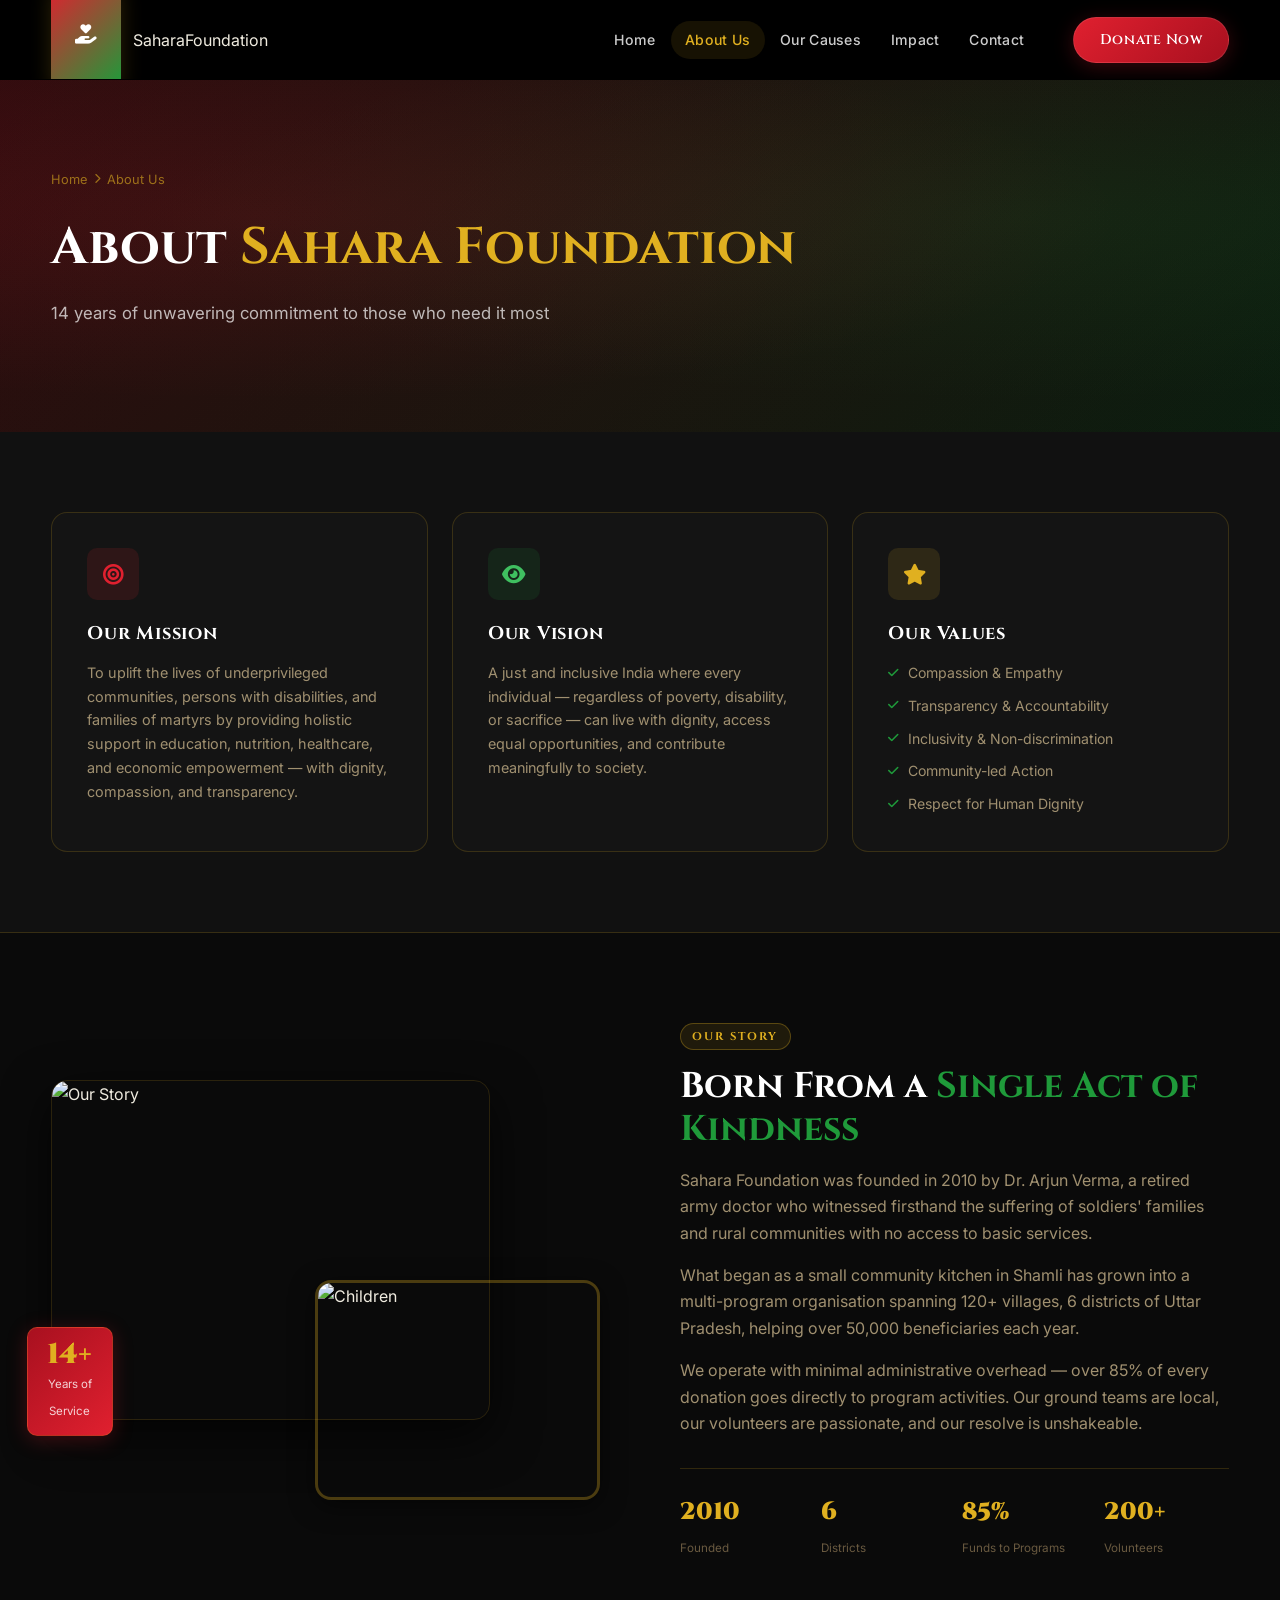
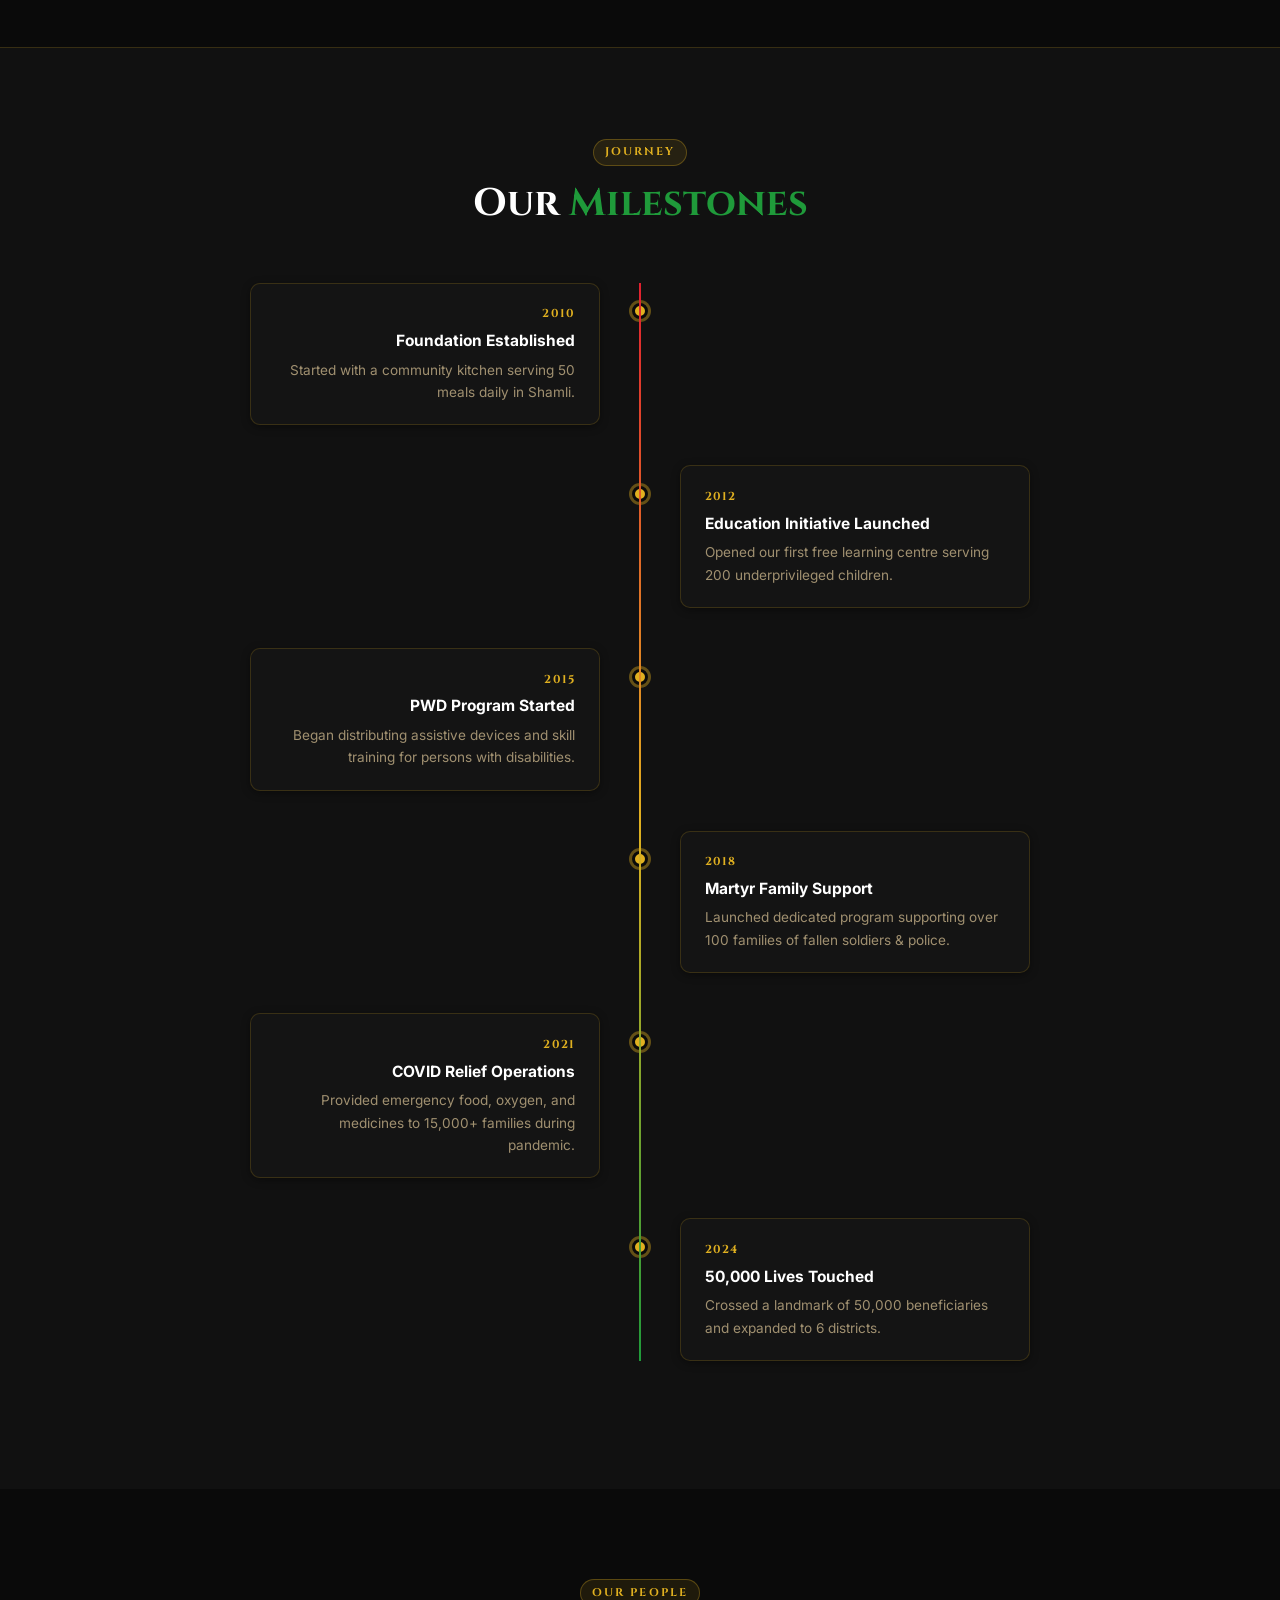
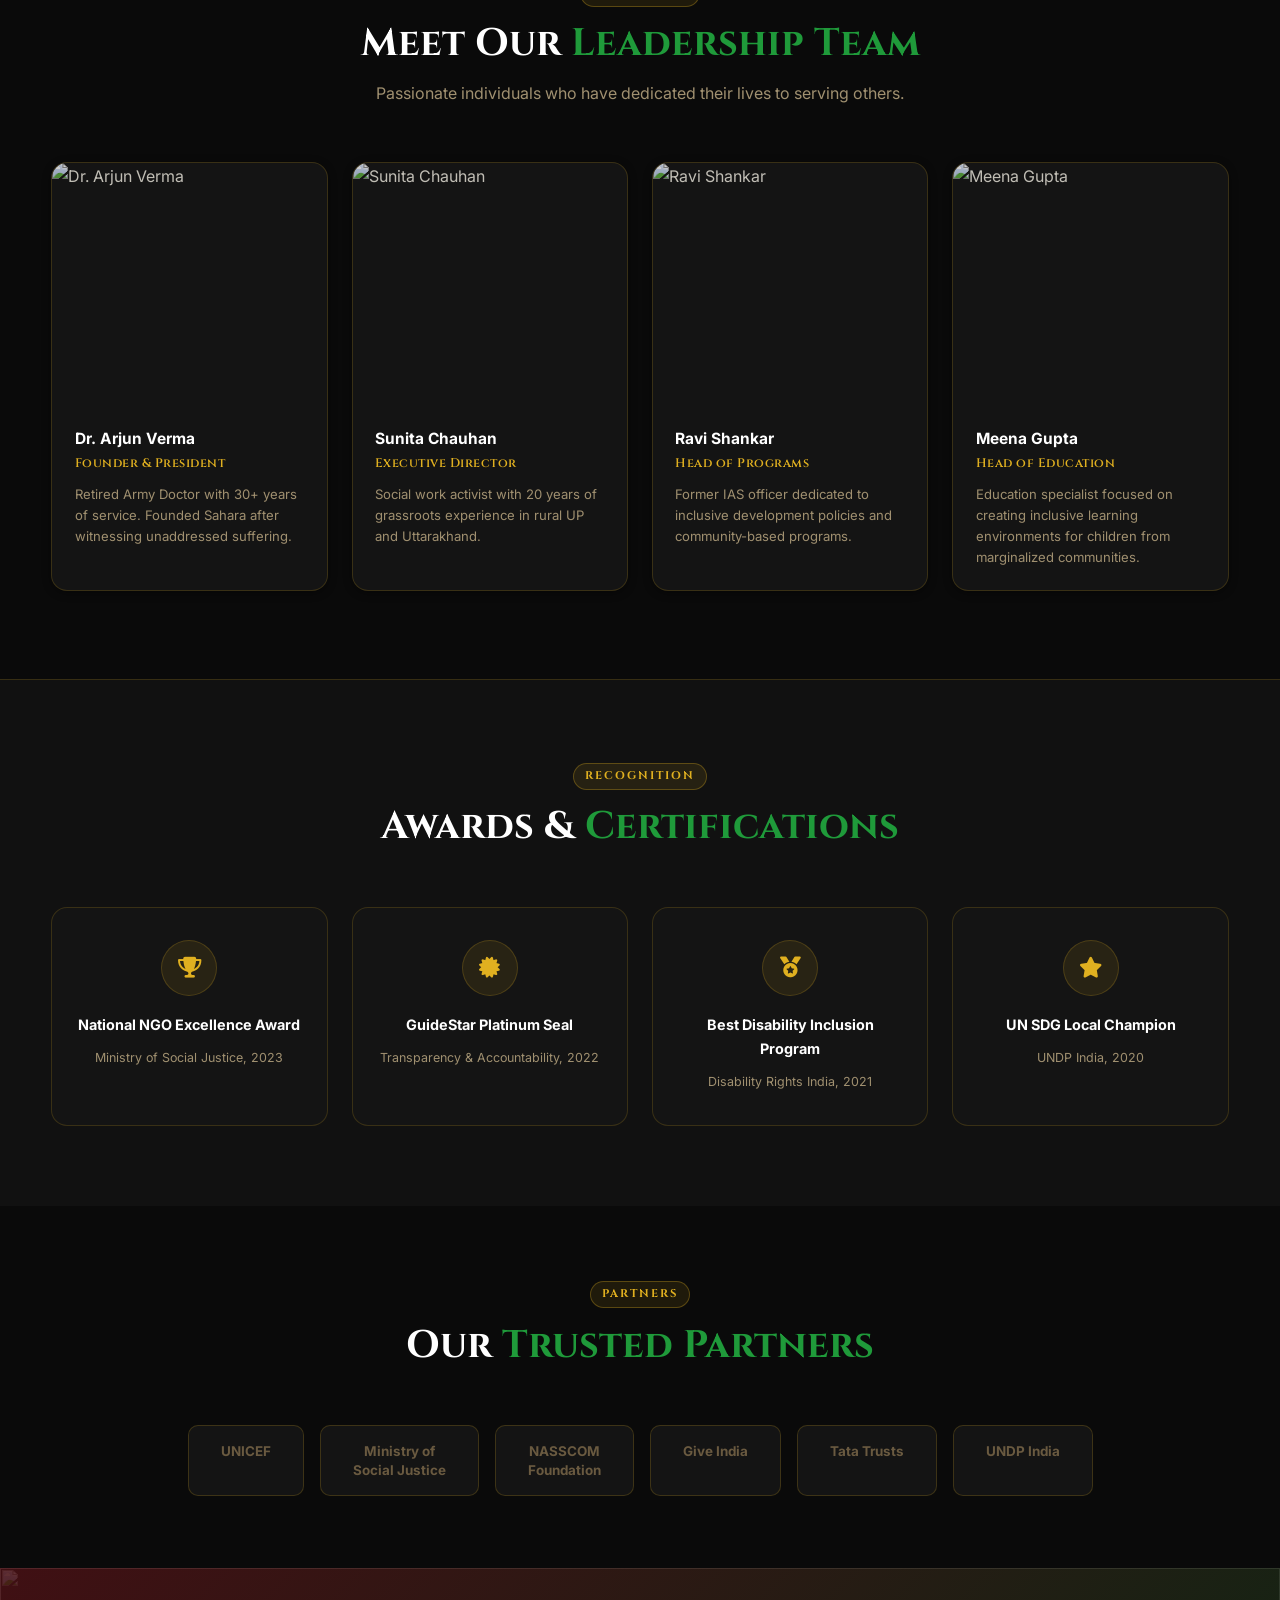
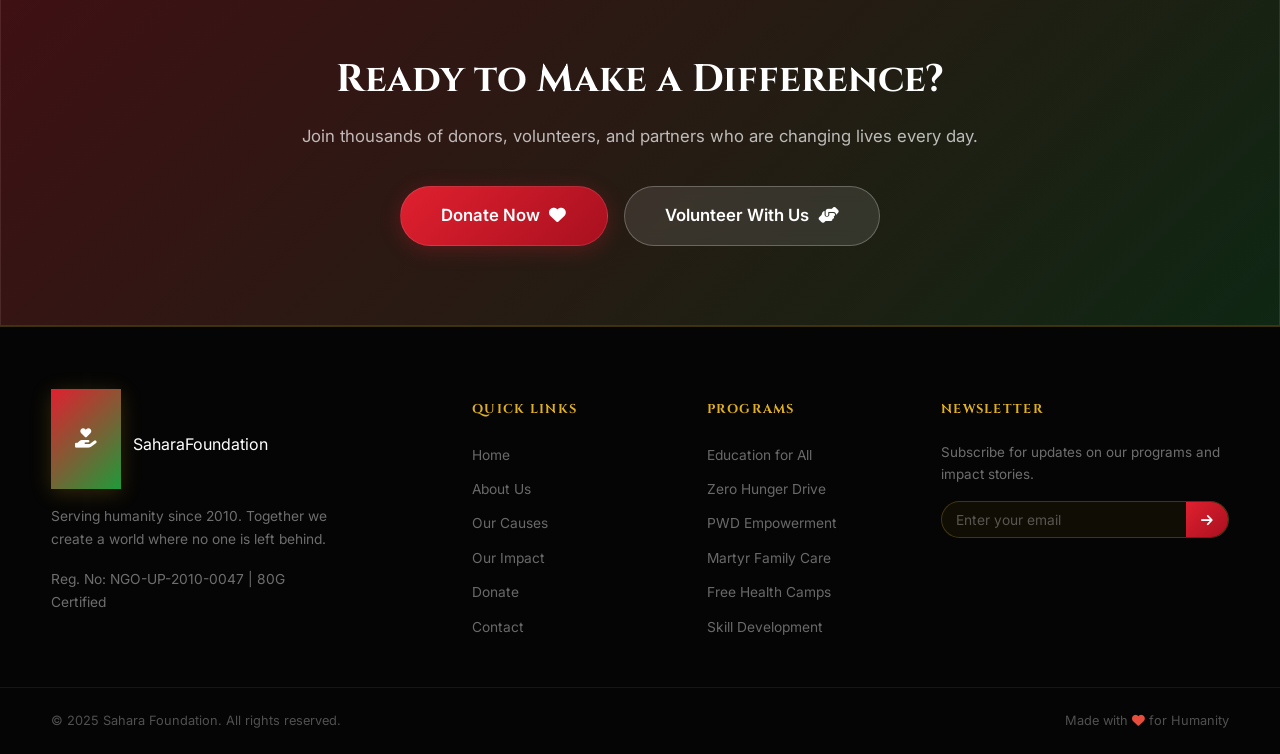
==== about.html @ 44a6f3e9 "first commit" ====
<!DOCTYPE html>
<html lang="en">
<head>
  <meta charset="UTF-8" />
  <meta name="viewport" content="width=device-width, initial-scale=1.0" />
  <title>About Us – Sahara Foundation</title>
  <link rel="stylesheet" href="style.css" />
  <link href="https://fonts.googleapis.com/css2?family=Inter:wght@300;400;500;600;700;800&family=Playfair+Display:wght@700;800&display=swap" rel="stylesheet" />
  <link rel="stylesheet" href="https://cdnjs.cloudflare.com/ajax/libs/font-awesome/6.5.0/css/all.min.css" />
</head>
<body>

<!-- ===== NAVBAR ===== -->
<header class="navbar" id="navbar">
  <div class="container nav-inner">
    <a href="index.html" class="logo">
      <div class="logo-icon"><i class="fa-solid fa-hand-holding-heart"></i></div>
      <span class="logo-text">Sahara<span class="logo-accent">Foundation</span></span>
    </a>
    <nav class="nav-links" id="navLinks">
      <a href="index.html">Home</a>
      <a href="about.html" class="active">About Us</a>
      <a href="index.html#causes">Our Causes</a>
      <a href="index.html#impact">Impact</a>
      <a href="index.html#contact">Contact</a>
    </nav>
    <a href="index.html#donate" class="btn btn-primary nav-donate">Donate Now</a>
    <button class="hamburger" id="hamburger" aria-label="Toggle menu">
      <span></span><span></span><span></span>
    </button>
  </div>
</header>

<!-- ===== MOBILE MENU ===== -->
<div class="mobile-menu" id="mobileMenu">
  <a href="index.html">Home</a>
  <a href="about.html">About Us</a>
  <a href="index.html#causes">Our Causes</a>
  <a href="index.html#impact">Impact</a>
  <a href="index.html#contact">Contact</a>
  <a href="index.html#donate" class="btn btn-primary" style="margin-top:1rem;">Donate Now</a>
</div>

<!-- ===== PAGE HERO ===== -->
<section class="page-hero">
  <div class="page-hero-bg">
    <img src="https://images.unsplash.com/photo-1542810634-71277d95dcbb?w=1600&auto=format&fit=crop&q=80" alt="About Us" />
    <div class="hero-overlay"></div>
  </div>
  <div class="container page-hero-content">
    <div class="breadcrumb">
      <a href="index.html">Home</a> <i class="fa-solid fa-chevron-right"></i> <span>About Us</span>
    </div>
    <h1>About <span class="text-accent">Sahara Foundation</span></h1>
    <p>14 years of unwavering commitment to those who need it most</p>
  </div>
</section>

<!-- ===== MISSION VISION ===== -->
<section class="mv-section">
  <div class="container mv-grid">
    <div class="mv-card mv-mission">
      <div class="mv-icon"><i class="fa-solid fa-bullseye"></i></div>
      <h3>Our Mission</h3>
      <p>To uplift the lives of underprivileged communities, persons with disabilities, and families of martyrs by providing holistic support in education, nutrition, healthcare, and economic empowerment — with dignity, compassion, and transparency.</p>
    </div>
    <div class="mv-card mv-vision">
      <div class="mv-icon"><i class="fa-solid fa-eye"></i></div>
      <h3>Our Vision</h3>
      <p>A just and inclusive India where every individual — regardless of poverty, disability, or sacrifice — can live with dignity, access equal opportunities, and contribute meaningfully to society.</p>
    </div>
    <div class="mv-card mv-values">
      <div class="mv-icon"><i class="fa-solid fa-star"></i></div>
      <h3>Our Values</h3>
      <ul class="values-list">
        <li><i class="fa-solid fa-check"></i> Compassion &amp; Empathy</li>
        <li><i class="fa-solid fa-check"></i> Transparency &amp; Accountability</li>
        <li><i class="fa-solid fa-check"></i> Inclusivity &amp; Non-discrimination</li>
        <li><i class="fa-solid fa-check"></i> Community-led Action</li>
        <li><i class="fa-solid fa-check"></i> Respect for Human Dignity</li>
      </ul>
    </div>
  </div>
</section>

<!-- ===== OUR STORY ===== -->
<section class="story-section">
  <div class="container story-inner">
    <div class="story-images">
      <img src="https://images.unsplash.com/photo-1509099836639-18ba1795216d?w=600&auto=format&fit=crop&q=80" alt="Our Story" class="story-img-main" />
      <img src="https://images.unsplash.com/photo-1529390079861-591de354faf5?w=350&auto=format&fit=crop&q=80" alt="Children" class="story-img-small" />
      <div class="story-badge">
        <span class="story-badge-num">14+</span>
        <span>Years of<br/>Service</span>
      </div>
    </div>
    <div class="story-text">
      <span class="section-label">Our Story</span>
      <h2>Born From a <span class="text-green">Single Act of Kindness</span></h2>
      <p>Sahara Foundation was founded in 2010 by Dr. Arjun Verma, a retired army doctor who witnessed firsthand the suffering of soldiers' families and rural communities with no access to basic services.</p>
      <p>What began as a small community kitchen in Shamli has grown into a multi-program organisation spanning 120+ villages, 6 districts of Uttar Pradesh, helping over 50,000 beneficiaries each year.</p>
      <p>We operate with minimal administrative overhead — over 85% of every donation goes directly to program activities. Our ground teams are local, our volunteers are passionate, and our resolve is unshakeable.</p>
      <div class="story-stats">
        <div class="story-stat">
          <span>2010</span>
          <small>Founded</small>
        </div>
        <div class="story-stat">
          <span>6</span>
          <small>Districts</small>
        </div>
        <div class="story-stat">
          <span>85%</span>
          <small>Funds to Programs</small>
        </div>
        <div class="story-stat">
          <span>200+</span>
          <small>Volunteers</small>
        </div>
      </div>
    </div>
  </div>
</section>

<!-- ===== TIMELINE ===== -->
<section class="timeline-section">
  <div class="container">
    <div class="section-header">
      <span class="section-label">Journey</span>
      <h2>Our <span class="text-green">Milestones</span></h2>
    </div>
    <div class="timeline">
      <div class="timeline-item tl-left">
        <div class="tl-content">
          <span class="tl-year">2010</span>
          <h4>Foundation Established</h4>
          <p>Started with a community kitchen serving 50 meals daily in Shamli.</p>
        </div>
        <div class="tl-dot"></div>
      </div>
      <div class="timeline-item tl-right">
        <div class="tl-dot"></div>
        <div class="tl-content">
          <span class="tl-year">2012</span>
          <h4>Education Initiative Launched</h4>
          <p>Opened our first free learning centre serving 200 underprivileged children.</p>
        </div>
      </div>
      <div class="timeline-item tl-left">
        <div class="tl-content">
          <span class="tl-year">2015</span>
          <h4>PWD Program Started</h4>
          <p>Began distributing assistive devices and skill training for persons with disabilities.</p>
        </div>
        <div class="tl-dot"></div>
      </div>
      <div class="timeline-item tl-right">
        <div class="tl-dot"></div>
        <div class="tl-content">
          <span class="tl-year">2018</span>
          <h4>Martyr Family Support</h4>
          <p>Launched dedicated program supporting over 100 families of fallen soldiers &amp; police.</p>
        </div>
      </div>
      <div class="timeline-item tl-left">
        <div class="tl-content">
          <span class="tl-year">2021</span>
          <h4>COVID Relief Operations</h4>
          <p>Provided emergency food, oxygen, and medicines to 15,000+ families during pandemic.</p>
        </div>
        <div class="tl-dot"></div>
      </div>
      <div class="timeline-item tl-right">
        <div class="tl-dot"></div>
        <div class="tl-content">
          <span class="tl-year">2024</span>
          <h4>50,000 Lives Touched</h4>
          <p>Crossed a landmark of 50,000 beneficiaries and expanded to 6 districts.</p>
        </div>
      </div>
    </div>
  </div>
</section>

<!-- ===== TEAM ===== -->
<section class="team-section">
  <div class="container">
    <div class="section-header">
      <span class="section-label">Our People</span>
      <h2>Meet Our <span class="text-green">Leadership Team</span></h2>
      <p>Passionate individuals who have dedicated their lives to serving others.</p>
    </div>
    <div class="team-grid">
      <div class="team-card">
        <div class="team-img-wrap">
          <img src="https://images.unsplash.com/photo-1472099645785-5658abf4ff4e?w=300&auto=format&fit=crop&q=80" alt="Dr. Arjun Verma" />
          <div class="team-social">
            <a href="#"><i class="fa-brands fa-linkedin-in"></i></a>
            <a href="#"><i class="fa-brands fa-x-twitter"></i></a>
          </div>
        </div>
        <div class="team-info">
          <h4>Dr. Arjun Verma</h4>
          <span>Founder &amp; President</span>
          <p>Retired Army Doctor with 30+ years of service. Founded Sahara after witnessing unaddressed suffering.</p>
        </div>
      </div>
      <div class="team-card">
        <div class="team-img-wrap">
          <img src="https://images.unsplash.com/photo-1580489944761-15a19d654956?w=300&auto=format&fit=crop&q=80" alt="Sunita Chauhan" />
          <div class="team-social">
            <a href="#"><i class="fa-brands fa-linkedin-in"></i></a>
            <a href="#"><i class="fa-brands fa-x-twitter"></i></a>
          </div>
        </div>
        <div class="team-info">
          <h4>Sunita Chauhan</h4>
          <span>Executive Director</span>
          <p>Social work activist with 20 years of grassroots experience in rural UP and Uttarakhand.</p>
        </div>
      </div>
      <div class="team-card">
        <div class="team-img-wrap">
          <img src="https://images.unsplash.com/photo-1519085360753-af0119f7cbe7?w=300&auto=format&fit=crop&q=80" alt="Ravi Shankar" />
          <div class="team-social">
            <a href="#"><i class="fa-brands fa-linkedin-in"></i></a>
            <a href="#"><i class="fa-brands fa-x-twitter"></i></a>
          </div>
        </div>
        <div class="team-info">
          <h4>Ravi Shankar</h4>
          <span>Head of Programs</span>
          <p>Former IAS officer dedicated to inclusive development policies and community-based programs.</p>
        </div>
      </div>
      <div class="team-card">
        <div class="team-img-wrap">
          <img src="https://images.unsplash.com/photo-1438761681033-6461ffad8d80?w=300&auto=format&fit=crop&q=80" alt="Meena Gupta" />
          <div class="team-social">
            <a href="#"><i class="fa-brands fa-linkedin-in"></i></a>
            <a href="#"><i class="fa-brands fa-x-twitter"></i></a>
          </div>
        </div>
        <div class="team-info">
          <h4>Meena Gupta</h4>
          <span>Head of Education</span>
          <p>Education specialist focused on creating inclusive learning environments for children from marginalized communities.</p>
        </div>
      </div>
    </div>
  </div>
</section>

<!-- ===== AWARDS ===== -->
<section class="awards-section">
  <div class="container">
    <div class="section-header">
      <span class="section-label">Recognition</span>
      <h2>Awards &amp; <span class="text-green">Certifications</span></h2>
    </div>
    <div class="awards-grid">
      <div class="award-card">
        <div class="award-icon"><i class="fa-solid fa-trophy"></i></div>
        <h4>National NGO Excellence Award</h4>
        <span>Ministry of Social Justice, 2023</span>
      </div>
      <div class="award-card">
        <div class="award-icon"><i class="fa-solid fa-certificate"></i></div>
        <h4>GuideStar Platinum Seal</h4>
        <span>Transparency &amp; Accountability, 2022</span>
      </div>
      <div class="award-card">
        <div class="award-icon"><i class="fa-solid fa-medal"></i></div>
        <h4>Best Disability Inclusion Program</h4>
        <span>Disability Rights India, 2021</span>
      </div>
      <div class="award-card">
        <div class="award-icon"><i class="fa-solid fa-star"></i></div>
        <h4>UN SDG Local Champion</h4>
        <span>UNDP India, 2020</span>
      </div>
    </div>
  </div>
</section>

<!-- ===== PARTNERS ===== -->
<section class="partners-section">
  <div class="container">
    <div class="section-header">
      <span class="section-label">Partners</span>
      <h2>Our <span class="text-green">Trusted Partners</span></h2>
    </div>
    <div class="partners-row">
      <div class="partner-logo"><span>UNICEF</span></div>
      <div class="partner-logo"><span>Ministry of<br/>Social Justice</span></div>
      <div class="partner-logo"><span>NASSCOM<br/>Foundation</span></div>
      <div class="partner-logo"><span>Give India</span></div>
      <div class="partner-logo"><span>Tata Trusts</span></div>
      <div class="partner-logo"><span>UNDP India</span></div>
    </div>
  </div>
</section>

<!-- ===== CTA BANNER ===== -->
<section class="cta-banner">
  <div class="cta-bg">
    <img src="https://images.unsplash.com/photo-1509099836639-18ba1795216d?w=1600&auto=format&fit=crop&q=80" alt="" />
    <div class="cta-overlay"></div>
  </div>
  <div class="container cta-content">
    <h2>Ready to Make a Difference?</h2>
    <p>Join thousands of donors, volunteers, and partners who are changing lives every day.</p>
    <div class="cta-actions">
      <a href="index.html#donate" class="btn btn-primary btn-lg">Donate Now <i class="fa-solid fa-heart"></i></a>
      <a href="index.html#contact" class="btn btn-white btn-lg">Volunteer With Us <i class="fa-solid fa-hands-helping"></i></a>
    </div>
  </div>
</section>

<!-- ===== FOOTER ===== -->
<footer class="footer">
  <div class="footer-top">
    <div class="container footer-grid">
      <div class="footer-brand">
        <a href="index.html" class="logo" style="color:#fff;">
          <div class="logo-icon"><i class="fa-solid fa-hand-holding-heart"></i></div>
          <span class="logo-text" style="color:#fff;">Sahara<span class="logo-accent">Foundation</span></span>
        </a>
        <p>Serving humanity since 2010. Together we create a world where no one is left behind.</p>
        <p class="reg-no">Reg. No: NGO-UP-2010-0047 | 80G Certified</p>
      </div>
      <div class="footer-col">
        <h4>Quick Links</h4>
        <ul>
          <li><a href="index.html">Home</a></li>
          <li><a href="about.html">About Us</a></li>
          <li><a href="index.html#causes">Our Causes</a></li>
          <li><a href="index.html#impact">Our Impact</a></li>
          <li><a href="index.html#donate">Donate</a></li>
          <li><a href="index.html#contact">Contact</a></li>
        </ul>
      </div>
      <div class="footer-col">
        <h4>Programs</h4>
        <ul>
          <li><a href="#">Education for All</a></li>
          <li><a href="#">Zero Hunger Drive</a></li>
          <li><a href="#">PWD Empowerment</a></li>
          <li><a href="#">Martyr Family Care</a></li>
          <li><a href="#">Free Health Camps</a></li>
          <li><a href="#">Skill Development</a></li>
        </ul>
      </div>
      <div class="footer-col">
        <h4>Newsletter</h4>
        <p>Subscribe for updates on our programs and impact stories.</p>
        <form class="newsletter-form" onsubmit="handleNewsletterForm(event)">
          <input type="email" placeholder="Enter your email" required />
          <button type="submit"><i class="fa-solid fa-arrow-right"></i></button>
        </form>
      </div>
    </div>
  </div>
  <div class="footer-bottom">
    <div class="container footer-bottom-inner">
      <span>© 2025 Sahara Foundation. All rights reserved.</span>
      <span>Made with <i class="fa-solid fa-heart" style="color:#e74c3c;"></i> for Humanity</span>
    </div>
  </div>
</footer>

<script src="script.js"></script>
</body>
</html>
---- style.css ----
/* ============================================================
   SAHARA FOUNDATION – style.css
   Warm humanity palette, slab-serif display, full responsive
   ============================================================ */

/* ---------- GOOGLE FONTS (loaded in HTML) ---------- */
@import url('https://fonts.googleapis.com/css2?family=Cinzel:wght@600;700;800;900&family=Inter:wght@300;400;500;600;700;800&display=swap');

:root {
  --red:         #e0202f;
  --red-dark:    #a8101f;
  --red-light:   #1a0407;
  --green:       #1f9a3a;
  --green-dark:  #137028;
  --green-light: #061409;
  --gold:        #e0b020;
  --gold-light:  #f5e6a0;
  --gold-bright: #ffd700;
  --black:       #0a0a0a;
  --black-rich:  #050505;
  --black-soft:  #111111;
  --black-card:  #141414;
  --black-hover: #1c1c1c;
  --white:       #ffffff;
  --text:        #f0ece0;
  --text-muted:  #a09070;
  --text-dim:    #6a5a40;
  --border:      rgba(224,176,32,0.18);
  --border-bright: rgba(224,176,32,0.4);

  --shadow-gold: 0 4px 20px rgba(224,176,32,0.2);
  --shadow-red:  0 4px 20px rgba(224,32,47,0.25);
  --shadow-lg:   0 16px 48px rgba(0,0,0,0.7);
  --shadow-md:   0 6px 24px rgba(0,0,0,0.5);
  --shadow-sm:   0 2px 8px rgba(0,0,0,0.4);

  --radius:      10px;
  --radius-lg:   16px;
  --radius-pill: 999px;

  --font-display: 'Cinzel', Georgia, serif;
  --font-body:    'Inter', system-ui, sans-serif;

  --nav-h:       80px;
  --transition:  .28s cubic-bezier(.4,0,.2,1);
}

*, *::before, *::after { box-sizing: border-box; margin: 0; padding: 0; }
html { scroll-behavior: smooth; font-size: 16px; }
body {
  font-family: var(--font-body);
  color: var(--text);
  background: var(--black);
  line-height: 1.65;
  -webkit-font-smoothing: antialiased;
}
img { display: block; max-width: 100%; }
a  { text-decoration: none; color: inherit; }
ul { list-style: none; }
button { cursor: pointer; font-family: inherit; border: none; background: none; }
input, select, textarea { font-family: inherit; }

.container {
  width: min(1200px, 92%);
  margin-inline: auto;
}

/* ---- SECTION LABELS ---- */
.section-label {
  display: inline-block;
  font-family: var(--font-display);
  font-size: .7rem;
  font-weight: 700;
  letter-spacing: .18em;
  text-transform: uppercase;
  color: var(--gold);
  background: rgba(224,176,32,0.1);
  border: 1px solid rgba(224,176,32,0.3);
  padding: .3em 1em;
  border-radius: var(--radius-pill);
  margin-bottom: .9rem;
}
.label-white { color: var(--gold-light); background: rgba(255,255,255,.06); border-color: rgba(255,255,255,.18); }

.section-header {
  text-align: center;
  max-width: 640px;
  margin: 0 auto 3.5rem;
}
.section-header h2 {
  font-family: var(--font-display);
  font-size: clamp(1.8rem, 3vw, 2.6rem);
  line-height: 1.2;
  color: var(--white);
}
.section-header p { color: var(--text-muted); margin-top: .8rem; }

.text-gold    { color: var(--gold); }
.text-red     { color: var(--red); }
.text-green   { color: var(--green); }
.text-accent  { color: var(--gold); }
.text-yellow  { color: var(--gold-bright); }

/* ---- GOLD DIVIDER ---- */
.gold-rule {
  display: block;
  width: 60px; height: 3px;
  background: linear-gradient(90deg, var(--red), var(--gold), var(--green));
  border-radius: 2px;
  margin: .8rem auto 0;
}

/* ---- BUTTONS ---- */
.btn {
  display: inline-flex;
  align-items: center;
  gap: .55em;
  padding: .72em 1.8em;
  border-radius: var(--radius-pill);
  font-weight: 600;
  font-size: .95rem;
  transition: all var(--transition);
  white-space: nowrap;
}
.btn-primary {
  background: linear-gradient(135deg, var(--red), var(--red-dark));
  color: var(--white);
  box-shadow: var(--shadow-red);
  border: 1px solid rgba(255,255,255,0.1);
}
.btn-primary:hover { background: linear-gradient(135deg, #f02d40, var(--red)); transform: translateY(-2px); box-shadow: 0 8px 28px rgba(224,32,47,0.4); }

.btn-gold {
  background: linear-gradient(135deg, var(--gold), #c89a18);
  color: var(--black);
  font-weight: 700;
  box-shadow: var(--shadow-gold);
}
.btn-gold:hover { background: linear-gradient(135deg, var(--gold-bright), var(--gold)); transform: translateY(-2px); box-shadow: 0 8px 28px rgba(224,176,32,0.4); }

.btn-outline {
  background: transparent;
  color: var(--white);
  border: 2px solid rgba(224,176,32,0.5);
}
.btn-outline:hover { border-color: var(--gold); color: var(--gold); background: rgba(224,176,32,0.08); }

.btn-white {
  background: rgba(255,255,255,0.1);
  color: var(--white);
  border: 1px solid rgba(255,255,255,0.25);
  backdrop-filter: blur(8px);
}
.btn-white:hover { background: rgba(255,255,255,0.18); border-color: rgba(255,255,255,0.5); }

.btn-lg   { padding: .9em 2.4em; font-size: 1.05rem; }
.btn-sm   { padding: .5em 1.2em; font-size: .85rem; }
.btn-full { width: 100%; justify-content: center; }

/* ---- NAVBAR ---- */
.navbar {
  position: fixed;
  top: 0; left: 0; right: 0;
  height: var(--nav-h);
  overflow: hidden;
  z-index: 1000;
  transition: background var(--transition), box-shadow var(--transition), border-color var(--transition);
  background: #000000;
  border-bottom: 1px solid transparent;
}
.navbar.scrolled {
  background: rgba(8,8,8,0.97);
  box-shadow: 0 2px 30px rgba(0,0,0,0.8);
  border-bottom-color: rgba(224,176,32,0.2);
  backdrop-filter: blur(20px);
}

.nav-inner {
  display: flex;
  align-items: center;
  height: var(--nav-h);
  gap: 1rem;
}

.logo {
  display: flex;
  align-items: center;
  gap: .75rem;
  flex-shrink: 0;
  text-decoration: none;
}

.logo-icon {
  width: 70px;
  height: 100px;
  /* border-radius: 50%; */
  background: linear-gradient(135deg, var(--red), var(--green));
  display: grid; place-items: center;
  color: var(--white);
  margin-top: -10px;
  font-size: 1.2rem;
  box-shadow: var(--shadow-gold);
}

.logo-img {
  width: 54px;
  height: 54px;
  object-fit: contain;
  border-radius: 50%;
  border: 2px solid rgba(224,176,32,0.4);
  box-shadow: 0 0 12px rgba(224,176,32,0.25);
  transition: box-shadow var(--transition);
}
.logo:hover .logo-img { box-shadow: 0 0 20px rgba(224,176,32,0.5); }
.logo-text-wrap {
  display: flex;
  flex-direction: column;
  line-height: 1.1;
}
.logo-name {
  font-family: var(--font-display);
  font-size: .85rem;
  font-weight: 700;
  color: var(--white);
  letter-spacing: .04em;
}
.logo-sub {
  font-size: .65rem;
  color: var(--gold);
  letter-spacing: .08em;
  text-transform: uppercase;
  font-weight: 600;
}

.nav-links {
  display: flex;
  gap: .1rem;
  margin-left: auto;
}
.nav-links a {
  color: rgba(255,255,255,.8);
  font-size: .88rem;
  font-weight: 500;
  padding: .5em 1em;
  border-radius: var(--radius-pill);
  transition: all var(--transition);
  letter-spacing: .02em;
}
.nav-links a:hover,
.nav-links a.active {
  color: var(--gold);
  background: rgba(224,176,32,0.1);
}

.nav-donate {
  margin-left: 1.2rem;
  font-size: .88rem;
  font-family: var(--font-display);
  letter-spacing: .04em;
}

.hamburger {
  display: none;
  flex-direction: column;
  gap: 5px;
  margin-left: auto;
  padding: 6px;
}
.hamburger span {
  display: block;
  width: 24px; height: 2px;
  background: var(--gold);
  border-radius: 2px;
  transition: all var(--transition);
}
.hamburger.open span:nth-child(1) { transform: translateY(7px) rotate(45deg); }
.hamburger.open span:nth-child(2) { opacity: 0; }
.hamburger.open span:nth-child(3) { transform: translateY(-7px) rotate(-45deg); }

/* ---- MOBILE MENU ---- */
.mobile-menu {
  display: none;
  position: fixed;
  top: var(--nav-h);
  left: 0; right: 0;
  background: rgba(8,8,8,0.98);
  border-bottom: 1px solid var(--border-bright);
  padding: 1.5rem 1.5rem 2rem;
  box-shadow: var(--shadow-lg);
  z-index: 999;
  flex-direction: column;
  gap: .4rem;
  transform: translateY(-110%);
  transition: transform var(--transition);
  backdrop-filter: blur(20px);
}
.mobile-menu.open { transform: translateY(0); }
.mobile-menu a {
  color: var(--text);
  font-weight: 500;
  padding: .75rem 1rem;
  border-radius: var(--radius);
  transition: background var(--transition), color var(--transition);
  border: 1px solid transparent;
}
.mobile-menu a:hover { color: var(--gold); border-color: var(--border); background: rgba(224,176,32,0.06); }

/* ---- HERO ---- */
.hero {
  position: relative;
  min-height: 100svh;
  display: flex;
  align-items: center;
  overflow: hidden;
}
.hero-bg {
  position: absolute;
  inset: 0;
}
.hero-img {
  width: 100%; height: 100%;
  object-fit: cover;
  object-position: center 25%;
  animation: heroZoom 14s ease-in-out infinite alternate;
}
@keyframes heroZoom {
  from { transform: scale(1); }
  to   { transform: scale(1.06); }
}
.hero-overlay {
  position: absolute;
  inset: 0;
  background: linear-gradient(135deg, rgba(5,5,5,.92) 0%, rgba(5,5,5,.72) 55%, rgba(5,5,5,.45) 100%);
}
.hero-overlay::after {
  content: '';
  position: absolute;
  inset: 0;
  background: radial-gradient(ellipse at 20% 50%, rgba(224,32,47,0.12), transparent 60%),
              radial-gradient(ellipse at 80% 50%, rgba(31,154,58,0.10), transparent 60%);
}

.hero-content {
  position: relative;
  z-index: 2;
  padding-top: calc(var(--nav-h) + 2.5rem);
  padding-bottom: 6rem;
  max-width: 780px;
  animation: fadeUp .9s ease both;
}
@keyframes fadeUp {
  from { opacity: 0; transform: translateY(36px); }
  to   { opacity: 1; transform: translateY(0); }
}

.hero-badge {
  display: inline-flex;
  align-items: center;
  gap: .6em;
  background: rgba(224,176,32,0.1);
  backdrop-filter: blur(8px);
  color: var(--gold);
  font-size: .78rem;
  font-weight: 700;
  font-family: var(--font-display);
  padding: .45em 1.2em;
  border-radius: var(--radius-pill);
  border: 1px solid rgba(224,176,32,0.35);
  margin-bottom: 1.5rem;
  letter-spacing: .1em;
  text-transform: uppercase;
}
.hero-badge i { color: var(--gold-bright); }

.hero-title {
  font-family: var(--font-display);
  font-size: clamp(2.2rem, 5vw, 4rem);
  line-height: 1.1;
  color: var(--white);
  margin-bottom: 1.3rem;
  font-weight: 800;
  text-shadow: 0 2px 20px rgba(0,0,0,0.5);
}

/* Tamil subtitle */
.hero-tamil {
  font-size: clamp(1rem, 2vw, 1.4rem);
  color: var(--gold);
  font-weight: 600;
  margin-bottom: .8rem;
  opacity: 0.9;
  letter-spacing: .04em;
}

.hero-desc {
  color: rgba(255,255,255,.78);
  font-size: clamp(.95rem, 1.5vw, 1.1rem);
  max-width: 600px;
  margin-bottom: 2.2rem;
  line-height: 1.75;
}

.hero-actions {
  display: flex;
  gap: 1rem;
  flex-wrap: wrap;
  margin-bottom: 3.5rem;
}

.hero-stats {
  display: flex;
  align-items: center;
  gap: 0;
  background: rgba(224,176,32,0.07);
  backdrop-filter: blur(16px);
  border: 1px solid rgba(224,176,32,0.25);
  border-radius: var(--radius-lg);
  padding: 1.3rem 2.2rem;
  width: fit-content;
}
.hero-stat { text-align: center; padding: 0 1.6rem; }
.stat-num {
  display: block;
  font-family: var(--font-display);
  font-size: 2rem;
  font-weight: 900;
  color: var(--gold);
}
.stat-label {
  font-size: .72rem;
  color: rgba(255,255,255,.6);
  letter-spacing: .05em;
  text-transform: uppercase;
}
.hero-stat-divider {
  width: 1px;
  height: 46px;
  background: rgba(224,176,32,0.3);
}

.hero-scroll {
  position: absolute;
  bottom: 2rem;
  left: 50%;
  transform: translateX(-50%);
  z-index: 2;
}
.hero-scroll a {
  display: grid; place-items: center;
  width: 44px; height: 44px;
  border: 1.5px solid rgba(224,176,32,0.5);
  border-radius: 50%;
  color: var(--gold);
  font-size: .85rem;
  animation: bounce 2s ease-in-out infinite;
}
@keyframes bounce {
  0%,100% { transform: translateY(0); }
  50%      { transform: translateY(7px); }
}

/* ---- ABOUT STRIP ---- */
.about-strip {
  padding: 5.5rem 0;
  background: var(--black-soft);
  border-top: 1px solid var(--border);
  border-bottom: 1px solid var(--border);
}
.about-strip-inner {
  display: grid;
  grid-template-columns: 1fr 1fr;
  gap: 5rem;
  align-items: center;
}
.about-strip-text h2 {
  font-family: var(--font-display);
  font-size: clamp(1.7rem, 2.8vw, 2.4rem);
  line-height: 1.2;
  margin-bottom: 1rem;
  color: var(--white);
}
.about-strip-text p { color: var(--text-muted); margin-bottom: 1.8rem; }

.about-strip-images {
  position: relative;
  height: 400px;
}
.strip-img {
  border-radius: var(--radius-lg);
  object-fit: cover;
  box-shadow: var(--shadow-lg);
}
.strip-img-1 {
  position: absolute;
  width: 70%; height: 320px;
  top: 0; left: 0;
  border: 1px solid rgba(224,176,32,0.2);
}
.strip-img-2 {
  position: absolute;
  width: 52%; height: 240px;
  bottom: 0; right: 0;
  border: 3px solid rgba(224,176,32,0.3);
}

/* ---- CAUSES ---- */
.causes { padding: 5.5rem 0; }

.causes-grid {
  display: grid;
  grid-template-columns: repeat(3, 1fr);
  gap: 1.5rem;
}

.cause-card {
  background: var(--black-card);
  border-radius: var(--radius-lg);
  overflow: hidden;
  border: 1px solid var(--border);
  transition: box-shadow var(--transition), transform var(--transition), border-color var(--transition);
}
.cause-card:hover {
  box-shadow: var(--shadow-gold);
  transform: translateY(-6px);
  border-color: rgba(224,176,32,0.4);
}

.cause-img-wrap { position: relative; height: 200px; overflow: hidden; }
.cause-img-wrap img { width: 100%; height: 100%; object-fit: cover; transition: transform .5s ease; filter: brightness(0.85); }
.cause-card:hover .cause-img-wrap img { transform: scale(1.07); filter: brightness(0.95); }

.cause-badge {
  position: absolute;
  top: .9rem; left: .9rem;
  font-size: .7rem;
  font-weight: 700;
  font-family: var(--font-display);
  letter-spacing: .08em;
  text-transform: uppercase;
  padding: .3em .9em;
  border-radius: var(--radius-pill);
  color: var(--white);
}
.cause-badge-red    { background: var(--red); }
.cause-badge-green  { background: var(--green); }
.cause-badge-gold   { background: #9c7a10; color: var(--gold-light); }
.cause-badge-blue   { background: #1a3a7a; }
.cause-badge-orange { background: #8a3500; }
.cause-badge-teal   { background: #0a5050; }

.cause-body { padding: 1.5rem; }

.cause-icon {
  width: 44px; height: 44px;
  border-radius: 8px;
  display: grid; place-items: center;
  font-size: 1.1rem;
  margin-bottom: 1rem;
}
.cause-icon-red    { background: rgba(224,32,47,0.15);  color: #f04060; }
.cause-icon-green  { background: rgba(31,154,58,0.15);  color: #3fc060; }
.cause-icon-gold   { background: rgba(224,176,32,0.15); color: var(--gold); }
.cause-icon-blue   { background: rgba(26,58,122,0.3);   color: #6090e0; }
.cause-icon-orange { background: rgba(138,53,0,0.3);    color: #e08040; }
.cause-icon-teal   { background: rgba(10,80,80,0.3);    color: #30c0c0; }

.cause-body h3 { font-size: 1.05rem; font-weight: 700; margin-bottom: .4rem; color: var(--white); }
.cause-body p  { color: var(--text-muted); font-size: .88rem; margin-bottom: 1rem; }

.cause-progress { margin-bottom: 1.2rem; }
.progress-info {
  display: flex;
  justify-content: space-between;
  font-size: .76rem;
  font-weight: 600;
  color: var(--text-dim);
  margin-bottom: .4rem;
}
.progress-bar {
  height: 6px;
  background: rgba(255,255,255,0.08);
  border-radius: var(--radius-pill);
  overflow: hidden;
}
.progress-fill {
  height: 100%;
  background: linear-gradient(90deg, var(--red), var(--gold));
  border-radius: var(--radius-pill);
  transition: width 1.4s cubic-bezier(.4,0,.2,1);
}
.progress-green  { background: linear-gradient(90deg, var(--green), #30d050); }
.progress-gold   { background: linear-gradient(90deg, #9c7a10, var(--gold)); }

/* ---- IMPACT ---- */
.impact {
  position: relative;
  padding: 5.5rem 0;
  overflow: hidden;
}
.impact-bg { position: absolute; inset: 0; }
.impact-bg img { width: 100%; height: 100%; object-fit: cover; filter: brightness(0.3); }
.impact-overlay {
  position: absolute;
  inset: 0;
  background: linear-gradient(135deg, rgba(5,5,5,.9), rgba(10,15,5,.85));
}
.impact-content {
  position: relative;
  z-index: 2;
  text-align: center;
}
.impact-title {
  font-family: var(--font-display);
  font-size: clamp(1.8rem, 3vw, 2.8rem);
  color: var(--white);
  margin-bottom: 3rem;
}
.impact-grid {
  display: grid;
  grid-template-columns: repeat(6, 1fr);
  gap: 1.2rem;
}
.impact-card {
  background: rgba(224,176,32,0.06);
  backdrop-filter: blur(10px);
  border: 1px solid rgba(224,176,32,0.18);
  border-radius: var(--radius-lg);
  padding: 1.8rem .8rem;
  text-align: center;
  transition: background var(--transition), transform var(--transition), border-color var(--transition);
}
.impact-card:hover {
  background: rgba(224,176,32,0.12);
  transform: translateY(-5px);
  border-color: rgba(224,176,32,0.4);
  box-shadow: var(--shadow-gold);
}
.impact-card i { font-size: 1.7rem; color: var(--gold); margin-bottom: .7rem; display: block; }
.impact-num {
  display: block;
  font-family: var(--font-display);
  font-size: clamp(1.5rem, 2.2vw, 2rem);
  font-weight: 900;
  color: var(--white);
}
.impact-label { display: block; font-size: .72rem; color: rgba(255,255,255,.55); margin-top: .3rem; letter-spacing: .04em; }

/* ---- GALLERY ---- */
.gallery { padding: 5.5rem 0; background: var(--black-soft); border-top: 1px solid var(--border); }

.gallery-grid {
  display: grid;
  grid-template-columns: repeat(4, 1fr);
  grid-template-rows: 220px 220px;
  gap: 1rem;
}
.gallery-item {
  position: relative;
  overflow: hidden;
  border-radius: var(--radius);
  border: 1px solid var(--border);
}
.gi-tall { grid-row: span 2; }
.gi-wide { grid-column: span 2; }

.gallery-item img {
  width: 100%; height: 100%;
  object-fit: cover;
  filter: brightness(0.75) saturate(0.9);
  transition: transform .6s ease, filter .4s ease;
}
.gallery-item:hover img { transform: scale(1.08); filter: brightness(0.9) saturate(1.1); }

.gallery-overlay {
  position: absolute;
  inset: 0;
  background: linear-gradient(to top, rgba(5,5,5,.85) 0%, transparent 55%);
  border: 1px solid transparent;
  display: flex;
  align-items: flex-end;
  padding: 1rem;
  opacity: 0;
  transition: opacity var(--transition), border-color var(--transition);
}
.gallery-item:hover .gallery-overlay { opacity: 1; border-color: rgba(224,176,32,0.3); }
.gallery-overlay span { color: var(--gold); font-weight: 600; font-size: .88rem; font-family: var(--font-display); letter-spacing: .06em; }

/* ---- TESTIMONIALS ---- */
.testimonials { padding: 5.5rem 0; }

.testi-grid {
  display: grid;
  grid-template-columns: repeat(3, 1fr);
  gap: 1.5rem;
  align-items: start;
}
.testi-card {
  background: var(--black-card);
  border-radius: var(--radius-lg);
  padding: 2rem;
  border: 1px solid var(--border);
  transition: box-shadow var(--transition), transform var(--transition), border-color var(--transition);
}
.testi-card:hover { box-shadow: var(--shadow-gold); transform: translateY(-4px); border-color: rgba(224,176,32,0.3); }

.testi-featured {
  background: linear-gradient(135deg, rgba(224,32,47,0.15), rgba(31,154,58,0.12));
  border-color: rgba(224,176,32,0.4);
  transform: scale(1.03);
  box-shadow: var(--shadow-gold);
}
.testi-featured:hover { transform: scale(1.03) translateY(-4px); }

.testi-quote { font-size: 2rem; color: var(--red); margin-bottom: .8rem; }
.testi-featured .testi-quote { color: var(--gold); }

.testi-card > p { font-size: .93rem; line-height: 1.75; margin-bottom: 1.5rem; color: var(--text-muted); }
.testi-featured p { color: rgba(255,255,255,.8); }

.testi-author { display: flex; align-items: center; gap: .9rem; }
.testi-author img {
  width: 48px; height: 48px;
  border-radius: 50%;
  object-fit: cover;
  border: 2px solid rgba(224,176,32,0.3);
}
.testi-author strong { display: block; font-size: .9rem; color: var(--white); }
.testi-author span   { font-size: .78rem; color: var(--gold); }

/* ---- DONATE SECTION ---- */
.donate-section {
  padding: 5.5rem 0;
  background: var(--black-soft);
  border-top: 1px solid var(--border);
  border-bottom: 1px solid var(--border);
}

.donate-inner {
  display: grid;
  grid-template-columns: 1fr 420px;
  gap: 4.5rem;
  align-items: center;
}

.donate-text h2 {
  font-family: var(--font-display);
  font-size: clamp(1.7rem, 2.8vw, 2.4rem);
  line-height: 1.2;
  margin-bottom: 1rem;
  color: var(--white);
}
.donate-text p { color: var(--text-muted); margin-bottom: 1.5rem; }

.donate-list { display: flex; flex-direction: column; gap: .65rem; margin-bottom: 1.5rem; }
.donate-list li {
  display: flex;
  align-items: center;
  gap: .7em;
  font-size: .93rem;
  font-weight: 500;
  color: var(--text);
}
.donate-list li i { color: var(--green); font-size: 1rem; }

.tax-note {
  display: flex;
  align-items: center;
  gap: .5em;
  font-size: .8rem;
  color: var(--text-dim);
  background: rgba(224,176,32,0.06);
  border: 1px solid rgba(224,176,32,0.15);
  padding: .65em 1em;
  border-radius: var(--radius);
  width: fit-content;
}
.tax-note i { color: var(--gold); }

.donate-form-card {
  background: var(--black-card);
  border-radius: var(--radius-lg);
  padding: 2.3rem;
  box-shadow: var(--shadow-lg);
  border: 1px solid var(--border-bright);
}
.donate-form-card h3 {
  font-family: var(--font-display);
  font-size: 1.3rem;
  margin-bottom: 1.5rem;
  color: var(--white);
  text-align: center;
  letter-spacing: .04em;
}

.amount-grid {
  display: grid;
  grid-template-columns: repeat(4, 1fr);
  gap: .55rem;
  margin-bottom: 1rem;
}
.amount-btn {
  padding: .65em;
  border: 1.5px solid rgba(224,176,32,0.25);
  border-radius: var(--radius);
  font-weight: 700;
  font-size: .88rem;
  background: rgba(224,176,32,0.05);
  color: var(--text-muted);
  transition: all var(--transition);
}
.amount-btn:hover, .amount-btn.active {
  border-color: var(--gold);
  background: rgba(224,176,32,0.15);
  color: var(--gold);
}

.custom-amt,
.cause-select,
.form-input {
  width: 100%;
  padding: .75em 1em;
  border: 1.5px solid rgba(224,176,32,0.2);
  border-radius: var(--radius);
  font-size: .9rem;
  margin-bottom: .85rem;
  outline: none;
  background: rgba(255,255,255,0.04);
  color: var(--text);
  transition: border-color var(--transition), box-shadow var(--transition);
}
.custom-amt:focus,
.cause-select:focus,
.form-input:focus {
  border-color: var(--gold);
  box-shadow: 0 0 0 3px rgba(224,176,32,0.1);
}
.custom-amt::placeholder,
.form-input::placeholder { color: var(--text-dim); }
.cause-select option { background: var(--black-card); color: var(--text); }
.form-textarea { resize: vertical; min-height: 110px; }

.secure-note {
  text-align: center;
  font-size: .76rem;
  color: var(--text-dim);
  margin-top: .8rem;
  display: flex;
  align-items: center;
  justify-content: center;
  gap: .4em;
}
.secure-note i { color: var(--green); }

/* ---- CONTACT ---- */
.contact { padding: 5.5rem 0; }

.contact-inner {
  display: grid;
  grid-template-columns: 1fr 1fr;
  gap: 5rem;
  align-items: start;
}

.contact-info h2 {
  font-family: var(--font-display);
  font-size: clamp(1.7rem, 2.8vw, 2.4rem);
  line-height: 1.2;
  margin-bottom: .9rem;
  color: var(--white);
}
.contact-info > p { color: var(--text-muted); margin-bottom: 2rem; }

.contact-cards { display: flex; flex-direction: column; gap: .9rem; margin-bottom: 2rem; }
.contact-card {
  display: flex;
  align-items: flex-start;
  gap: 1rem;
  background: var(--black-card);
  border: 1px solid var(--border);
  border-radius: var(--radius);
  padding: 1rem 1.3rem;
  transition: border-color var(--transition), box-shadow var(--transition);
}
.contact-card:hover { border-color: rgba(224,176,32,0.35); box-shadow: var(--shadow-gold); }
.contact-icon {
  width: 40px; height: 40px;
  background: rgba(224,32,47,0.12);
  border-radius: 50%;
  display: grid; place-items: center;
  color: var(--red);
  font-size: .9rem;
  flex-shrink: 0;
}
.contact-card strong { display: block; font-size: .85rem; font-weight: 700; margin-bottom: .2rem; color: var(--white); }
.contact-card span   { font-size: .83rem; color: var(--text-muted); }

.social-links { display: flex; gap: .65rem; }
.social-links a {
  width: 42px; height: 42px;
  border: 1.5px solid rgba(224,176,32,0.25);
  border-radius: 50%;
  display: grid; place-items: center;
  color: var(--text-muted);
  font-size: .9rem;
  transition: all var(--transition);
}
.social-links a:hover { border-color: var(--gold); background: rgba(224,176,32,0.12); color: var(--gold); }

.contact-form { display: flex; flex-direction: column; gap: .9rem; }

/* ---- FOOTER ---- */
.footer { background: var(--black-rich); border-top: 1px solid rgba(224,176,32,0.25); }

.footer-top { padding: 4.5rem 0 3rem; }

.footer-grid {
  display: grid;
  grid-template-columns: 2fr 1fr 1fr 1.5fr;
  gap: 3rem;
}

.footer-brand p {
  color: rgba(255,255,255,.42);
  font-size: .86rem;
  margin-top: 1rem;
  max-width: 280px;
  line-height: 1.7;
}
.reg-no { font-size: .73rem; color: rgba(224,176,32,0.4); margin-top: .5rem; }

.footer-col h4 {
  color: var(--gold);
  font-family: var(--font-display);
  font-size: .8rem;
  font-weight: 700;
  letter-spacing: .1em;
  text-transform: uppercase;
  margin-bottom: 1.3rem;
}
.footer-col ul { display: flex; flex-direction: column; gap: .5rem; }
.footer-col ul li a {
  color: rgba(255,255,255,.4);
  font-size: .86rem;
  transition: color var(--transition);
}
.footer-col ul li a:hover { color: var(--gold); }
.footer-col > p { color: rgba(255,255,255,.42); font-size: .84rem; margin-bottom: 1rem; }

.newsletter-form {
  display: flex;
  border: 1.5px solid rgba(224,176,32,0.25);
  border-radius: var(--radius-pill);
  overflow: hidden;
  background: rgba(224,176,32,0.05);
}
.newsletter-form input {
  flex: 1;
  background: transparent;
  border: none;
  padding: .7em 1em;
  color: var(--white);
  font-size: .86rem;
  outline: none;
}
.newsletter-form input::placeholder { color: rgba(255,255,255,.3); }
.newsletter-form button {
  padding: .7em 1.1em;
  background: linear-gradient(135deg, var(--red), var(--red-dark));
  color: var(--white);
  transition: background var(--transition);
}
.newsletter-form button:hover { background: linear-gradient(135deg, var(--green-dark), var(--green)); }

.footer-bottom { border-top: 1px solid rgba(224,176,32,0.1); padding: 1.4rem 0; }
.footer-bottom-inner {
  display: flex;
  justify-content: space-between;
  align-items: center;
  font-size: .8rem;
  color: rgba(255,255,255,.3);
}

/* ---- ABOUT PAGE ---- */
.page-hero {
  position: relative;
  min-height: 48vh;
  display: flex;
  align-items: center;
  overflow: hidden;
}
.page-hero-bg { position: absolute; inset: 0; }
.page-hero-bg img { width: 100%; height: 100%; object-fit: cover; filter: brightness(0.25); }
.page-hero-bg::after {
  content: '';
  position: absolute;
  inset: 0;
  background: linear-gradient(135deg, rgba(224,32,47,0.2), rgba(31,154,58,0.15));
}

.page-hero-content {
  position: relative;
  z-index: 2;
  padding-top: calc(var(--nav-h) + 3rem);
  padding-bottom: 4rem;
}
.breadcrumb {
  display: flex;
  align-items: center;
  gap: .5em;
  font-size: .8rem;
  color: rgba(224,176,32,.6);
  margin-bottom: 1rem;
}
.breadcrumb a { color: rgba(224,176,32,.6); }
.breadcrumb a:hover { color: var(--gold); }
.breadcrumb i { font-size: .65rem; }

.page-hero-content h1 {
  font-family: var(--font-display);
  font-size: clamp(2rem, 4vw, 3.2rem);
  color: var(--white);
  margin-bottom: .6rem;
}
.page-hero-content p { color: rgba(255,255,255,.7); font-size: 1.05rem; }

/* ---- MISSION/VISION ---- */
.mv-section { padding: 5rem 0; background: var(--black-soft); border-bottom: 1px solid var(--border); }
.mv-grid {
  display: grid;
  grid-template-columns: repeat(3, 1fr);
  gap: 1.5rem;
}
.mv-card {
  background: var(--black-card);
  border-radius: var(--radius-lg);
  padding: 2.2rem;
  border: 1px solid var(--border);
  transition: box-shadow var(--transition), transform var(--transition), border-color var(--transition);
}
.mv-card:hover { box-shadow: var(--shadow-gold); transform: translateY(-5px); border-color: rgba(224,176,32,0.35); }

.mv-icon {
  width: 52px; height: 52px;
  border-radius: var(--radius);
  display: grid; place-items: center;
  font-size: 1.3rem;
  margin-bottom: 1.2rem;
}
.mv-mission .mv-icon { background: rgba(224,32,47,0.12); color: var(--red); }
.mv-vision  .mv-icon { background: rgba(31,154,58,0.12);  color: #3fc060; }
.mv-values  .mv-icon { background: rgba(224,176,32,0.12); color: var(--gold); }

.mv-card h3 { font-family: var(--font-display); font-size: 1.15rem; font-weight: 700; margin-bottom: .7rem; color: var(--white); letter-spacing: .04em; }
.mv-card p  { color: var(--text-muted); font-size: .9rem; }

.values-list { display: flex; flex-direction: column; gap: .6rem; margin-top: .5rem; }
.values-list li { display: flex; align-items: center; gap: .6em; font-size: .88rem; color: var(--text-muted); }
.values-list li i { color: var(--green); font-size: .75rem; }

/* ---- STORY ---- */
.story-section { padding: 5.5rem 0; }
.story-inner {
  display: grid;
  grid-template-columns: 1fr 1fr;
  gap: 5rem;
  align-items: center;
}
.story-images { position: relative; height: 420px; }
.story-img-main {
  position: absolute;
  width: 80%; height: 340px;
  top: 0; left: 0;
  border-radius: var(--radius-lg);
  object-fit: cover;
  box-shadow: var(--shadow-lg);
  border: 1px solid rgba(224,176,32,0.15);
}
.story-img-small {
  position: absolute;
  width: 52%; height: 220px;
  bottom: 0; right: 0;
  border-radius: var(--radius-lg);
  object-fit: cover;
  border: 3px solid rgba(224,176,32,0.3);
  box-shadow: var(--shadow-md);
}
.story-badge {
  position: absolute;
  bottom: 4rem; left: -1.5rem;
  background: linear-gradient(135deg, var(--red-dark), var(--red));
  color: var(--white);
  border-radius: var(--radius);
  padding: .8rem 1.2rem;
  text-align: center;
  box-shadow: var(--shadow-red);
  z-index: 1;
  border: 1px solid rgba(224,176,32,0.2);
}
.story-badge-num { display: block; font-family: var(--font-display); font-size: 1.8rem; font-weight: 900; color: var(--gold); line-height: 1; }
.story-badge span:last-child { font-size: .72rem; opacity: .8; }

.story-text h2 { font-family: var(--font-display); font-size: clamp(1.7rem, 2.8vw, 2.4rem); line-height: 1.2; margin-bottom: 1rem; color: var(--white); }
.story-text p { color: var(--text-muted); margin-bottom: 1rem; }

.story-stats {
  display: grid;
  grid-template-columns: repeat(4, 1fr);
  gap: 1rem;
  margin-top: 2rem;
  padding-top: 1.5rem;
  border-top: 1px solid var(--border);
}
.story-stat span { display: block; font-family: var(--font-display); font-size: 1.5rem; font-weight: 900; color: var(--gold); }
.story-stat small { font-size: .73rem; color: var(--text-dim); }

/* ---- TIMELINE ---- */
.timeline-section { padding: 5.5rem 0; background: var(--black-soft); border-top: 1px solid var(--border); }

.timeline {
  position: relative;
  max-width: 780px;
  margin: 0 auto;
}
.timeline::before {
  content: '';
  position: absolute;
  left: 50%;
  transform: translateX(-50%);
  top: 0; bottom: 0;
  width: 2px;
  background: linear-gradient(to bottom, var(--red), var(--gold), var(--green));
}

.timeline-item {
  display: grid;
  grid-template-columns: 1fr auto 1fr;
  align-items: start;
  gap: 0;
  margin-bottom: 2.5rem;
}
.tl-left  { grid-template-areas: "content dot empty"; }
.tl-right { grid-template-areas: "empty dot content"; }

.tl-content {
  background: var(--black-card);
  border: 1px solid var(--border);
  border-radius: var(--radius);
  padding: 1.3rem 1.5rem;
  box-shadow: var(--shadow-sm);
  transition: box-shadow var(--transition), border-color var(--transition);
}
.tl-content:hover { box-shadow: var(--shadow-gold); border-color: rgba(224,176,32,0.35); }
.tl-left  .tl-content { grid-area: content; margin-right: 2rem; text-align: right; }
.tl-right .tl-content { grid-area: content; margin-left: 2rem; }

.tl-dot {
  width: 16px; height: 16px;
  background: var(--gold);
  border: 3px solid var(--black);
  border-radius: 50%;
  margin-top: 1.3rem;
  box-shadow: 0 0 0 3px rgba(224,176,32,0.4);
  grid-area: dot;
  flex-shrink: 0;
}

.tl-year { font-family: var(--font-display); font-size: .72rem; font-weight: 700; letter-spacing: .1em; color: var(--gold); text-transform: uppercase; display: block; margin-bottom: .3rem; }
.tl-content h4 { font-size: .97rem; font-weight: 700; margin-bottom: .3rem; color: var(--white); }
.tl-content p  { font-size: .85rem; color: var(--text-muted); }

/* ---- TEAM ---- */
.team-section { padding: 5.5rem 0; }
.team-grid { display: grid; grid-template-columns: repeat(4, 1fr); gap: 1.5rem; }
.team-card {
  border-radius: var(--radius-lg);
  overflow: hidden;
  border: 1px solid var(--border);
  background: var(--black-card);
  box-shadow: var(--shadow-sm);
  transition: box-shadow var(--transition), transform var(--transition), border-color var(--transition);
}
.team-card:hover { box-shadow: var(--shadow-gold); transform: translateY(-6px); border-color: rgba(224,176,32,0.35); }

.team-img-wrap { position: relative; height: 240px; overflow: hidden; }
.team-img-wrap img { width: 100%; height: 100%; object-fit: cover; filter: brightness(0.8) saturate(0.9); transition: transform .5s ease, filter .4s; }
.team-card:hover .team-img-wrap img { transform: scale(1.07); filter: brightness(0.9) saturate(1); }

.team-social {
  position: absolute;
  bottom: 0; left: 0; right: 0;
  background: linear-gradient(to top, rgba(5,5,5,.9), transparent);
  display: flex;
  justify-content: center;
  gap: .6rem;
  padding: 1.2rem;
  opacity: 0;
  transition: opacity var(--transition);
}
.team-card:hover .team-social { opacity: 1; }
.team-social a {
  width: 34px; height: 34px;
  background: rgba(224,176,32,0.15);
  border-radius: 50%;
  display: grid; place-items: center;
  color: var(--gold);
  font-size: .85rem;
  border: 1px solid rgba(224,176,32,0.3);
  transition: background var(--transition);
}
.team-social a:hover { background: var(--red); color: var(--white); border-color: var(--red); }

.team-info { padding: 1.4rem; }
.team-info h4 { font-size: .97rem; font-weight: 700; margin-bottom: .2rem; color: var(--white); }
.team-info span { display: block; font-size: .78rem; color: var(--gold); font-weight: 600; margin-bottom: .55rem; font-family: var(--font-display); letter-spacing: .04em; }
.team-info p { font-size: .82rem; color: var(--text-muted); line-height: 1.6; }

/* ---- AWARDS ---- */
.awards-section { padding: 5rem 0; background: var(--black-soft); border-top: 1px solid var(--border); }
.awards-grid { display: grid; grid-template-columns: repeat(4, 1fr); gap: 1.5rem; }
.award-card {
  background: var(--black-card);
  border-radius: var(--radius-lg);
  padding: 2rem 1.5rem;
  text-align: center;
  border: 1px solid var(--border);
  transition: box-shadow var(--transition), transform var(--transition), border-color var(--transition);
}
.award-card:hover { box-shadow: var(--shadow-gold); transform: translateY(-4px); border-color: rgba(224,176,32,0.35); }
.award-icon {
  width: 56px; height: 56px;
  background: rgba(224,176,32,0.1);
  border-radius: 50%;
  display: grid; place-items: center;
  font-size: 1.3rem;
  color: var(--gold);
  margin: 0 auto 1.1rem;
  border: 1px solid rgba(224,176,32,0.2);
}
.award-card h4 { font-size: .9rem; font-weight: 700; margin-bottom: .4rem; color: var(--white); }
.award-card span { font-size: .78rem; color: var(--text-muted); }

/* ---- PARTNERS ---- */
.partners-section { padding: 4.5rem 0; }
.partners-row { display: flex; flex-wrap: wrap; justify-content: center; gap: 1rem; }
.partner-logo {
  padding: 1rem 2rem;
  border: 1.5px solid rgba(224,176,32,0.2);
  border-radius: var(--radius);
  text-align: center;
  font-size: .84rem;
  font-weight: 700;
  color: var(--text-dim);
  background: var(--black-card);
  transition: all var(--transition);
  line-height: 1.4;
}
.partner-logo:hover { border-color: var(--gold); color: var(--gold); background: rgba(224,176,32,0.07); }

/* ---- CTA BANNER ---- */
.cta-banner { position: relative; padding: 5rem 0; overflow: hidden; }
.cta-bg { position: absolute; inset: 0; }
.cta-bg img { width: 100%; height: 100%; object-fit: cover; filter: brightness(0.2); }
.cta-overlay {
  position: absolute; inset: 0;
  background: linear-gradient(135deg, rgba(224,32,47,0.25), rgba(31,154,58,0.2));
}
.cta-content { position: relative; z-index: 2; text-align: center; }
.cta-content h2 {
  font-family: var(--font-display);
  font-size: clamp(1.8rem, 3vw, 2.8rem);
  color: var(--white);
  margin-bottom: .7rem;
}
.cta-content p { color: rgba(255,255,255,.7); margin-bottom: 2.2rem; font-size: 1.05rem; }
.cta-actions { display: flex; justify-content: center; gap: 1rem; flex-wrap: wrap; }

/* ---- SCROLL REVEAL ---- */
.reveal {
  opacity: 0;
  transform: translateY(28px);
  transition: opacity .7s ease, transform .7s ease;
}
.reveal.visible { opacity: 1; transform: translateY(0); }

/* ---- BACK TO TOP ---- */
#backToTop {
  position: fixed;
  bottom: 2rem; right: 1.8rem;
  width: 46px; height: 46px;
  background: linear-gradient(135deg, var(--red), var(--red-dark));
  color: var(--white);
  border-radius: 50%;
  display: grid; place-items: center;
  font-size: .95rem;
  box-shadow: var(--shadow-red);
  z-index: 800;
  opacity: 0;
  pointer-events: none;
  transition: opacity var(--transition), transform var(--transition);
  border: 1px solid rgba(224,176,32,0.2);
}
#backToTop.visible { opacity: 1; pointer-events: auto; }
#backToTop:hover { transform: translateY(-3px); background: linear-gradient(135deg, var(--green-dark), var(--green)); }

/* ============================================================
   RESPONSIVE
   ============================================================ */
@media (max-width: 1024px) {
  .impact-grid      { grid-template-columns: repeat(3, 1fr); }
  .gallery-grid     { grid-template-columns: repeat(3, 1fr); grid-template-rows: auto; }
  .gi-tall, .gi-wide { grid-column: auto; grid-row: auto; }
  .causes-grid      { grid-template-columns: repeat(2, 1fr); }
  .team-grid        { grid-template-columns: repeat(2, 1fr); }
  .awards-grid      { grid-template-columns: repeat(2, 1fr); }
  .footer-grid      { grid-template-columns: 1fr 1fr; gap: 2.5rem; }
}

@media (max-width: 900px) {
  .donate-inner { grid-template-columns: 1fr; }
  .contact-inner { grid-template-columns: 1fr; gap: 2.5rem; }
  .about-strip-inner { grid-template-columns: 1fr; }
  .about-strip-images { height: 300px; max-width: 500px; }
  .mv-grid { grid-template-columns: 1fr; max-width: 500px; margin: 0 auto; }
  .story-inner { grid-template-columns: 1fr; gap: 3rem; }
  .story-images { height: 300px; max-width: 460px; }
  .story-badge { left: .5rem; }
}

@media (max-width: 768px) {
  :root { --nav-h: 68px; }
  .nav-links, .nav-donate { display: none; }
  .hamburger { display: flex; }
  .mobile-menu { display: flex; }
  .hero-stats { flex-direction: column; gap: 1rem; padding: 1.2rem; align-items: flex-start; width: auto; max-width: 240px; }
  .hero-stat-divider { width: 100%; height: 1px; }
  .causes-grid { grid-template-columns: 1fr; max-width: 420px; margin-inline: auto; }
  .impact-grid { grid-template-columns: repeat(2, 1fr); }
  .gallery-grid { grid-template-columns: repeat(2, 1fr); gap: .7rem; }
  .testi-grid { grid-template-columns: 1fr; }
  .testi-featured { transform: none; }
  .testi-featured:hover { transform: translateY(-4px); }
  .timeline::before { left: 18px; transform: none; }
  .timeline-item { grid-template-columns: auto 1fr; }
  .tl-left  { grid-template-areas: "dot content"; }
  .tl-right { grid-template-areas: "dot content"; }
  .tl-left .tl-content  { margin-right: 0; margin-left: 1.2rem; text-align: left; grid-area: content; }
  .tl-right .tl-content { margin-left: 1.2rem; grid-area: content; }
  .tl-dot { grid-area: dot; margin-top: 1.3rem; }
  .footer-grid { grid-template-columns: 1fr; }
  .amount-grid { grid-template-columns: repeat(2, 1fr); }
  .story-stats { grid-template-columns: repeat(2, 1fr); }
  .team-grid { grid-template-columns: 1fr 1fr; }
  .awards-grid { grid-template-columns: 1fr 1fr; }
}

@media (max-width: 480px) {
  .hero-title { font-size: 2rem; }
  .hero-actions { flex-direction: column; }
  .impact-grid { grid-template-columns: 1fr 1fr; }
  .gallery-grid { grid-template-columns: 1fr 1fr; gap: .5rem; }
  .team-grid { grid-template-columns: 1fr; max-width: 340px; margin-inline: auto; }
  .awards-grid { grid-template-columns: 1fr; max-width: 340px; margin-inline: auto; }
  .footer-bottom-inner { flex-direction: column; gap: .4rem; text-align: center; }
  .story-stats { grid-template-columns: 1fr 1fr; }
  .story-images { height: 240px; }
  .about-strip-images { height: 240px; }
  .donate-inner { gap: 2.5rem; }
  .donate-form-card { padding: 1.5rem; }
  .cta-actions { flex-direction: column; align-items: center; }
  .hero-stats { display: none; }
  .logo-text-wrap { display: none; }
}

@media (max-width: 360px) {
  .amount-grid { grid-template-columns: 1fr 1fr; }
  .impact-grid { grid-template-columns: 1fr; }
}

@media (prefers-reduced-motion: reduce) {
  *, *::before, *::after { animation-duration: .01ms !important; transition-duration: .01ms !important; }
}
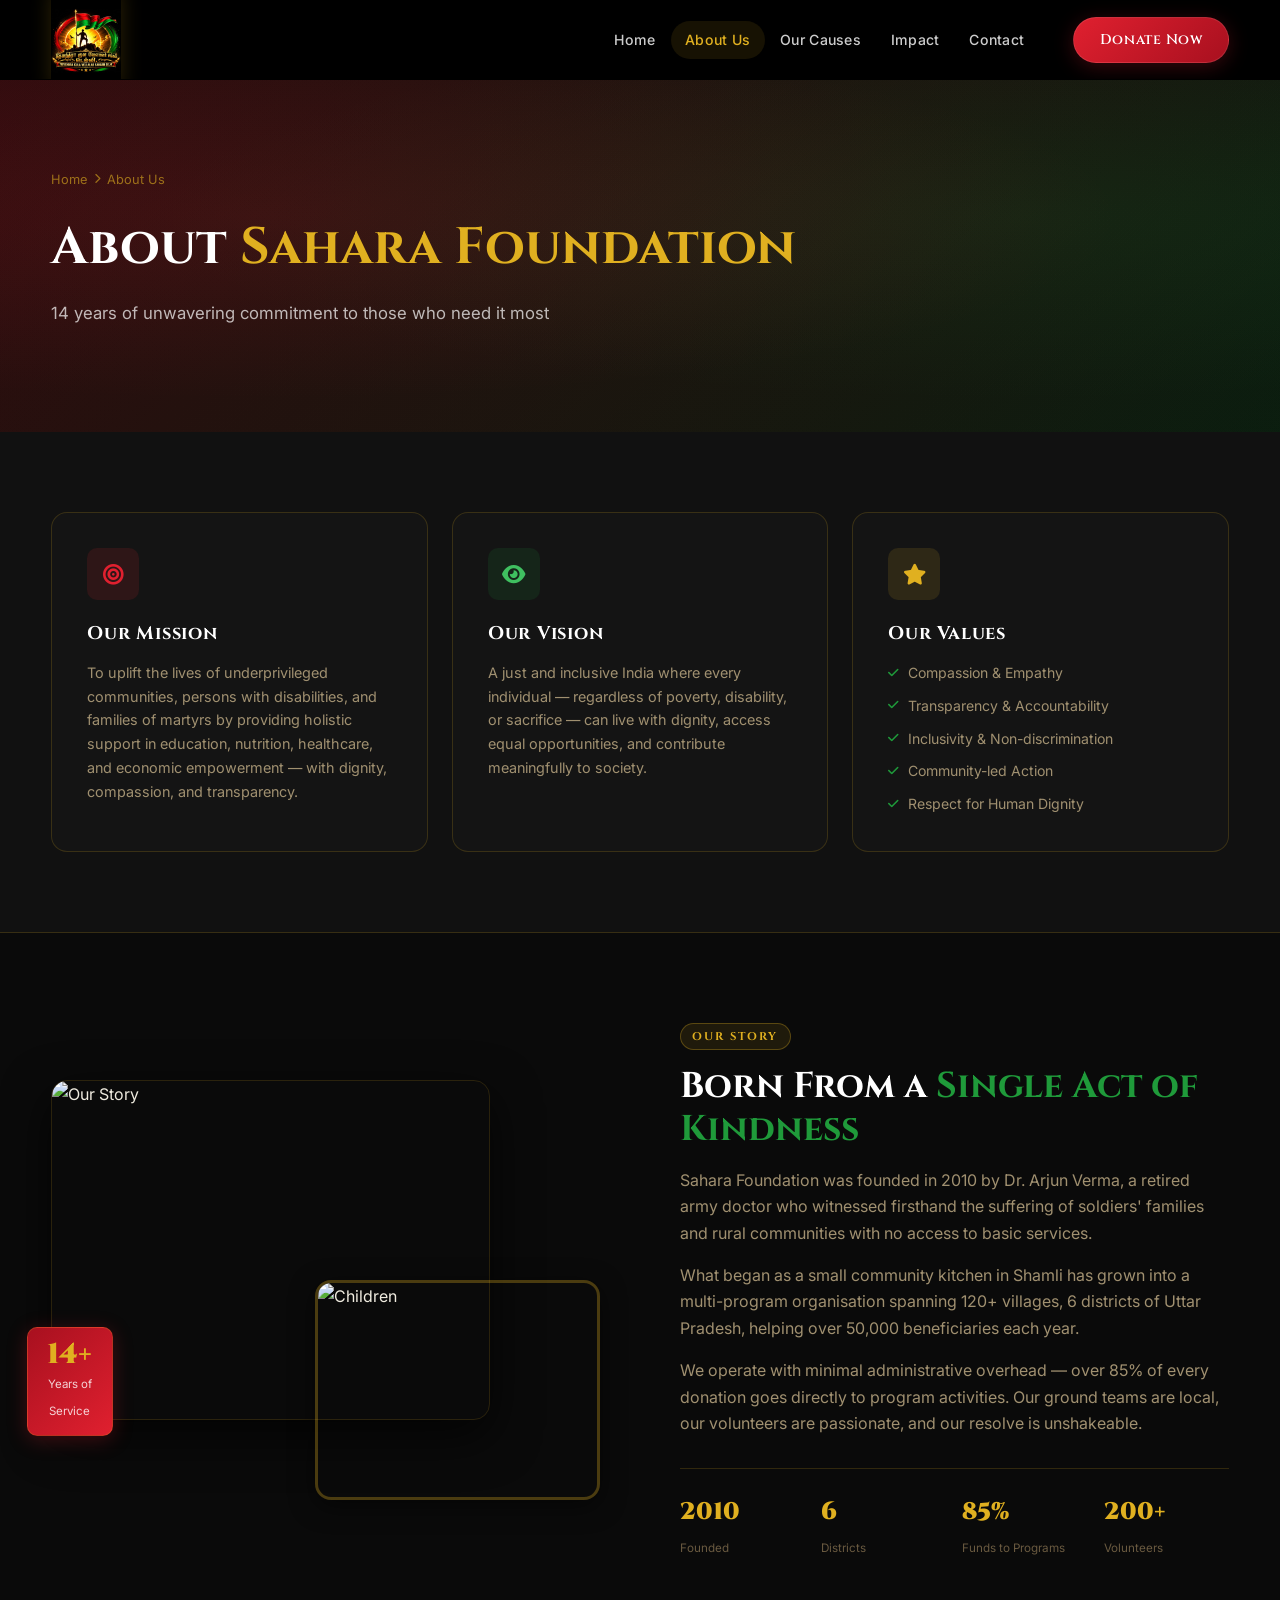
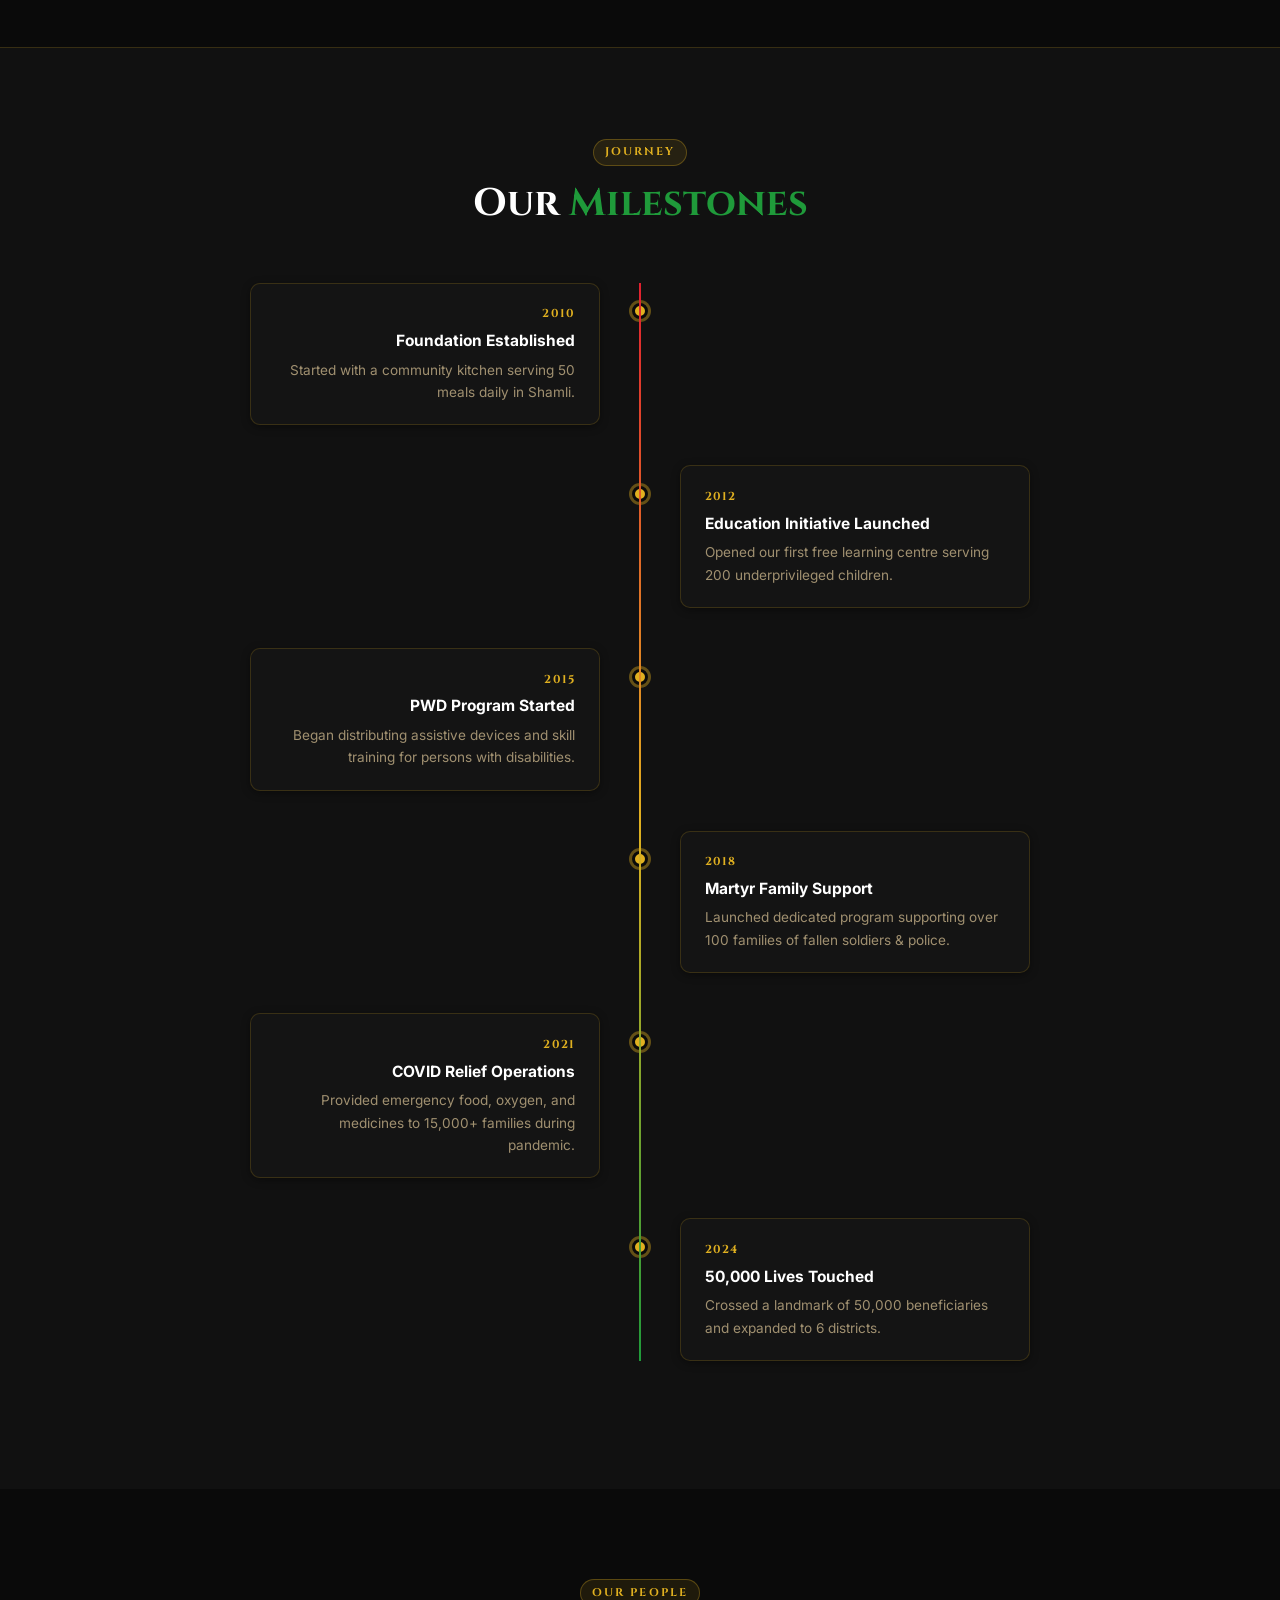
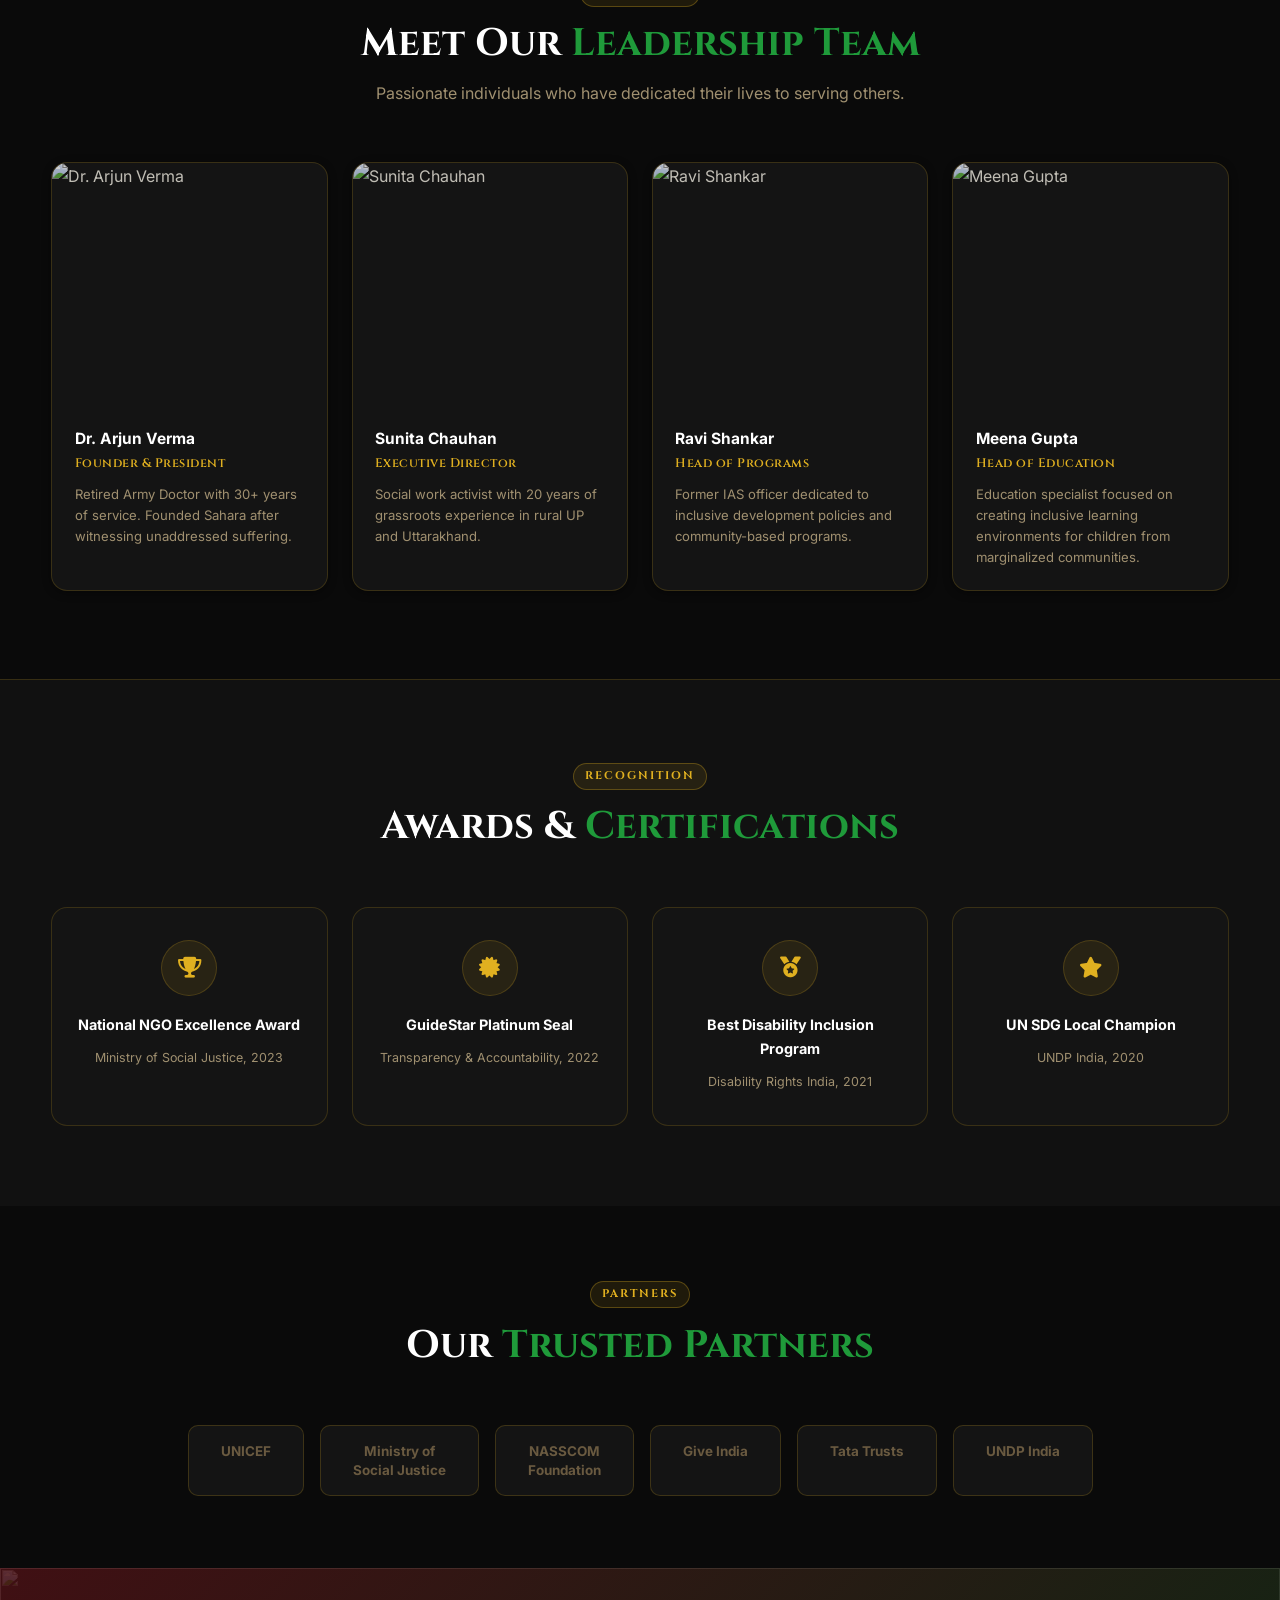
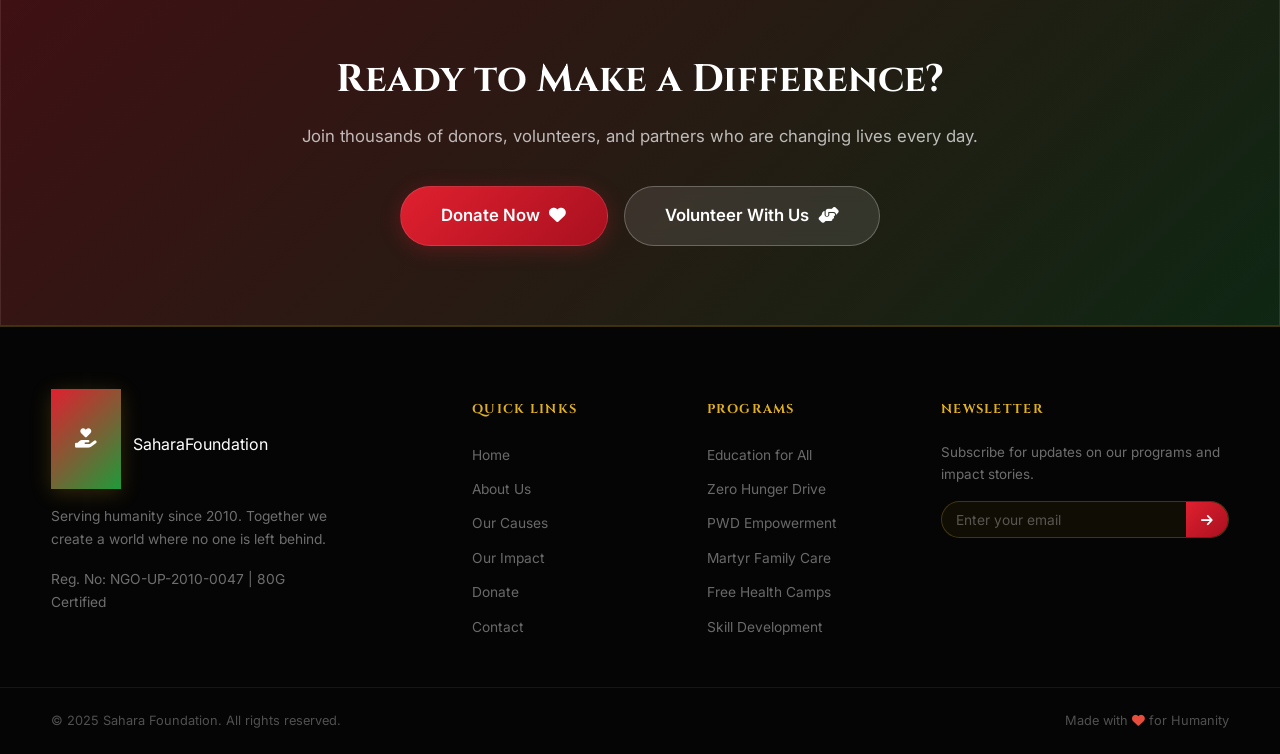
==== commit 0a18d6ee: "changed the logo for about page" ====
--- a/about.html
+++ b/about.html
@@ -14,8 +14,7 @@
 <header class="navbar" id="navbar">
   <div class="container nav-inner">
     <a href="index.html" class="logo">
-      <div class="logo-icon"><i class="fa-solid fa-hand-holding-heart"></i></div>
-      <span class="logo-text">Sahara<span class="logo-accent">Foundation</span></span>
+      <img src="logo.jpeg" alt="" class="logo-icon" />
     </a>
     <nav class="nav-links" id="navLinks">
       <a href="index.html">Home</a>
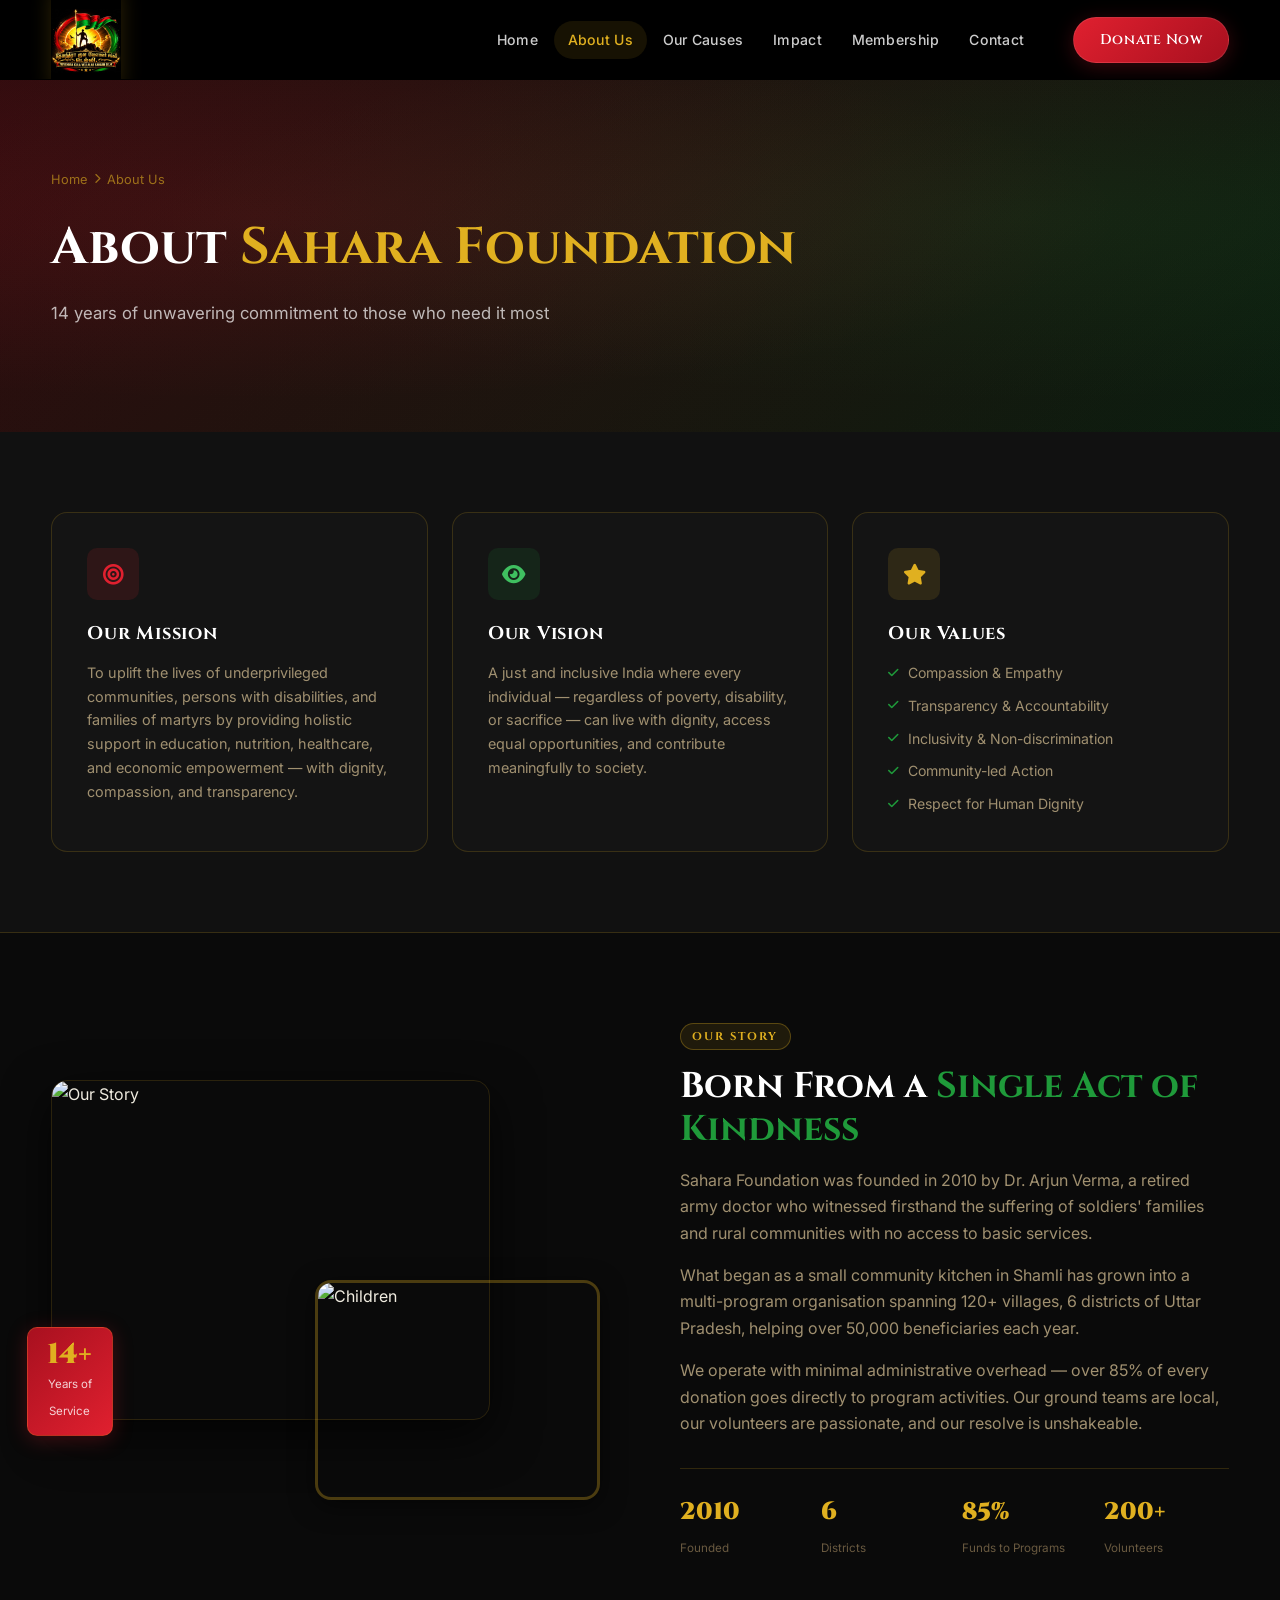
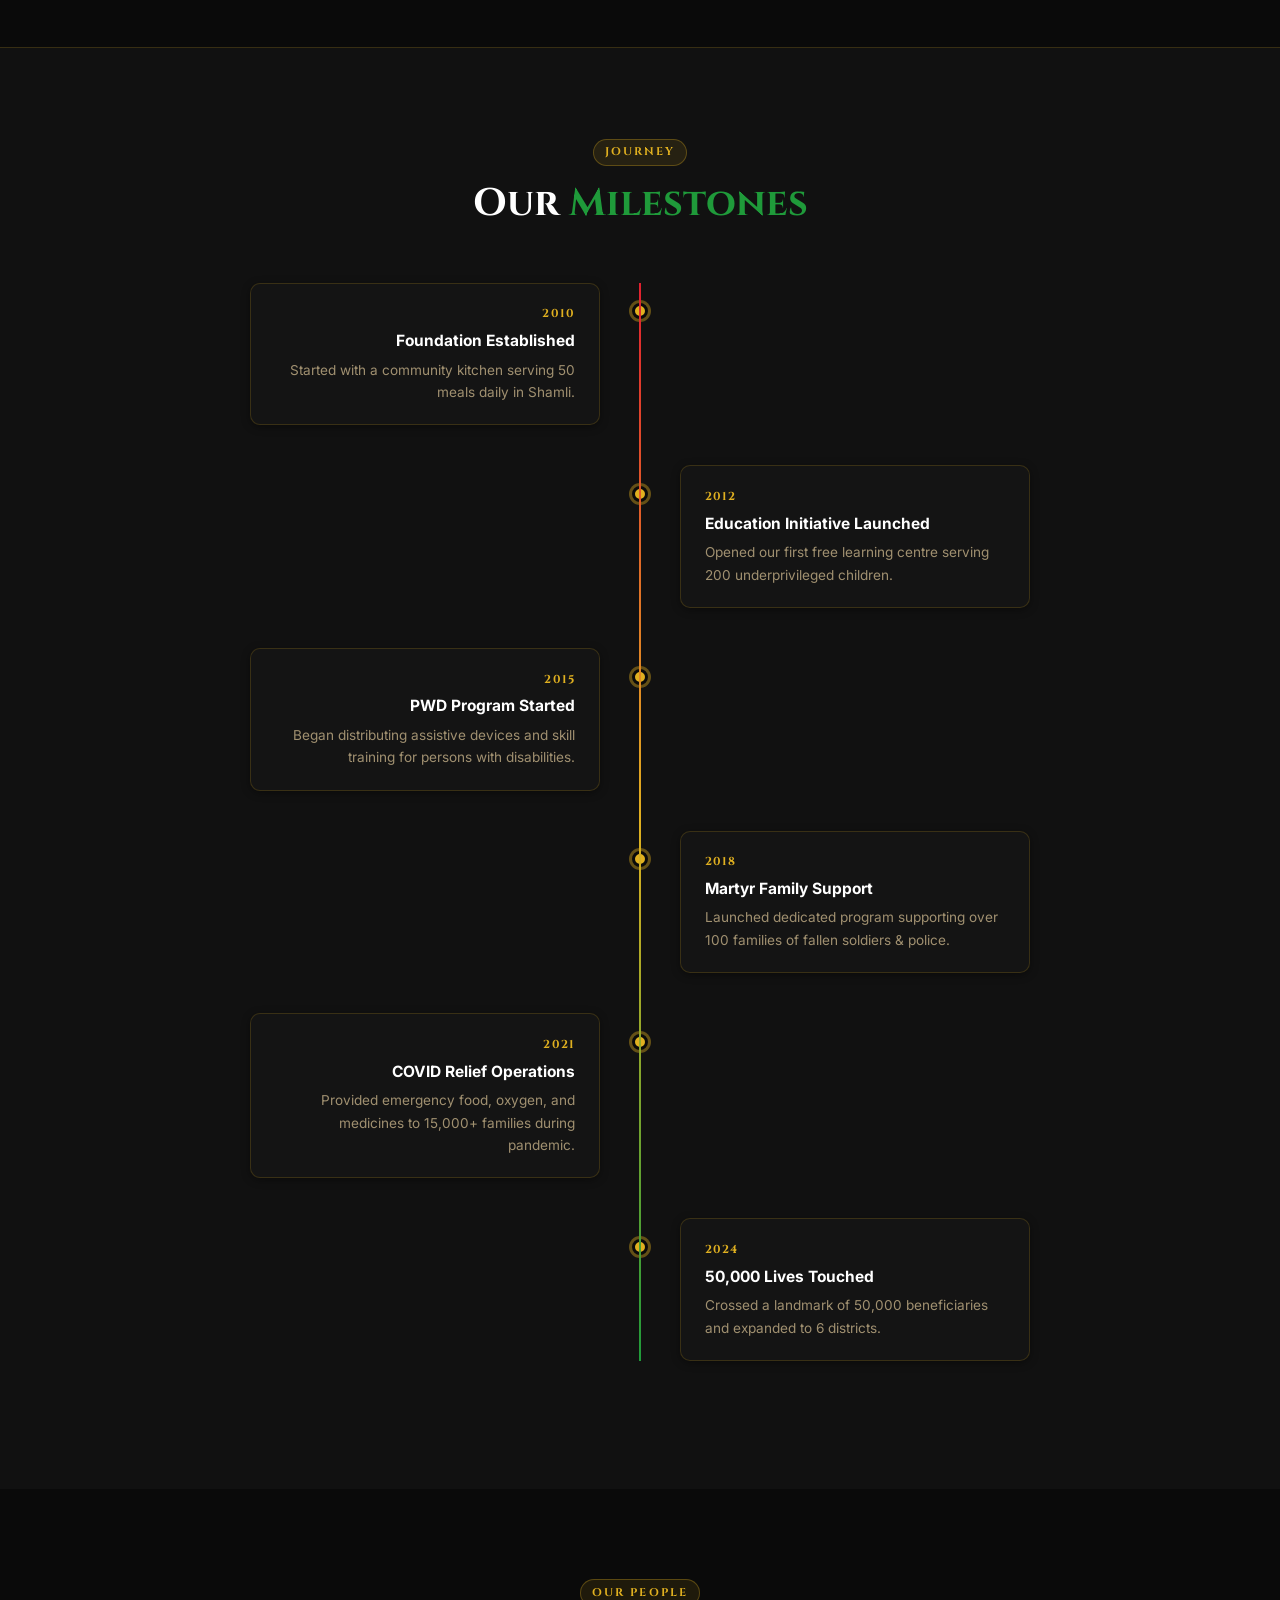
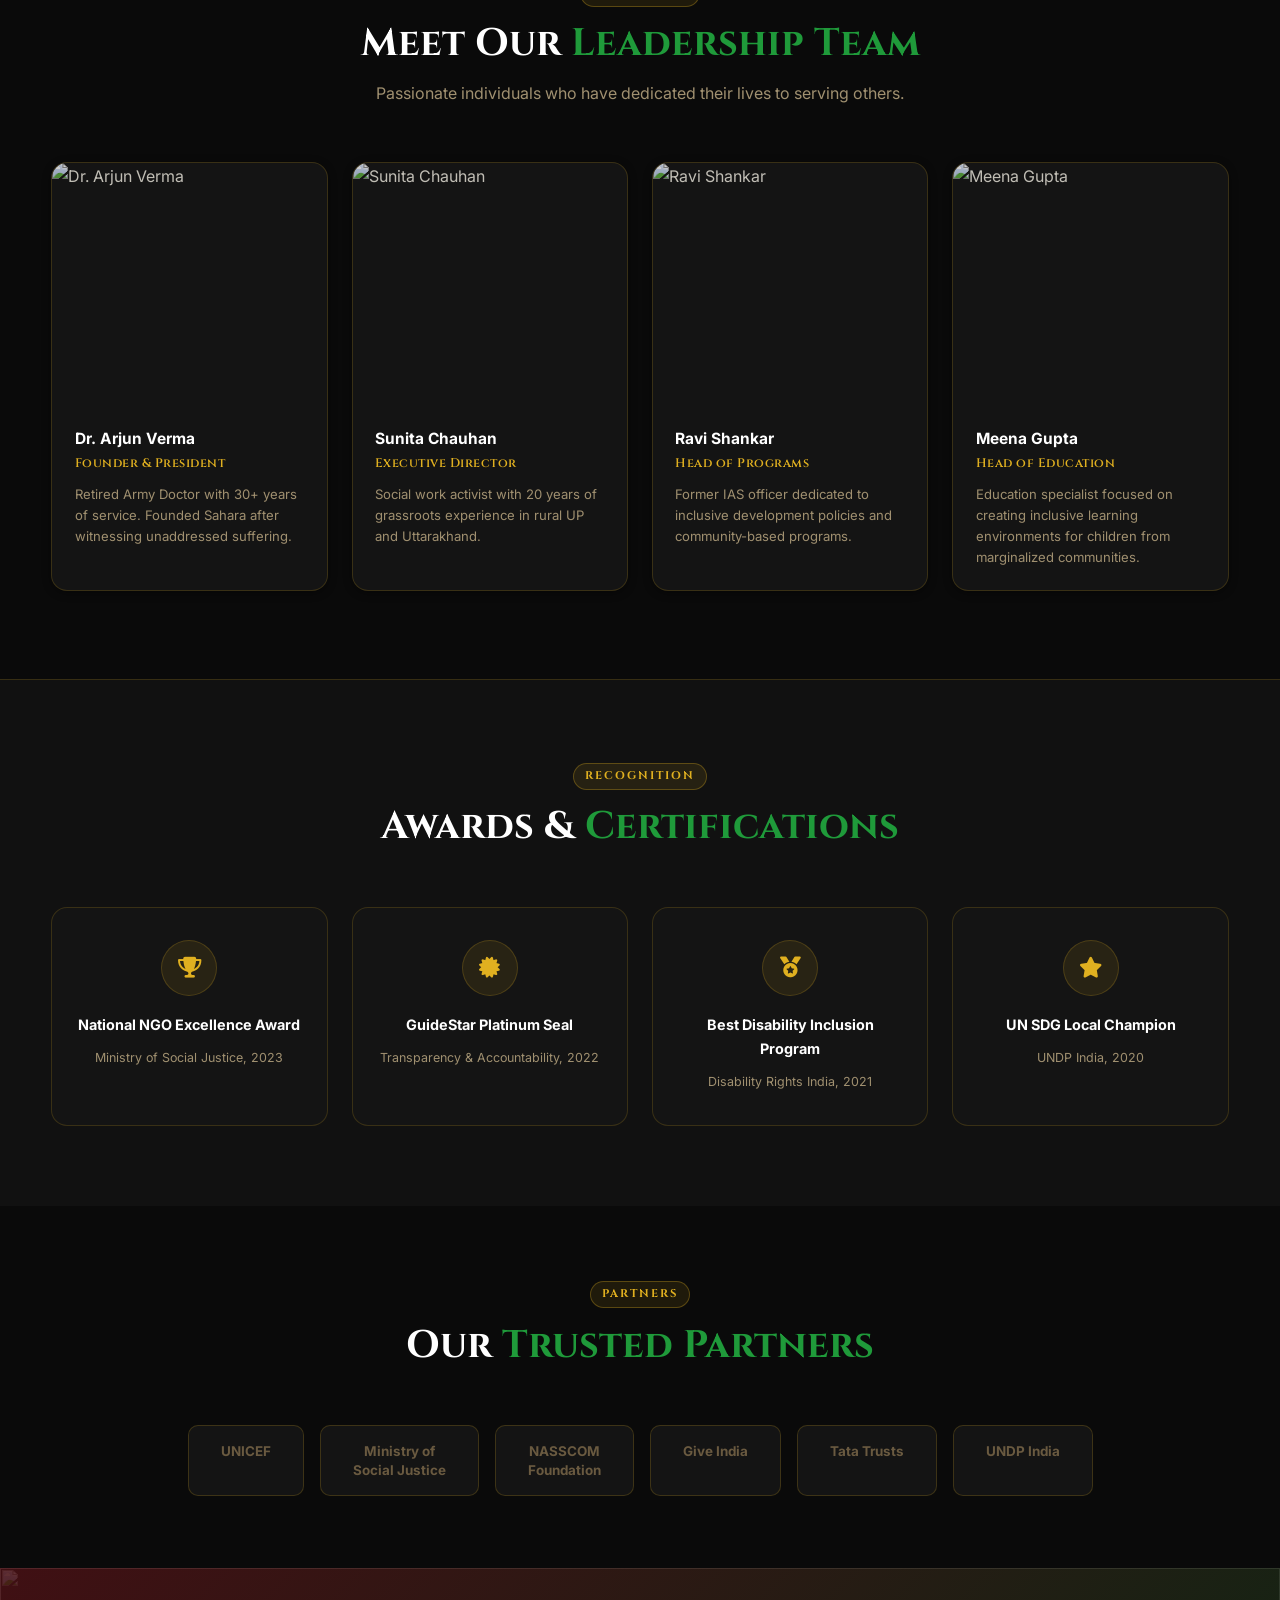
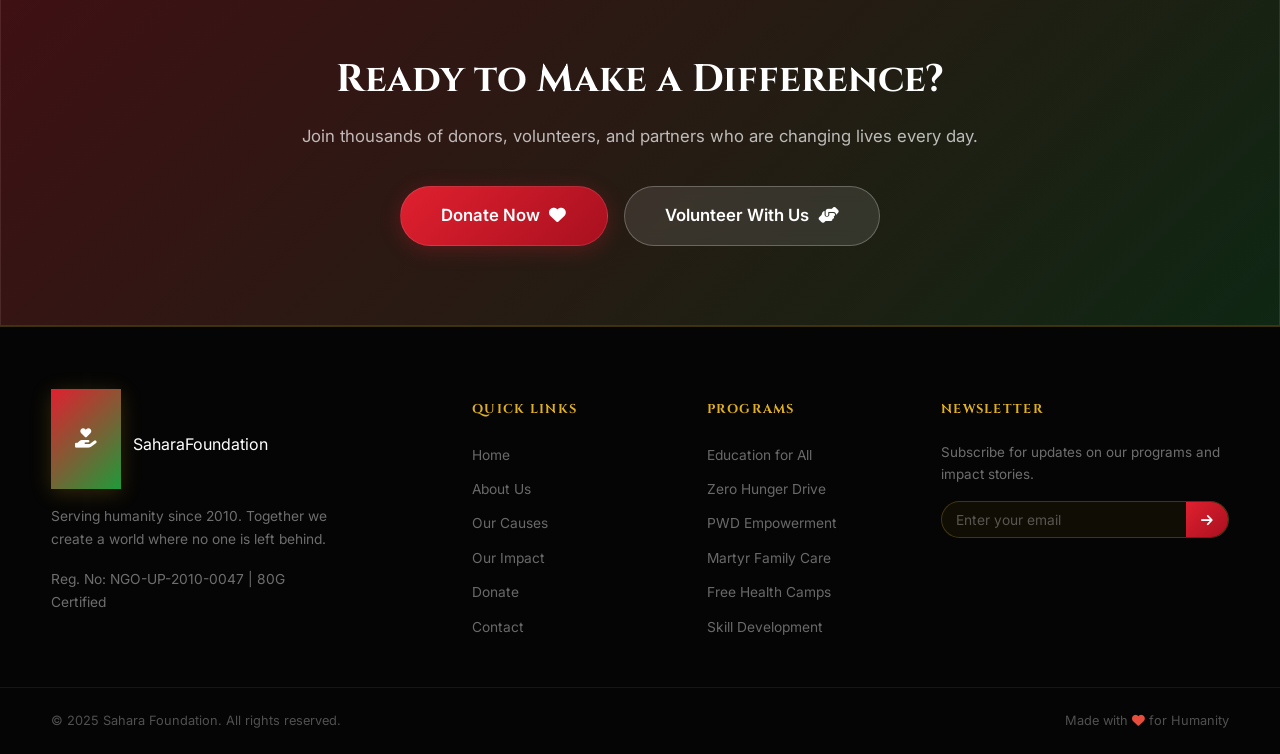
==== commit f11ed432: "created the regisration form" ====
--- a/about.html
+++ b/about.html
@@ -21,6 +21,7 @@
       <a href="about.html" class="active">About Us</a>
       <a href="index.html#causes">Our Causes</a>
       <a href="index.html#impact">Impact</a>
+      <a href="membership.php">Membership</a>
       <a href="index.html#contact">Contact</a>
     </nav>
     <a href="index.html#donate" class="btn btn-primary nav-donate">Donate Now</a>
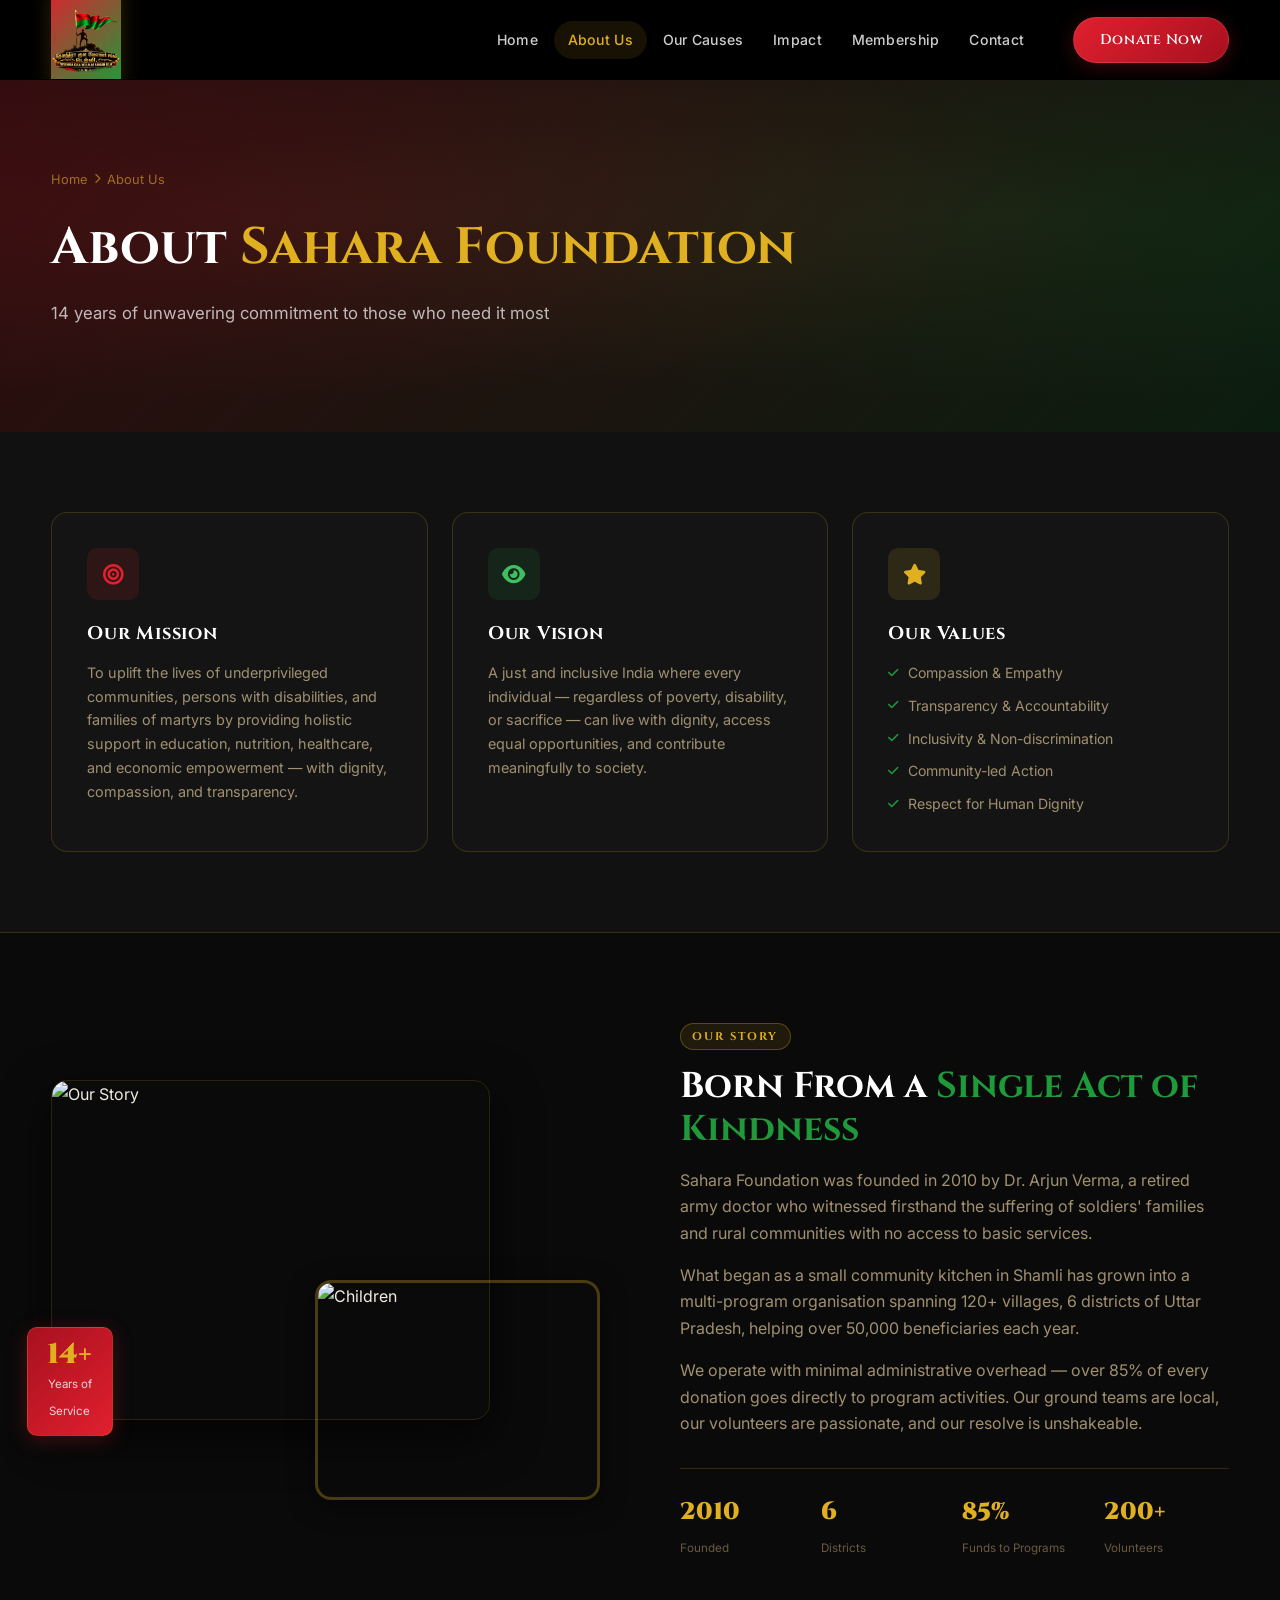
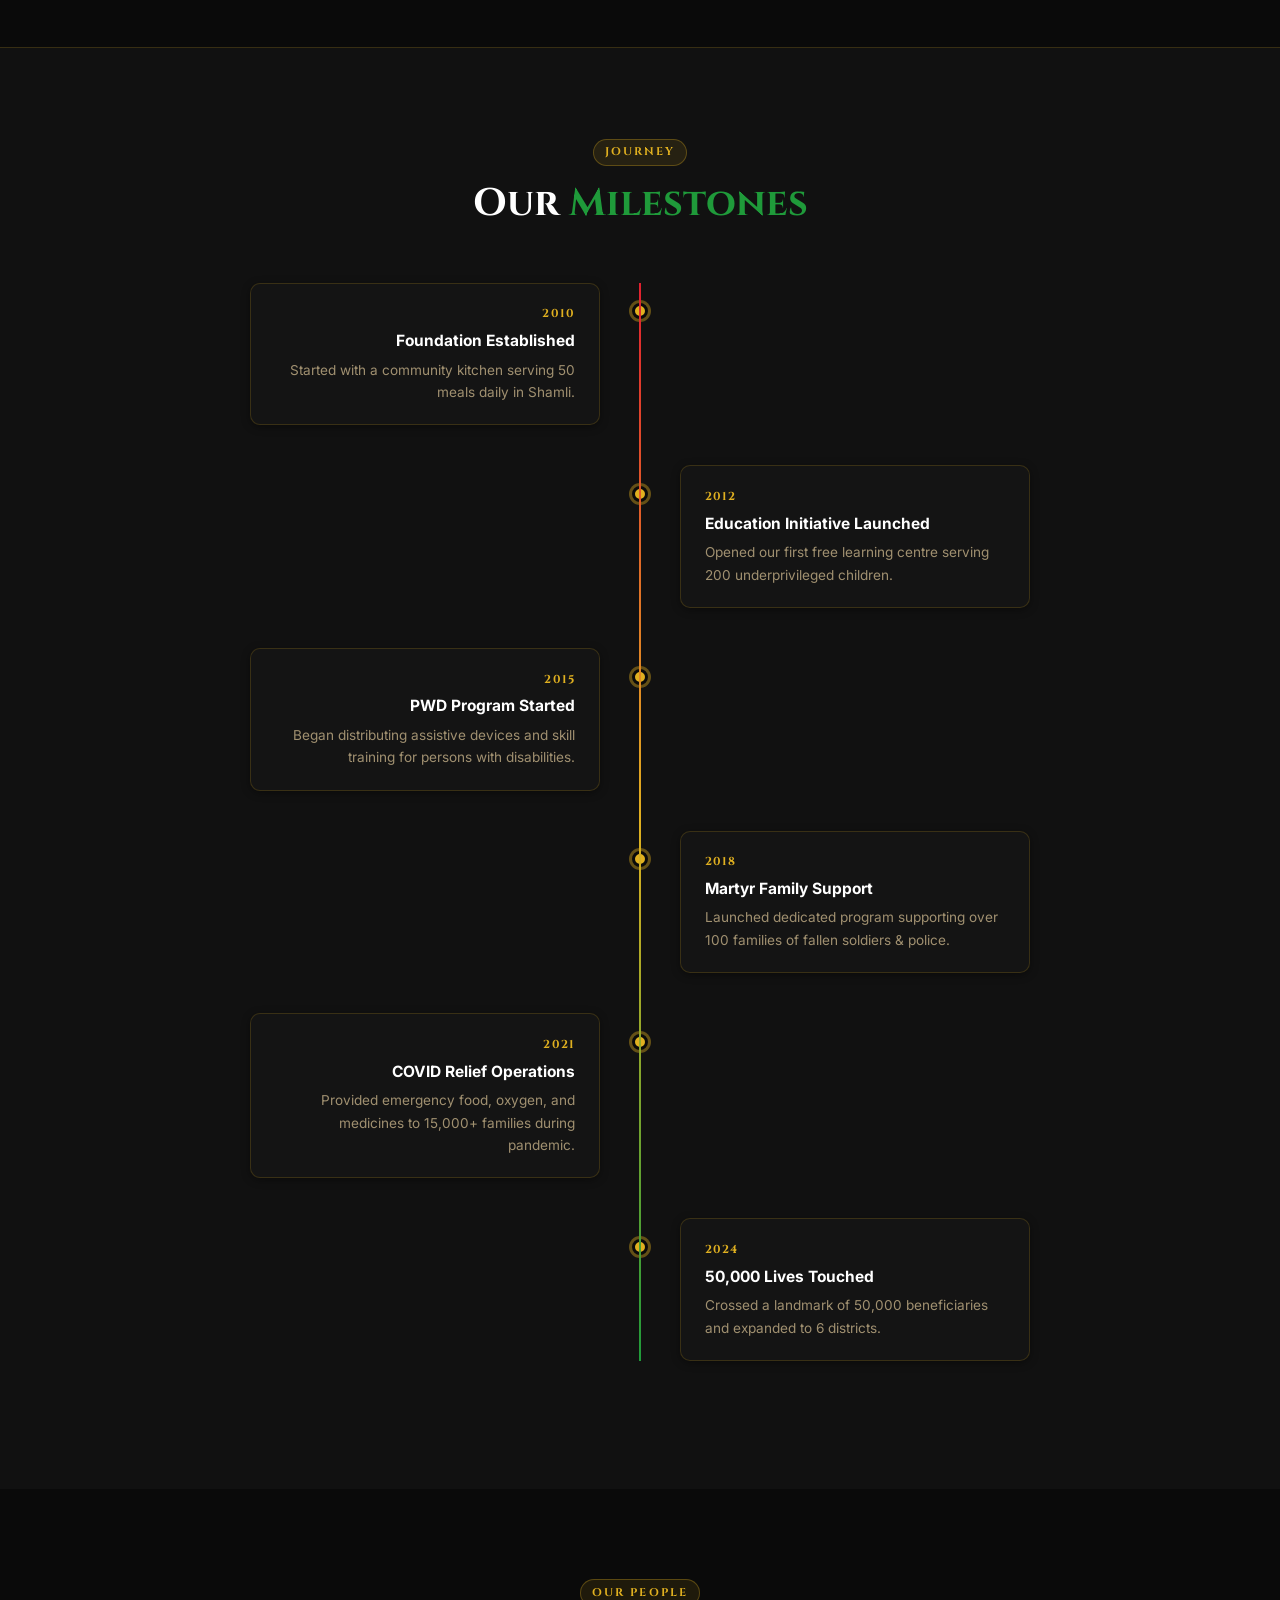
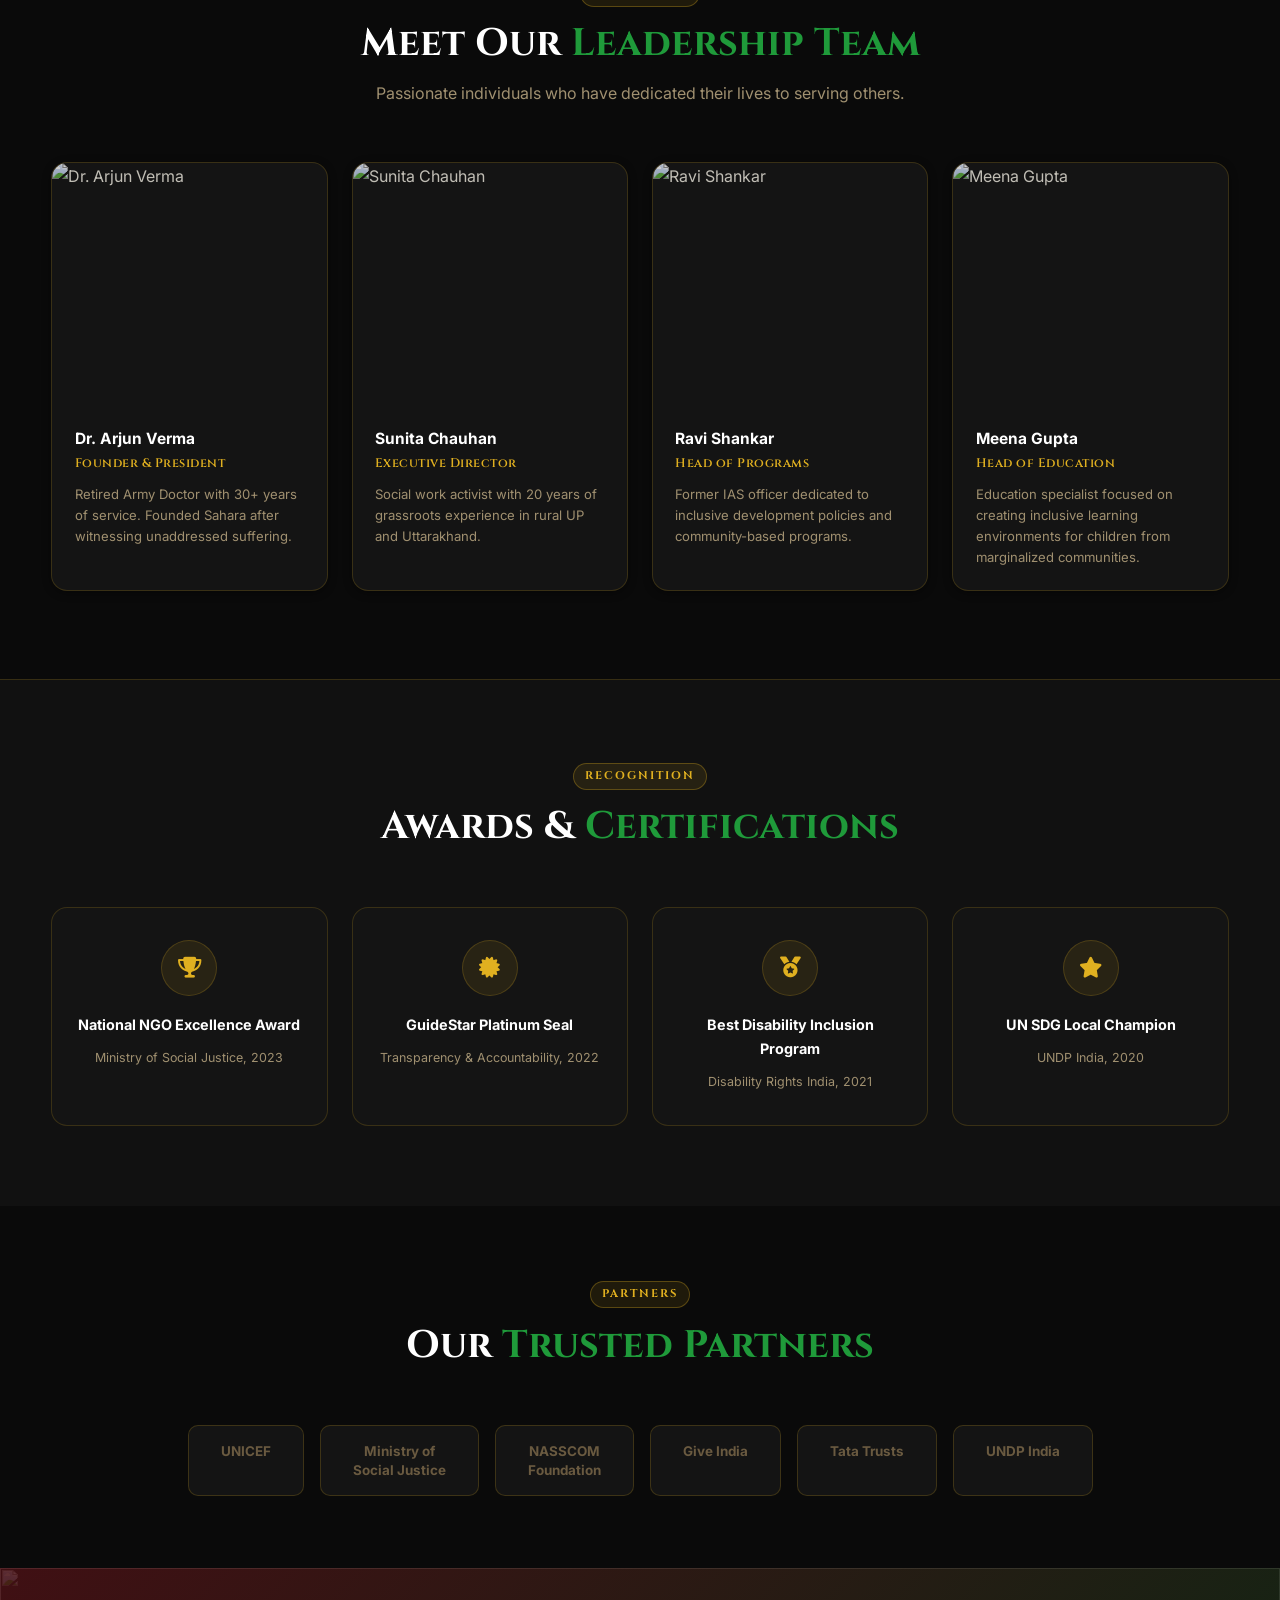
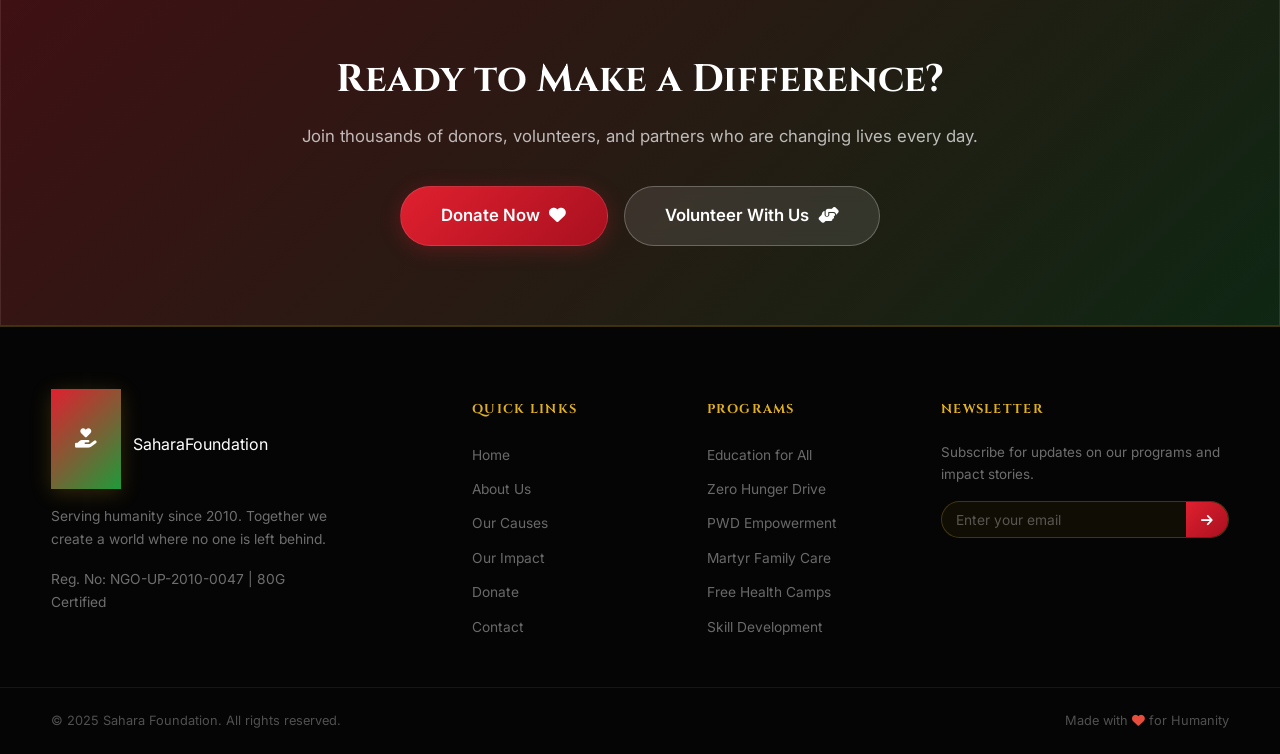
==== commit 6db764a9: "changed the logo" ====
--- a/about.html
+++ b/about.html
@@ -14,7 +14,7 @@
 <header class="navbar" id="navbar">
   <div class="container nav-inner">
     <a href="index.html" class="logo">
-      <img src="logo.jpeg" alt="" class="logo-icon" />
+      <img src="logo.png" alt="" class="logo-icon" />
     </a>
     <nav class="nav-links" id="navLinks">
       <a href="index.html">Home</a>
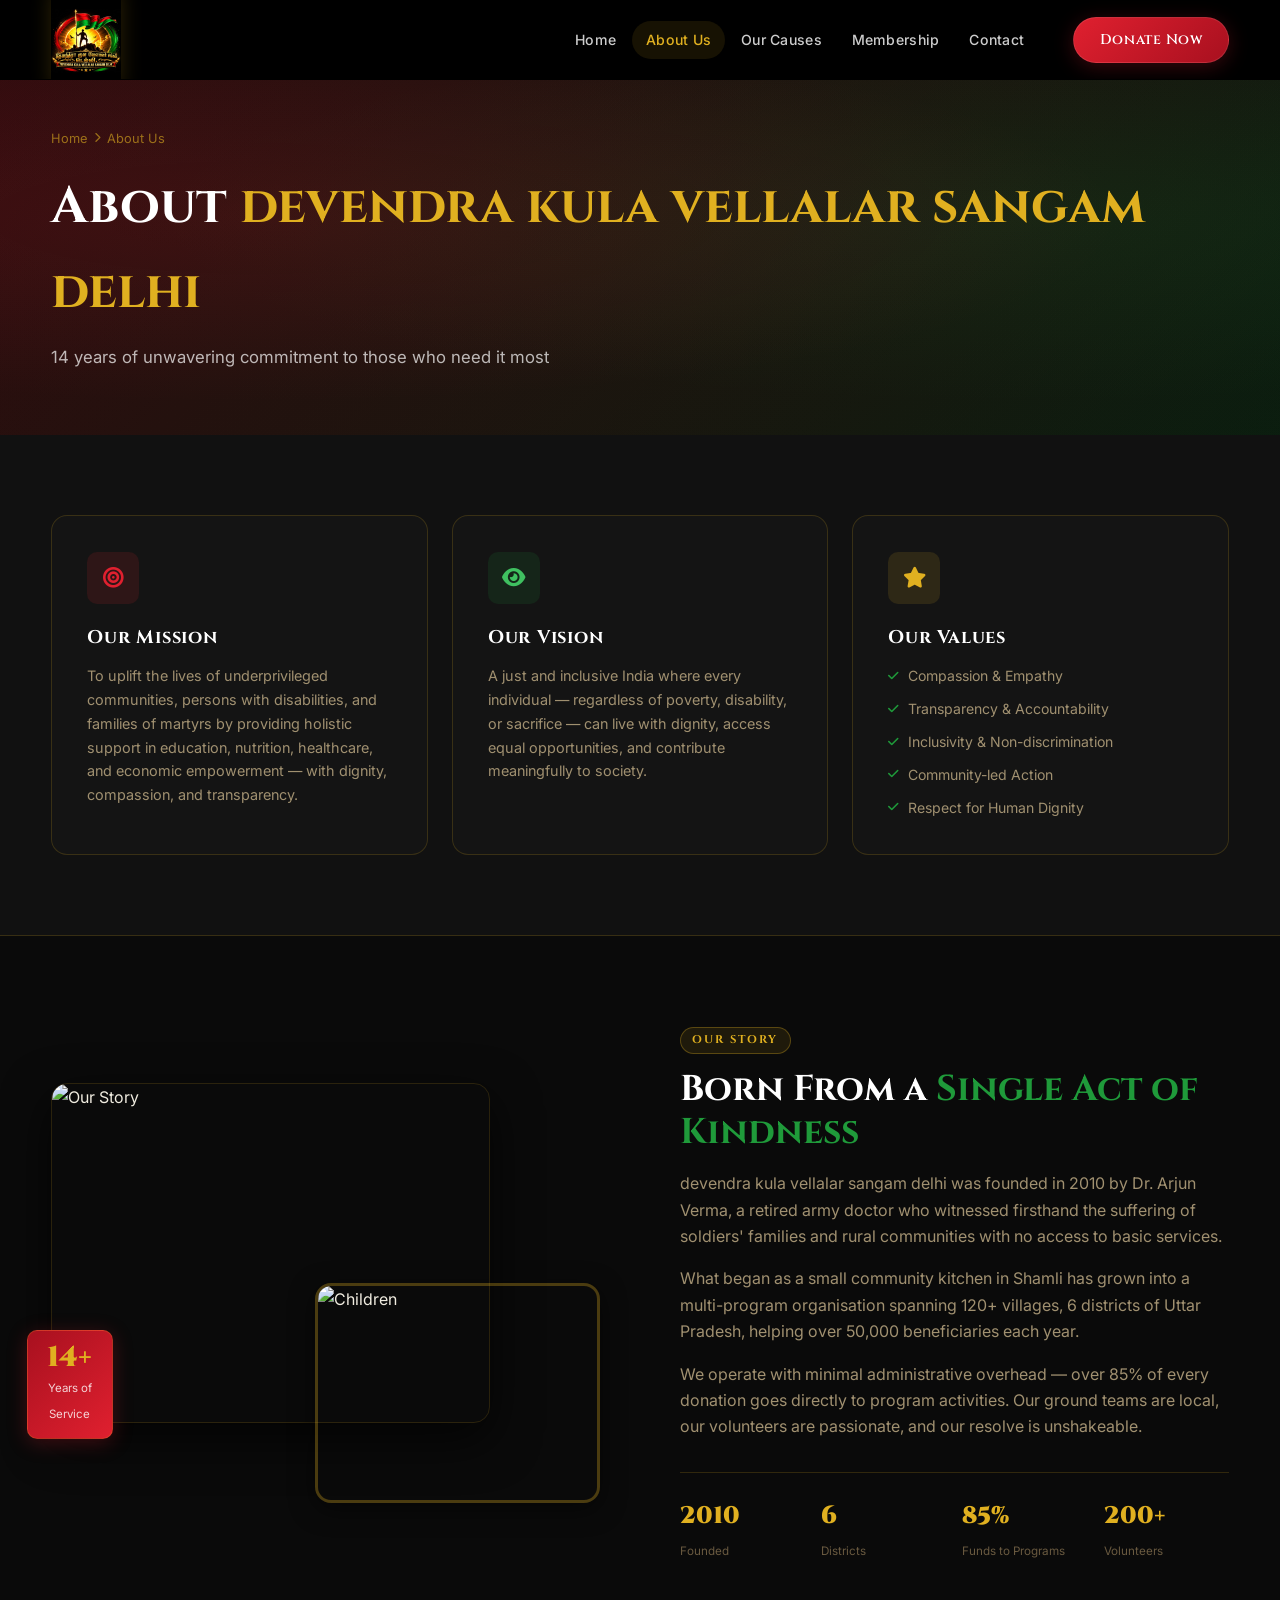
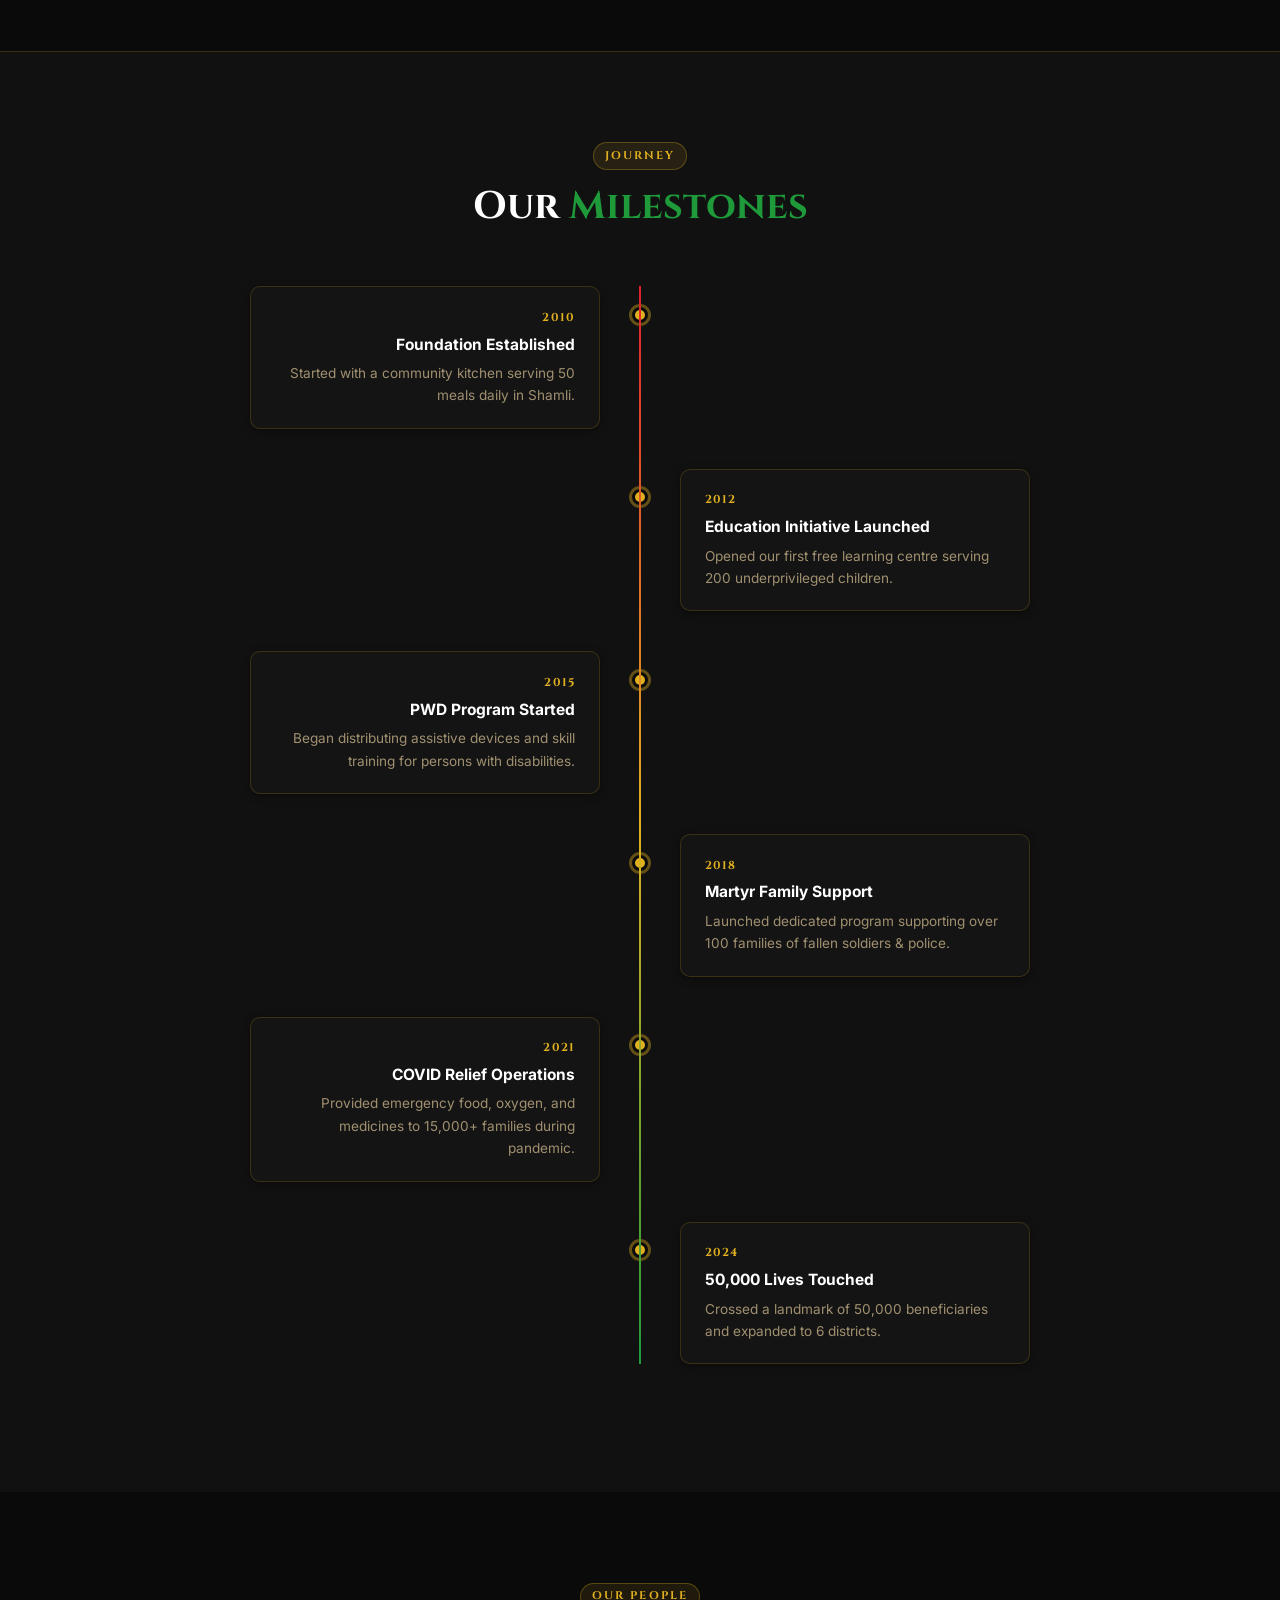
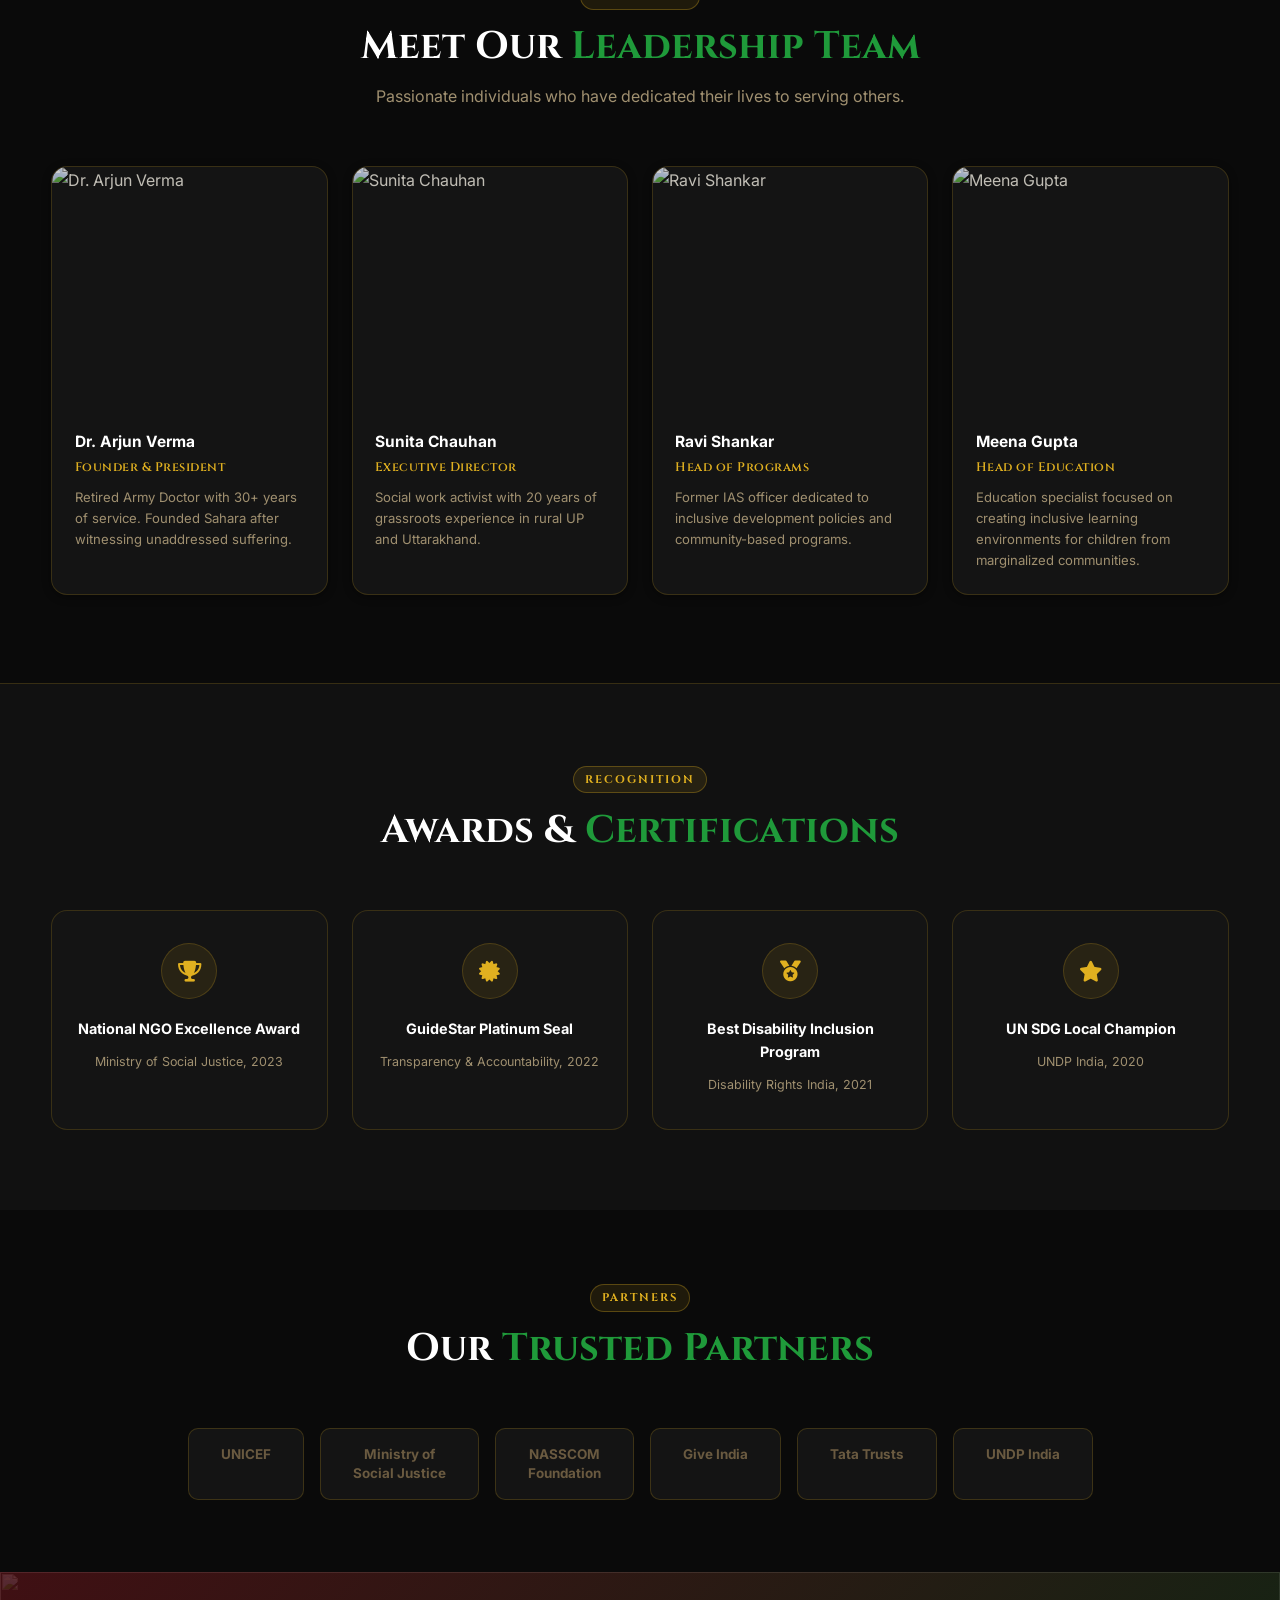
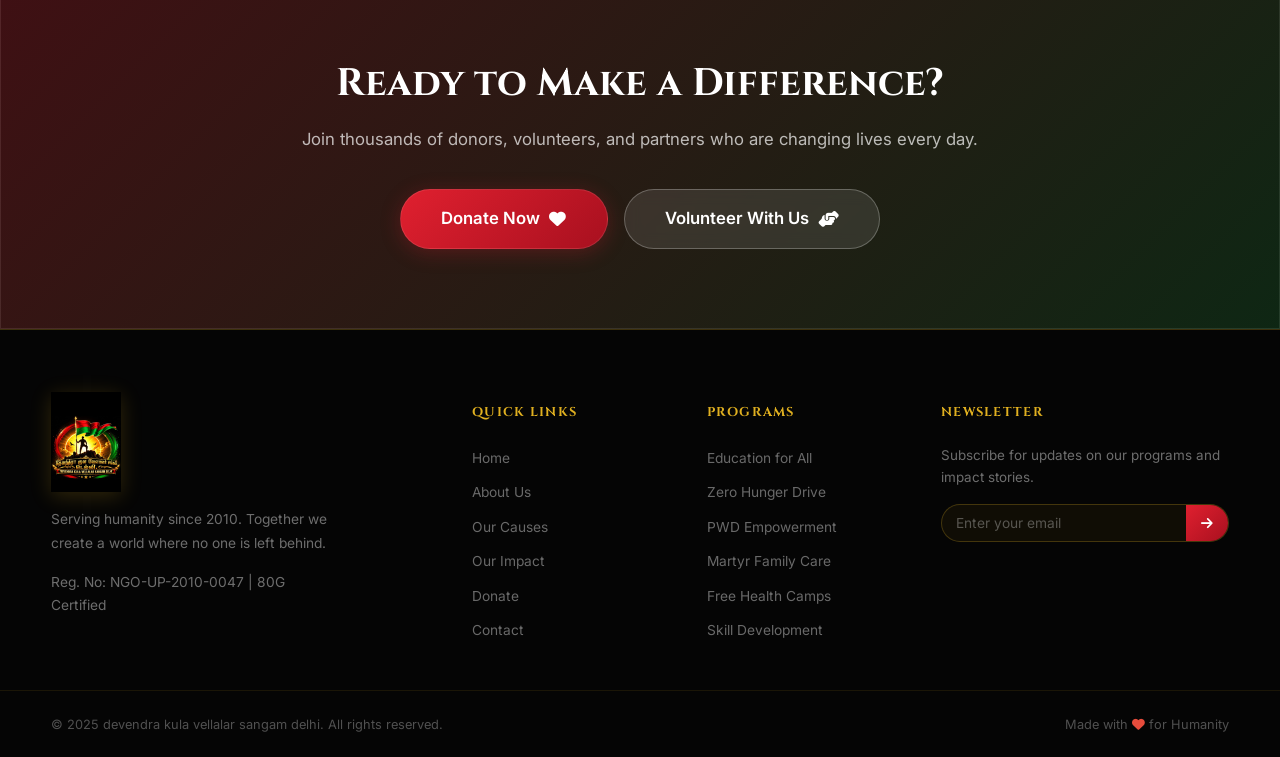
==== commit fb5a0375: "udpated the logo and details in the website" ====
--- a/about.html
+++ b/about.html
@@ -3,7 +3,7 @@
 <head>
   <meta charset="UTF-8" />
   <meta name="viewport" content="width=device-width, initial-scale=1.0" />
-  <title>About Us – Sahara Foundation</title>
+  <title>About Us – devendra kula vellalar sangam delhi</title>
   <link rel="stylesheet" href="style.css" />
   <link href="https://fonts.googleapis.com/css2?family=Inter:wght@300;400;500;600;700;800&family=Playfair+Display:wght@700;800&display=swap" rel="stylesheet" />
   <link rel="stylesheet" href="https://cdnjs.cloudflare.com/ajax/libs/font-awesome/6.5.0/css/all.min.css" />
@@ -14,13 +14,13 @@
 <header class="navbar" id="navbar">
   <div class="container nav-inner">
     <a href="index.html" class="logo">
-      <img src="logo.png" alt="" class="logo-icon" />
+      <img src="logo.jpeg" alt="" class="logo-icon" />
     </a>
     <nav class="nav-links" id="navLinks">
       <a href="index.html">Home</a>
       <a href="about.html" class="active">About Us</a>
       <a href="index.html#causes">Our Causes</a>
-      <a href="index.html#impact">Impact</a>
+      <!-- <a href="index.html#impact">Impact</a> -->
       <a href="membership.php">Membership</a>
       <a href="index.html#contact">Contact</a>
     </nav>
@@ -51,7 +51,7 @@
     <div class="breadcrumb">
       <a href="index.html">Home</a> <i class="fa-solid fa-chevron-right"></i> <span>About Us</span>
     </div>
-    <h1>About <span class="text-accent">Sahara Foundation</span></h1>
+    <h1>About <span class="text-accent">devendra kula vellalar sangam delhi</span></h1>
     <p>14 years of unwavering commitment to those who need it most</p>
   </div>
 </section>
@@ -97,7 +97,7 @@
     <div class="story-text">
       <span class="section-label">Our Story</span>
       <h2>Born From a <span class="text-green">Single Act of Kindness</span></h2>
-      <p>Sahara Foundation was founded in 2010 by Dr. Arjun Verma, a retired army doctor who witnessed firsthand the suffering of soldiers' families and rural communities with no access to basic services.</p>
+      <p>devendra kula vellalar sangam delhi was founded in 2010 by Dr. Arjun Verma, a retired army doctor who witnessed firsthand the suffering of soldiers' families and rural communities with no access to basic services.</p>
       <p>What began as a small community kitchen in Shamli has grown into a multi-program organisation spanning 120+ villages, 6 districts of Uttar Pradesh, helping over 50,000 beneficiaries each year.</p>
       <p>We operate with minimal administrative overhead — over 85% of every donation goes directly to program activities. Our ground teams are local, our volunteers are passionate, and our resolve is unshakeable.</p>
       <div class="story-stats">
@@ -322,9 +322,8 @@
   <div class="footer-top">
     <div class="container footer-grid">
       <div class="footer-brand">
-        <a href="index.html" class="logo" style="color:#fff;">
-          <div class="logo-icon"><i class="fa-solid fa-hand-holding-heart"></i></div>
-          <span class="logo-text" style="color:#fff;">Sahara<span class="logo-accent">Foundation</span></span>
+        <a href="index.html" class="logo">
+          <img src="logo.jpeg" alt="" class="logo-icon" />
         </a>
         <p>Serving humanity since 2010. Together we create a world where no one is left behind.</p>
         <p class="reg-no">Reg. No: NGO-UP-2010-0047 | 80G Certified</p>
@@ -363,7 +362,7 @@
   </div>
   <div class="footer-bottom">
     <div class="container footer-bottom-inner">
-      <span>© 2025 Sahara Foundation. All rights reserved.</span>
+      <span>© 2025 devendra kula vellalar sangam delhi. All rights reserved.</span>
       <span>Made with <i class="fa-solid fa-heart" style="color:#e74c3c;"></i> for Humanity</span>
     </div>
   </div>
--- a/style.css
+++ b/style.css
@@ -1,5 +1,5 @@
 /* ============================================================
-   SAHARA FOUNDATION – style.css
+   devendra kula vellalar sangam delhi – style.css
    Warm humanity palette, slab-serif display, full responsive
    ============================================================ */
 
@@ -194,7 +194,7 @@
   width: 70px;
   height: 100px;
   /* border-radius: 50%; */
-  background: linear-gradient(135deg, var(--red), var(--green));
+  background: transparent;
   display: grid; place-items: center;
   color: var(--white);
   margin-top: -10px;
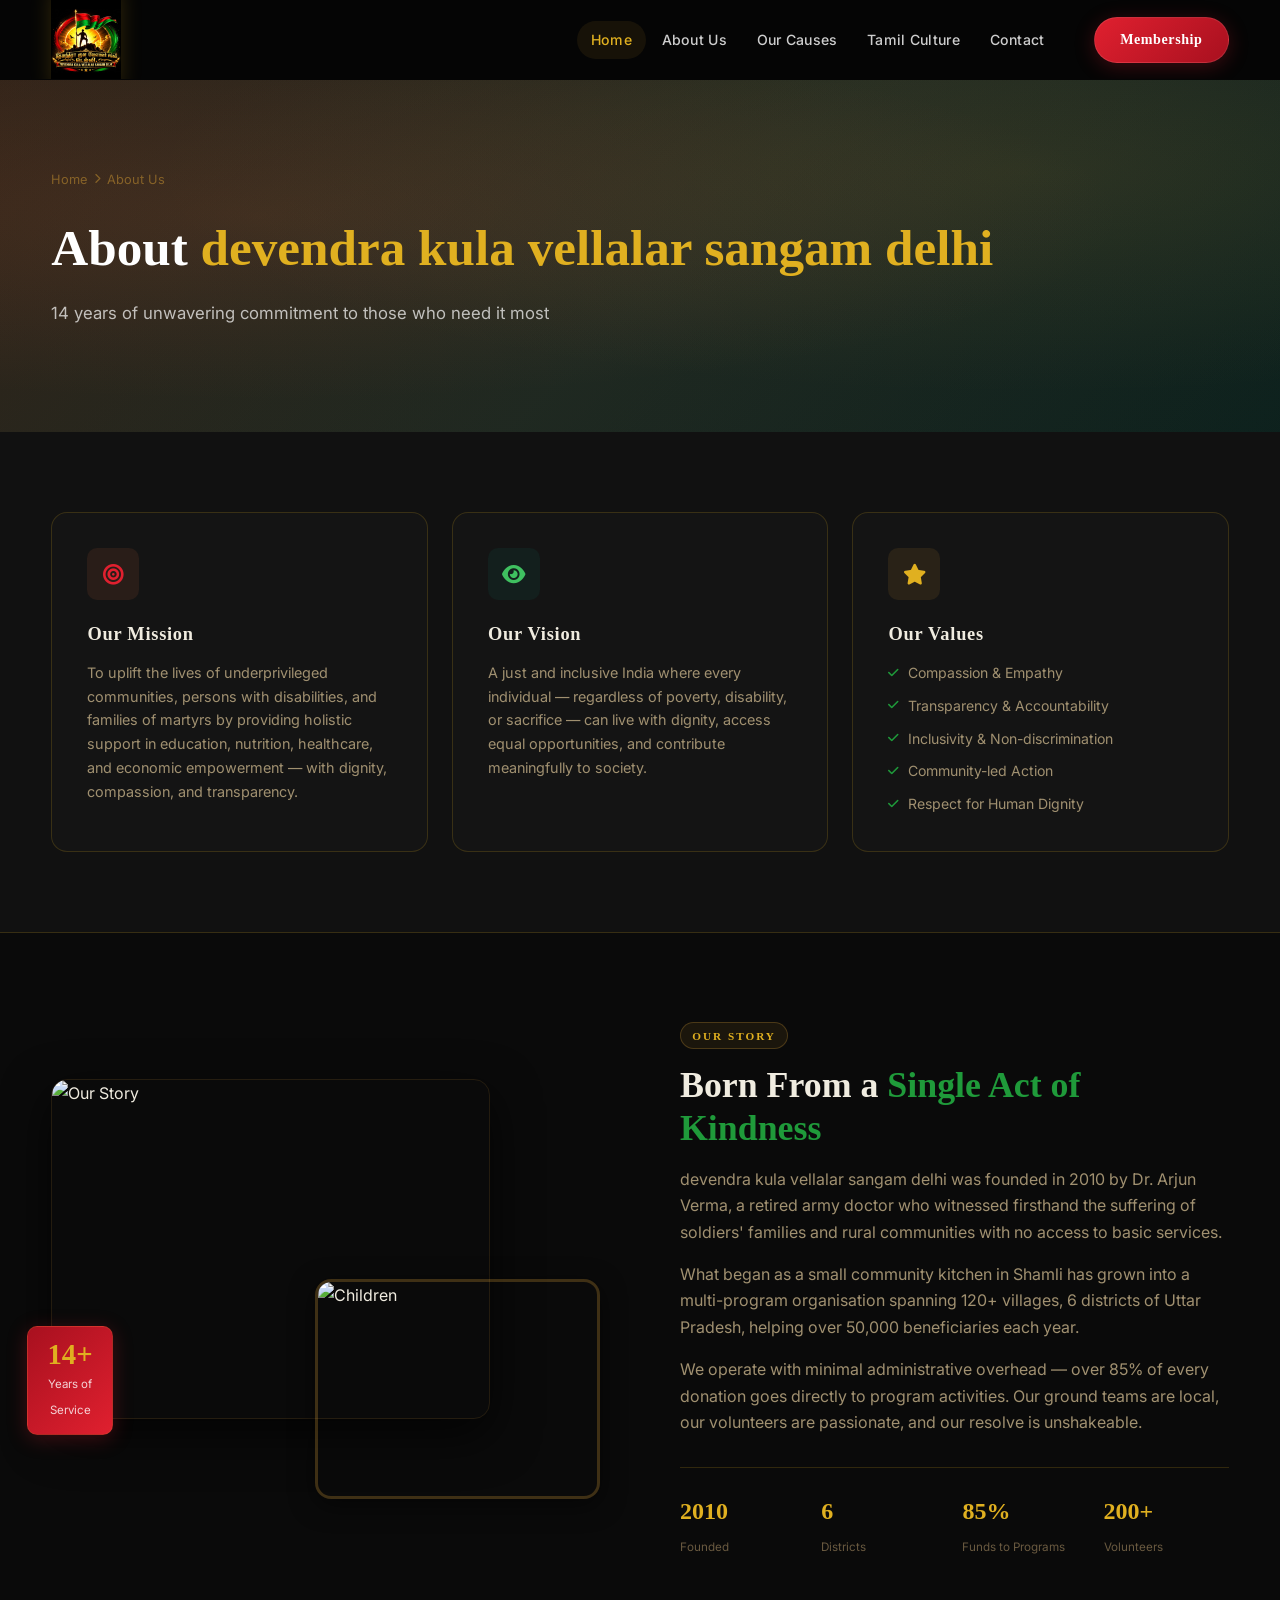
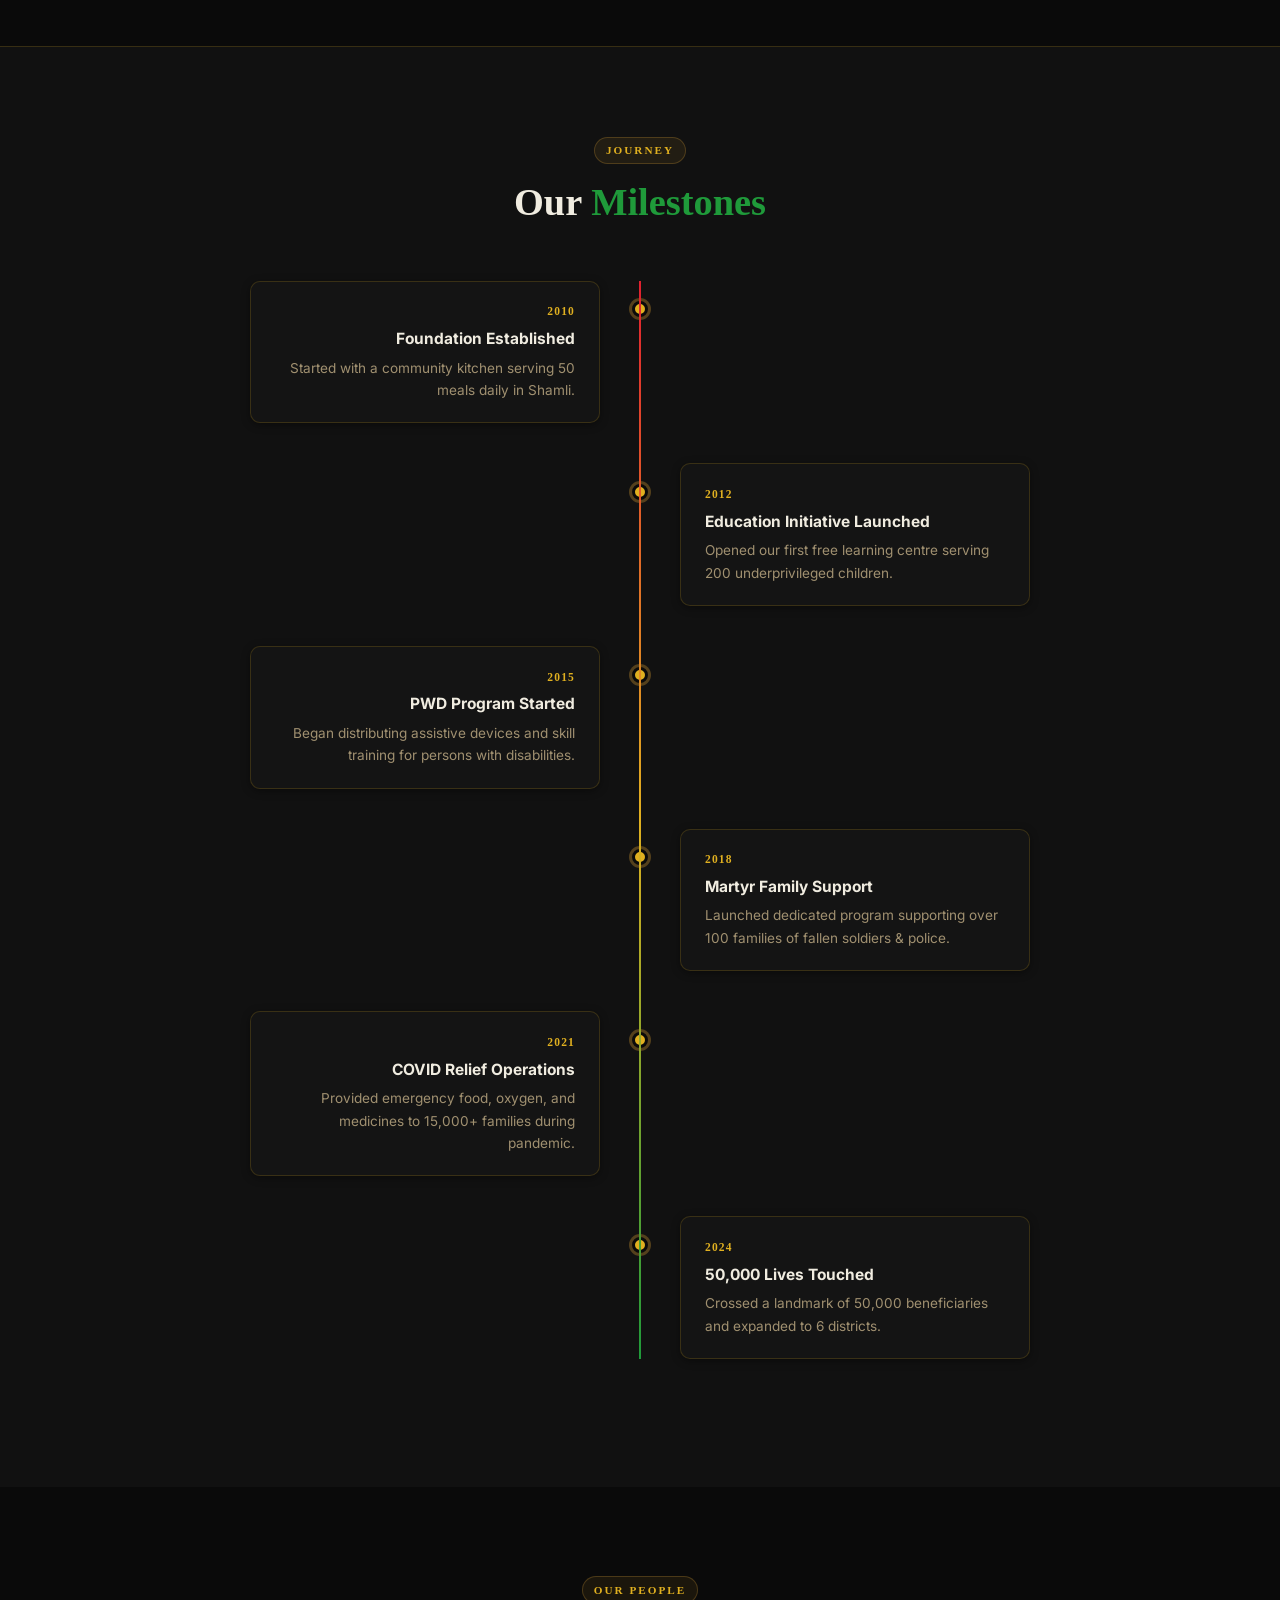
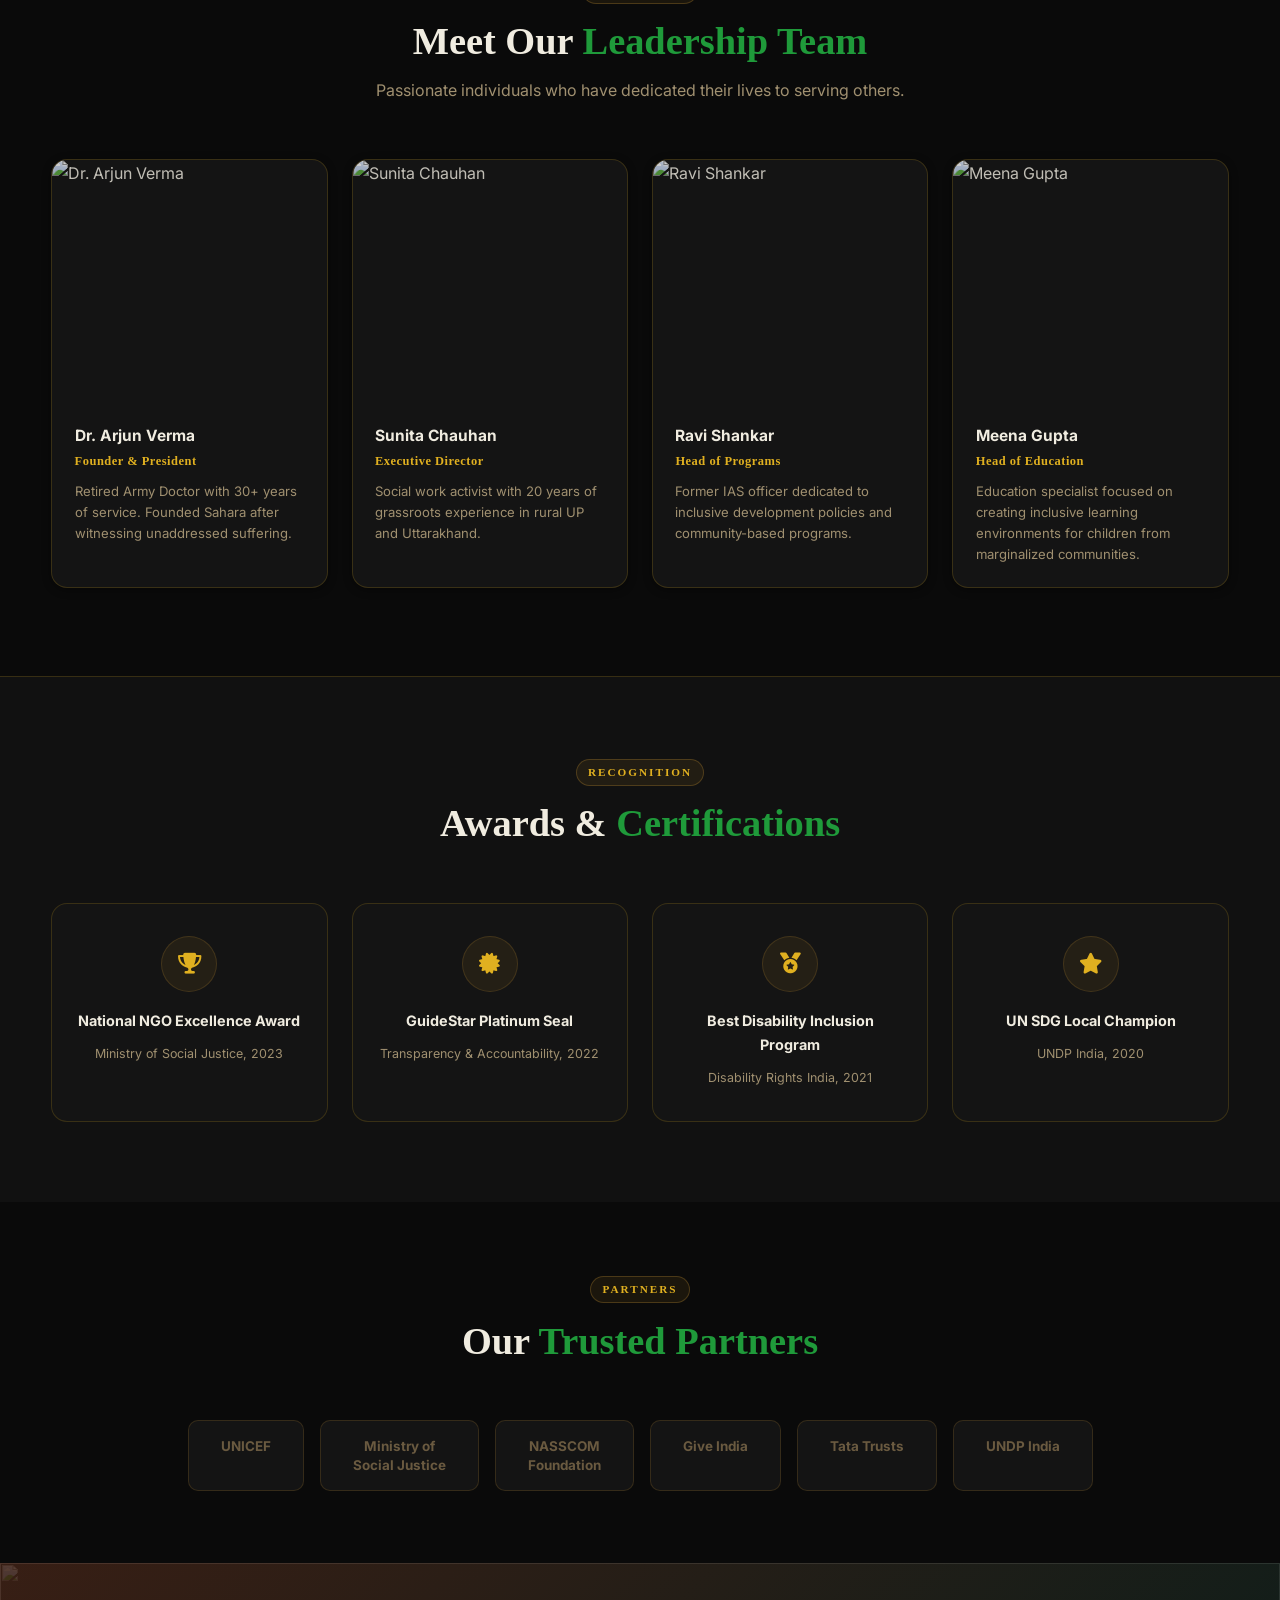
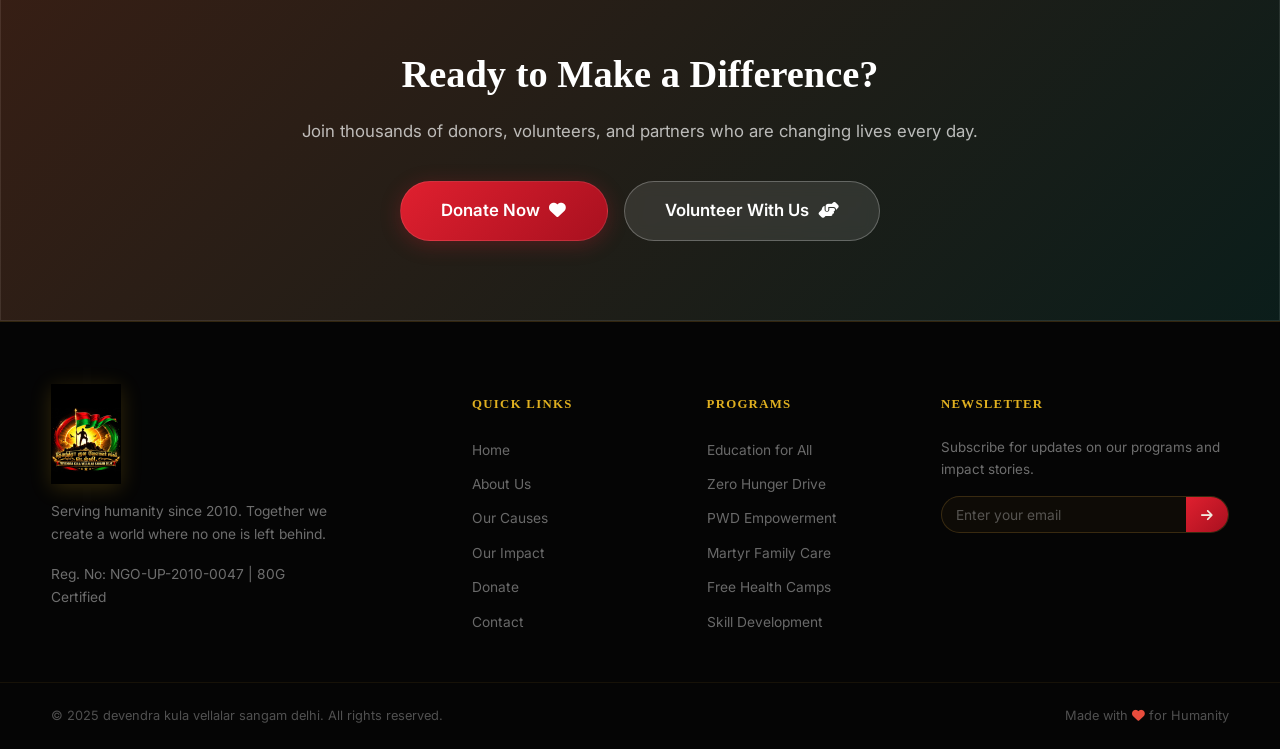
==== commit 3ce63312: "udpated in the website" ====
--- a/about.html
+++ b/about.html
@@ -17,14 +17,13 @@
       <img src="logo.jpeg" alt="" class="logo-icon" />
     </a>
     <nav class="nav-links" id="navLinks">
-      <a href="index.html">Home</a>
-      <a href="about.html" class="active">About Us</a>
-      <a href="index.html#causes">Our Causes</a>
-      <!-- <a href="index.html#impact">Impact</a> -->
-      <a href="membership.php">Membership</a>
-      <a href="index.html#contact">Contact</a>
+      <a href="index.html" class="active">Home</a>
+      <a href="about.html">About Us</a>
+      <a href="#causes">Our Causes</a>
+      <a href="#culture">Tamil Culture</a>
+      <a href="#contact">Contact</a>
     </nav>
-    <a href="index.html#donate" class="btn btn-primary nav-donate">Donate Now</a>
+    <a href="membership.php" class="btn btn-primary nav-donate">Membership</a>
     <button class="hamburger" id="hamburger" aria-label="Toggle menu">
       <span></span><span></span><span></span>
     </button>
--- a/style.css
+++ b/style.css
@@ -1,10 +1,12 @@
 /* ============================================================
-   devendra kula vellalar sangam delhi – style.css
-   Warm humanity palette, slab-serif display, full responsive
+   SAHARA FOUNDATION – style.css
+   Premium light palette drawn from Tamil temple architecture:
+   parchment ivory, gopuram terracotta, temple-tank teal, antique
+   bronze-gold. Fraunces + Inter, with Catamaran for Tamil script.
    ============================================================ */
 
 /* ---------- GOOGLE FONTS (loaded in HTML) ---------- */
-@import url('https://fonts.googleapis.com/css2?family=Cinzel:wght@600;700;800;900&family=Inter:wght@300;400;500;600;700;800&display=swap');
+@import url('https://fonts.googleapis.com/css2?family=Fraunces:opsz,wght@9..144,500;9..144,600;9..144,700;9..144,800;9..144,900&family=Inter:wght@300;400;500;600;700;800&family=Catamaran:wght@500;600;700;800&display=swap');
 
 :root {
   --red:         #e0202f;
@@ -40,10 +42,13 @@
 
   --font-display: 'Cinzel', Georgia, serif;
   --font-body:    'Inter', system-ui, sans-serif;
+  --font-tamil:   'Catamaran', 'Inter', sans-serif;
 
   --nav-h:       80px;
   --transition:  .28s cubic-bezier(.4,0,.2,1);
 }
+
+[lang="ta"] { font-family: var(--font-tamil); }
 
 *, *::before, *::after { box-sizing: border-box; margin: 0; padding: 0; }
 html { scroll-behavior: smooth; font-size: 16px; }
@@ -74,8 +79,8 @@
   letter-spacing: .18em;
   text-transform: uppercase;
   color: var(--gold);
-  background: rgba(224,176,32,0.1);
-  border: 1px solid rgba(224,176,32,0.3);
+  background: rgba(184,135,46,0.1);
+  border: 1px solid rgba(184,135,46,0.3);
   padding: .3em 1em;
   border-radius: var(--radius-pill);
   margin-bottom: .9rem;
@@ -91,7 +96,7 @@
   font-family: var(--font-display);
   font-size: clamp(1.8rem, 3vw, 2.6rem);
   line-height: 1.2;
-  color: var(--white);
+  color: var(--ink);
 }
 .section-header p { color: var(--text-muted); margin-top: .8rem; }
 
@@ -128,7 +133,7 @@
   box-shadow: var(--shadow-red);
   border: 1px solid rgba(255,255,255,0.1);
 }
-.btn-primary:hover { background: linear-gradient(135deg, #f02d40, var(--red)); transform: translateY(-2px); box-shadow: 0 8px 28px rgba(224,32,47,0.4); }
+.btn-primary:hover { background: linear-gradient(135deg, #f02d40, var(--red)); transform: translateY(-2px); box-shadow: 0 8px 28px rgba(191,91,51,0.4); }
 
 .btn-gold {
   background: linear-gradient(135deg, var(--gold), #c89a18);
@@ -136,14 +141,19 @@
   font-weight: 700;
   box-shadow: var(--shadow-gold);
 }
-.btn-gold:hover { background: linear-gradient(135deg, var(--gold-bright), var(--gold)); transform: translateY(-2px); box-shadow: 0 8px 28px rgba(224,176,32,0.4); }
+.btn-gold:hover { background: linear-gradient(135deg, var(--gold-bright), var(--gold)); transform: translateY(-2px); box-shadow: 0 8px 28px rgba(184,135,46,0.4); }
 
 .btn-outline {
   background: transparent;
+  color: var(--ink);
+  border: 2px solid var(--border-bright);
+}
+.btn-outline:hover { border-color: var(--gold); color: var(--gold); background: rgba(184,135,46,0.08); }
+.hero-actions .btn-outline {
   color: var(--white);
-  border: 2px solid rgba(224,176,32,0.5);
-}
-.btn-outline:hover { border-color: var(--gold); color: var(--gold); background: rgba(224,176,32,0.08); }
+  border-color: rgba(255,255,255,0.45);
+}
+.hero-actions .btn-outline:hover { border-color: var(--gold-bright); color: var(--gold-bright); background: rgba(255,255,255,0.08); }
 
 .btn-white {
   background: rgba(255,255,255,0.1);
@@ -165,13 +175,13 @@
   overflow: hidden;
   z-index: 1000;
   transition: background var(--transition), box-shadow var(--transition), border-color var(--transition);
-  background: #000000;
+  background: var(--black-rich);
   border-bottom: 1px solid transparent;
 }
 .navbar.scrolled {
-  background: rgba(8,8,8,0.97);
+  background: rgba(18,36,31,0.97);
   box-shadow: 0 2px 30px rgba(0,0,0,0.8);
-  border-bottom-color: rgba(224,176,32,0.2);
+  border-bottom-color: rgba(184,135,46,0.2);
   backdrop-filter: blur(20px);
 }
 
@@ -194,7 +204,7 @@
   width: 70px;
   height: 100px;
   /* border-radius: 50%; */
-  background: transparent;
+  background: linear-gradient(135deg, var(--red), var(--green));
   display: grid; place-items: center;
   color: var(--white);
   margin-top: -10px;
@@ -207,11 +217,11 @@
   height: 54px;
   object-fit: contain;
   border-radius: 50%;
-  border: 2px solid rgba(224,176,32,0.4);
-  box-shadow: 0 0 12px rgba(224,176,32,0.25);
+  border: 2px solid rgba(184,135,46,0.4);
+  box-shadow: 0 0 12px rgba(184,135,46,0.25);
   transition: box-shadow var(--transition);
 }
-.logo:hover .logo-img { box-shadow: 0 0 20px rgba(224,176,32,0.5); }
+.logo:hover .logo-img { box-shadow: 0 0 20px rgba(184,135,46,0.5); }
 .logo-text-wrap {
   display: flex;
   flex-direction: column;
@@ -249,7 +259,7 @@
 .nav-links a:hover,
 .nav-links a.active {
   color: var(--gold);
-  background: rgba(224,176,32,0.1);
+  background: rgba(184,135,46,0.1);
 }
 
 .nav-donate {
@@ -283,7 +293,7 @@
   position: fixed;
   top: var(--nav-h);
   left: 0; right: 0;
-  background: rgba(8,8,8,0.98);
+  background: rgba(18,36,31,0.98);
   border-bottom: 1px solid var(--border-bright);
   padding: 1.5rem 1.5rem 2rem;
   box-shadow: var(--shadow-lg);
@@ -303,7 +313,7 @@
   transition: background var(--transition), color var(--transition);
   border: 1px solid transparent;
 }
-.mobile-menu a:hover { color: var(--gold); border-color: var(--border); background: rgba(224,176,32,0.06); }
+.mobile-menu a:hover { color: var(--gold); border-color: var(--border); background: rgba(184,135,46,0.06); }
 
 /* ---- HERO ---- */
 .hero {
@@ -330,14 +340,14 @@
 .hero-overlay {
   position: absolute;
   inset: 0;
-  background: linear-gradient(135deg, rgba(5,5,5,.92) 0%, rgba(5,5,5,.72) 55%, rgba(5,5,5,.45) 100%);
+  background: linear-gradient(135deg, rgba(15,22,18,.90) 0%, rgba(18,36,31,.72) 55%, rgba(18,36,31,.40) 100%);
 }
 .hero-overlay::after {
   content: '';
   position: absolute;
   inset: 0;
-  background: radial-gradient(ellipse at 20% 50%, rgba(224,32,47,0.12), transparent 60%),
-              radial-gradient(ellipse at 80% 50%, rgba(31,154,58,0.10), transparent 60%);
+  background: radial-gradient(ellipse at 20% 50%, rgba(191,91,51,0.16), transparent 60%),
+              radial-gradient(ellipse at 80% 40%, rgba(184,135,46,0.14), transparent 60%);
 }
 
 .hero-content {
@@ -357,7 +367,7 @@
   display: inline-flex;
   align-items: center;
   gap: .6em;
-  background: rgba(224,176,32,0.1);
+  background: rgba(184,135,46,0.1);
   backdrop-filter: blur(8px);
   color: var(--gold);
   font-size: .78rem;
@@ -365,7 +375,7 @@
   font-family: var(--font-display);
   padding: .45em 1.2em;
   border-radius: var(--radius-pill);
-  border: 1px solid rgba(224,176,32,0.35);
+  border: 1px solid rgba(184,135,46,0.35);
   margin-bottom: 1.5rem;
   letter-spacing: .1em;
   text-transform: uppercase;
@@ -411,9 +421,9 @@
   display: flex;
   align-items: center;
   gap: 0;
-  background: rgba(224,176,32,0.07);
+  background: rgba(184,135,46,0.07);
   backdrop-filter: blur(16px);
-  border: 1px solid rgba(224,176,32,0.25);
+  border: 1px solid rgba(184,135,46,0.25);
   border-radius: var(--radius-lg);
   padding: 1.3rem 2.2rem;
   width: fit-content;
@@ -435,7 +445,7 @@
 .hero-stat-divider {
   width: 1px;
   height: 46px;
-  background: rgba(224,176,32,0.3);
+  background: rgba(184,135,46,0.3);
 }
 
 .hero-scroll {
@@ -448,15 +458,57 @@
 .hero-scroll a {
   display: grid; place-items: center;
   width: 44px; height: 44px;
-  border: 1.5px solid rgba(224,176,32,0.5);
+  border: 1.5px solid rgba(184,135,46,0.5);
   border-radius: 50%;
-  color: var(--gold);
+  color: var(--gold-bright);
   font-size: .85rem;
   animation: bounce 2s ease-in-out infinite;
 }
 @keyframes bounce {
   0%,100% { transform: translateY(0); }
   50%      { transform: translateY(7px); }
+}
+
+/* ---- HERO KOLAM SIGNATURE ---- */
+.hero-kolam-wrap {
+  position: absolute;
+  top: 50%;
+  right: -6%;
+  transform: translateY(-50%);
+  width: min(52vw, 720px);
+  aspect-ratio: 1;
+  z-index: 1;
+  pointer-events: none;
+  opacity: 0.9;
+}
+.hero-kolam { width: 100%; height: 100%; }
+.kolam-ring-outer, .kolam-ring-inner {
+  fill: none;
+  stroke: rgba(212,163,64,0.22);
+  stroke-width: 1;
+}
+.kolam-petal {
+  fill: none;
+  stroke: rgba(236,220,174,0.55);
+  stroke-width: 1.4;
+  stroke-linecap: round;
+  stroke-dasharray: 260;
+  stroke-dashoffset: 260;
+  animation: kolamDraw 1.6s cubic-bezier(.4,0,.2,1) forwards;
+}
+.kolam-petal-outer { stroke: rgba(212,163,64,0.65); }
+.kolam-petal-inner { stroke: rgba(236,220,174,0.42); stroke-width: 1.1; }
+@keyframes kolamDraw {
+  to { stroke-dashoffset: 0; }
+}
+.kolam-dot { fill: rgba(212,163,64,0.55); }
+.kolam-center-dot { fill: rgba(212,163,64,0.8); }
+
+@media (max-width: 900px) {
+  .hero-kolam-wrap { width: min(80vw, 520px); opacity: 0.55; right: -20%; }
+}
+@media (max-width: 600px) {
+  .hero-kolam-wrap { display: none; }
 }
 
 /* ---- ABOUT STRIP ---- */
@@ -477,7 +529,7 @@
   font-size: clamp(1.7rem, 2.8vw, 2.4rem);
   line-height: 1.2;
   margin-bottom: 1rem;
-  color: var(--white);
+  color: var(--ink);
 }
 .about-strip-text p { color: var(--text-muted); margin-bottom: 1.8rem; }
 
@@ -494,13 +546,13 @@
   position: absolute;
   width: 70%; height: 320px;
   top: 0; left: 0;
-  border: 1px solid rgba(224,176,32,0.2);
+  border: 1px solid rgba(184,135,46,0.2);
 }
 .strip-img-2 {
   position: absolute;
   width: 52%; height: 240px;
   bottom: 0; right: 0;
-  border: 3px solid rgba(224,176,32,0.3);
+  border: 3px solid rgba(184,135,46,0.3);
 }
 
 /* ---- CAUSES ---- */
@@ -522,7 +574,7 @@
 .cause-card:hover {
   box-shadow: var(--shadow-gold);
   transform: translateY(-6px);
-  border-color: rgba(224,176,32,0.4);
+  border-color: rgba(184,135,46,0.4);
 }
 
 .cause-img-wrap { position: relative; height: 200px; overflow: hidden; }
@@ -539,7 +591,7 @@
   text-transform: uppercase;
   padding: .3em .9em;
   border-radius: var(--radius-pill);
-  color: var(--white);
+  color: var(--ink);
 }
 .cause-badge-red    { background: var(--red); }
 .cause-badge-green  { background: var(--green); }
@@ -557,14 +609,14 @@
   font-size: 1.1rem;
   margin-bottom: 1rem;
 }
-.cause-icon-red    { background: rgba(224,32,47,0.15);  color: #f04060; }
-.cause-icon-green  { background: rgba(31,154,58,0.15);  color: #3fc060; }
-.cause-icon-gold   { background: rgba(224,176,32,0.15); color: var(--gold); }
+.cause-icon-red    { background: rgba(191,91,51,0.15);  color: #f04060; }
+.cause-icon-green  { background: rgba(15,107,92,0.15);  color: #3fc060; }
+.cause-icon-gold   { background: rgba(184,135,46,0.15); color: var(--gold); }
 .cause-icon-blue   { background: rgba(26,58,122,0.3);   color: #6090e0; }
 .cause-icon-orange { background: rgba(138,53,0,0.3);    color: #e08040; }
 .cause-icon-teal   { background: rgba(10,80,80,0.3);    color: #30c0c0; }
 
-.cause-body h3 { font-size: 1.05rem; font-weight: 700; margin-bottom: .4rem; color: var(--white); }
+.cause-body h3 { font-size: 1.05rem; font-weight: 700; margin-bottom: .4rem; color: var(--ink); }
 .cause-body p  { color: var(--text-muted); font-size: .88rem; margin-bottom: 1rem; }
 
 .cause-progress { margin-bottom: 1.2rem; }
@@ -578,7 +630,7 @@
 }
 .progress-bar {
   height: 6px;
-  background: rgba(255,255,255,0.08);
+  background: rgba(36,26,16,0.08);
   border-radius: var(--radius-pill);
   overflow: hidden;
 }
@@ -621,18 +673,18 @@
   gap: 1.2rem;
 }
 .impact-card {
-  background: rgba(224,176,32,0.06);
+  background: rgba(184,135,46,0.06);
   backdrop-filter: blur(10px);
-  border: 1px solid rgba(224,176,32,0.18);
+  border: 1px solid rgba(184,135,46,0.18);
   border-radius: var(--radius-lg);
   padding: 1.8rem .8rem;
   text-align: center;
   transition: background var(--transition), transform var(--transition), border-color var(--transition);
 }
 .impact-card:hover {
-  background: rgba(224,176,32,0.12);
+  background: rgba(184,135,46,0.12);
   transform: translateY(-5px);
-  border-color: rgba(224,176,32,0.4);
+  border-color: rgba(184,135,46,0.4);
   box-shadow: var(--shadow-gold);
 }
 .impact-card i { font-size: 1.7rem; color: var(--gold); margin-bottom: .7rem; display: block; }
@@ -682,7 +734,7 @@
   opacity: 0;
   transition: opacity var(--transition), border-color var(--transition);
 }
-.gallery-item:hover .gallery-overlay { opacity: 1; border-color: rgba(224,176,32,0.3); }
+.gallery-item:hover .gallery-overlay { opacity: 1; border-color: rgba(184,135,46,0.3); }
 .gallery-overlay span { color: var(--gold); font-weight: 600; font-size: .88rem; font-family: var(--font-display); letter-spacing: .06em; }
 
 /* ---- TESTIMONIALS ---- */
@@ -701,31 +753,33 @@
   border: 1px solid var(--border);
   transition: box-shadow var(--transition), transform var(--transition), border-color var(--transition);
 }
-.testi-card:hover { box-shadow: var(--shadow-gold); transform: translateY(-4px); border-color: rgba(224,176,32,0.3); }
+.testi-card:hover { box-shadow: var(--shadow-gold); transform: translateY(-4px); border-color: rgba(184,135,46,0.3); }
 
 .testi-featured {
-  background: linear-gradient(135deg, rgba(224,32,47,0.15), rgba(31,154,58,0.12));
-  border-color: rgba(224,176,32,0.4);
+  background: var(--black-rich);
+  border-color: rgba(212,163,64,0.4);
   transform: scale(1.03);
-  box-shadow: var(--shadow-gold);
+  box-shadow: var(--shadow-lg);
 }
 .testi-featured:hover { transform: scale(1.03) translateY(-4px); }
 
 .testi-quote { font-size: 2rem; color: var(--red); margin-bottom: .8rem; }
-.testi-featured .testi-quote { color: var(--gold); }
+.testi-featured .testi-quote { color: var(--gold-bright); }
 
 .testi-card > p { font-size: .93rem; line-height: 1.75; margin-bottom: 1.5rem; color: var(--text-muted); }
-.testi-featured p { color: rgba(255,255,255,.8); }
+.testi-featured p { color: rgba(255,253,248,0.82); }
 
 .testi-author { display: flex; align-items: center; gap: .9rem; }
 .testi-author img {
   width: 48px; height: 48px;
   border-radius: 50%;
   object-fit: cover;
-  border: 2px solid rgba(224,176,32,0.3);
-}
-.testi-author strong { display: block; font-size: .9rem; color: var(--white); }
+  border: 2px solid rgba(184,135,46,0.3);
+}
+.testi-author strong { display: block; font-size: .9rem; color: var(--ink); }
 .testi-author span   { font-size: .78rem; color: var(--gold); }
+.testi-featured .testi-author strong { color: var(--white); }
+.testi-featured .testi-author span   { color: var(--gold-bright); }
 
 /* ---- DONATE SECTION ---- */
 .donate-section {
@@ -747,7 +801,7 @@
   font-size: clamp(1.7rem, 2.8vw, 2.4rem);
   line-height: 1.2;
   margin-bottom: 1rem;
-  color: var(--white);
+  color: var(--ink);
 }
 .donate-text p { color: var(--text-muted); margin-bottom: 1.5rem; }
 
@@ -768,8 +822,8 @@
   gap: .5em;
   font-size: .8rem;
   color: var(--text-dim);
-  background: rgba(224,176,32,0.06);
-  border: 1px solid rgba(224,176,32,0.15);
+  background: rgba(184,135,46,0.06);
+  border: 1px solid rgba(184,135,46,0.15);
   padding: .65em 1em;
   border-radius: var(--radius);
   width: fit-content;
@@ -777,7 +831,7 @@
 .tax-note i { color: var(--gold); }
 
 .donate-form-card {
-  background: var(--black-card);
+  background: var(--black-rich);
   border-radius: var(--radius-lg);
   padding: 2.3rem;
   box-shadow: var(--shadow-lg);
@@ -800,17 +854,17 @@
 }
 .amount-btn {
   padding: .65em;
-  border: 1.5px solid rgba(224,176,32,0.25);
+  border: 1.5px solid rgba(184,135,46,0.25);
   border-radius: var(--radius);
   font-weight: 700;
   font-size: .88rem;
-  background: rgba(224,176,32,0.05);
+  background: rgba(184,135,46,0.05);
   color: var(--text-muted);
   transition: all var(--transition);
 }
 .amount-btn:hover, .amount-btn.active {
   border-color: var(--gold);
-  background: rgba(224,176,32,0.15);
+  background: rgba(184,135,46,0.15);
   color: var(--gold);
 }
 
@@ -819,7 +873,7 @@
 .form-input {
   width: 100%;
   padding: .75em 1em;
-  border: 1.5px solid rgba(224,176,32,0.2);
+  border: 1.5px solid rgba(184,135,46,0.2);
   border-radius: var(--radius);
   font-size: .9rem;
   margin-bottom: .85rem;
@@ -832,12 +886,25 @@
 .cause-select:focus,
 .form-input:focus {
   border-color: var(--gold);
-  box-shadow: 0 0 0 3px rgba(224,176,32,0.1);
+  box-shadow: 0 0 0 3px rgba(184,135,46,0.1);
 }
 .custom-amt::placeholder,
 .form-input::placeholder { color: var(--text-dim); }
 .cause-select option { background: var(--black-card); color: var(--text); }
 .form-textarea { resize: vertical; min-height: 110px; }
+
+/* Donate card is a deliberate dark accent — restyle its light-theme-default inputs */
+.donate-form-card .amount-btn { color: rgba(255,253,248,0.75); }
+.donate-form-card .custom-amt,
+.donate-form-card .cause-select,
+.donate-form-card .form-input {
+  background: rgba(255,255,255,0.06);
+  border-color: rgba(212,163,64,0.28);
+  color: var(--white);
+}
+.donate-form-card .custom-amt::placeholder,
+.donate-form-card .form-input::placeholder { color: rgba(255,253,248,0.4); }
+.donate-form-card .cause-select option { background: var(--black-rich); color: var(--white); }
 
 .secure-note {
   text-align: center;
@@ -866,7 +933,7 @@
   font-size: clamp(1.7rem, 2.8vw, 2.4rem);
   line-height: 1.2;
   margin-bottom: .9rem;
-  color: var(--white);
+  color: var(--ink);
 }
 .contact-info > p { color: var(--text-muted); margin-bottom: 2rem; }
 
@@ -881,35 +948,35 @@
   padding: 1rem 1.3rem;
   transition: border-color var(--transition), box-shadow var(--transition);
 }
-.contact-card:hover { border-color: rgba(224,176,32,0.35); box-shadow: var(--shadow-gold); }
+.contact-card:hover { border-color: rgba(184,135,46,0.35); box-shadow: var(--shadow-gold); }
 .contact-icon {
   width: 40px; height: 40px;
-  background: rgba(224,32,47,0.12);
+  background: rgba(191,91,51,0.12);
   border-radius: 50%;
   display: grid; place-items: center;
   color: var(--red);
   font-size: .9rem;
   flex-shrink: 0;
 }
-.contact-card strong { display: block; font-size: .85rem; font-weight: 700; margin-bottom: .2rem; color: var(--white); }
+.contact-card strong { display: block; font-size: .85rem; font-weight: 700; margin-bottom: .2rem; color: var(--ink); }
 .contact-card span   { font-size: .83rem; color: var(--text-muted); }
 
 .social-links { display: flex; gap: .65rem; }
 .social-links a {
   width: 42px; height: 42px;
-  border: 1.5px solid rgba(224,176,32,0.25);
+  border: 1.5px solid rgba(184,135,46,0.25);
   border-radius: 50%;
   display: grid; place-items: center;
   color: var(--text-muted);
   font-size: .9rem;
   transition: all var(--transition);
 }
-.social-links a:hover { border-color: var(--gold); background: rgba(224,176,32,0.12); color: var(--gold); }
+.social-links a:hover { border-color: var(--gold); background: rgba(184,135,46,0.12); color: var(--gold); }
 
 .contact-form { display: flex; flex-direction: column; gap: .9rem; }
 
 /* ---- FOOTER ---- */
-.footer { background: var(--black-rich); border-top: 1px solid rgba(224,176,32,0.25); }
+.footer { background: var(--black-rich); border-top: 1px solid rgba(184,135,46,0.25); }
 
 .footer-top { padding: 4.5rem 0 3rem; }
 
@@ -926,7 +993,7 @@
   max-width: 280px;
   line-height: 1.7;
 }
-.reg-no { font-size: .73rem; color: rgba(224,176,32,0.4); margin-top: .5rem; }
+.reg-no { font-size: .73rem; color: rgba(184,135,46,0.4); margin-top: .5rem; }
 
 .footer-col h4 {
   color: var(--gold);
@@ -948,17 +1015,17 @@
 
 .newsletter-form {
   display: flex;
-  border: 1.5px solid rgba(224,176,32,0.25);
+  border: 1.5px solid rgba(184,135,46,0.25);
   border-radius: var(--radius-pill);
   overflow: hidden;
-  background: rgba(224,176,32,0.05);
+  background: rgba(184,135,46,0.05);
 }
 .newsletter-form input {
   flex: 1;
   background: transparent;
   border: none;
   padding: .7em 1em;
-  color: var(--white);
+  color: var(--ink);
   font-size: .86rem;
   outline: none;
 }
@@ -966,12 +1033,12 @@
 .newsletter-form button {
   padding: .7em 1.1em;
   background: linear-gradient(135deg, var(--red), var(--red-dark));
-  color: var(--white);
+  color: var(--ink);
   transition: background var(--transition);
 }
 .newsletter-form button:hover { background: linear-gradient(135deg, var(--green-dark), var(--green)); }
 
-.footer-bottom { border-top: 1px solid rgba(224,176,32,0.1); padding: 1.4rem 0; }
+.footer-bottom { border-top: 1px solid rgba(184,135,46,0.1); padding: 1.4rem 0; }
 .footer-bottom-inner {
   display: flex;
   justify-content: space-between;
@@ -994,7 +1061,7 @@
   content: '';
   position: absolute;
   inset: 0;
-  background: linear-gradient(135deg, rgba(224,32,47,0.2), rgba(31,154,58,0.15));
+  background: linear-gradient(135deg, rgba(191,91,51,0.2), rgba(15,107,92,0.15));
 }
 
 .page-hero-content {
@@ -1008,10 +1075,10 @@
   align-items: center;
   gap: .5em;
   font-size: .8rem;
-  color: rgba(224,176,32,.6);
+  color: rgba(184,135,46,.6);
   margin-bottom: 1rem;
 }
-.breadcrumb a { color: rgba(224,176,32,.6); }
+.breadcrumb a { color: rgba(184,135,46,.6); }
 .breadcrumb a:hover { color: var(--gold); }
 .breadcrumb i { font-size: .65rem; }
 
@@ -1037,7 +1104,7 @@
   border: 1px solid var(--border);
   transition: box-shadow var(--transition), transform var(--transition), border-color var(--transition);
 }
-.mv-card:hover { box-shadow: var(--shadow-gold); transform: translateY(-5px); border-color: rgba(224,176,32,0.35); }
+.mv-card:hover { box-shadow: var(--shadow-gold); transform: translateY(-5px); border-color: rgba(184,135,46,0.35); }
 
 .mv-icon {
   width: 52px; height: 52px;
@@ -1046,11 +1113,11 @@
   font-size: 1.3rem;
   margin-bottom: 1.2rem;
 }
-.mv-mission .mv-icon { background: rgba(224,32,47,0.12); color: var(--red); }
-.mv-vision  .mv-icon { background: rgba(31,154,58,0.12);  color: #3fc060; }
-.mv-values  .mv-icon { background: rgba(224,176,32,0.12); color: var(--gold); }
-
-.mv-card h3 { font-family: var(--font-display); font-size: 1.15rem; font-weight: 700; margin-bottom: .7rem; color: var(--white); letter-spacing: .04em; }
+.mv-mission .mv-icon { background: rgba(191,91,51,0.12); color: var(--red); }
+.mv-vision  .mv-icon { background: rgba(15,107,92,0.12);  color: #3fc060; }
+.mv-values  .mv-icon { background: rgba(184,135,46,0.12); color: var(--gold); }
+
+.mv-card h3 { font-family: var(--font-display); font-size: 1.15rem; font-weight: 700; margin-bottom: .7rem; color: var(--ink); letter-spacing: .04em; }
 .mv-card p  { color: var(--text-muted); font-size: .9rem; }
 
 .values-list { display: flex; flex-direction: column; gap: .6rem; margin-top: .5rem; }
@@ -1073,7 +1140,7 @@
   border-radius: var(--radius-lg);
   object-fit: cover;
   box-shadow: var(--shadow-lg);
-  border: 1px solid rgba(224,176,32,0.15);
+  border: 1px solid rgba(184,135,46,0.15);
 }
 .story-img-small {
   position: absolute;
@@ -1081,7 +1148,7 @@
   bottom: 0; right: 0;
   border-radius: var(--radius-lg);
   object-fit: cover;
-  border: 3px solid rgba(224,176,32,0.3);
+  border: 3px solid rgba(184,135,46,0.3);
   box-shadow: var(--shadow-md);
 }
 .story-badge {
@@ -1094,12 +1161,12 @@
   text-align: center;
   box-shadow: var(--shadow-red);
   z-index: 1;
-  border: 1px solid rgba(224,176,32,0.2);
+  border: 1px solid rgba(184,135,46,0.2);
 }
 .story-badge-num { display: block; font-family: var(--font-display); font-size: 1.8rem; font-weight: 900; color: var(--gold); line-height: 1; }
 .story-badge span:last-child { font-size: .72rem; opacity: .8; }
 
-.story-text h2 { font-family: var(--font-display); font-size: clamp(1.7rem, 2.8vw, 2.4rem); line-height: 1.2; margin-bottom: 1rem; color: var(--white); }
+.story-text h2 { font-family: var(--font-display); font-size: clamp(1.7rem, 2.8vw, 2.4rem); line-height: 1.2; margin-bottom: 1rem; color: var(--ink); }
 .story-text p { color: var(--text-muted); margin-bottom: 1rem; }
 
 .story-stats {
@@ -1149,7 +1216,7 @@
   box-shadow: var(--shadow-sm);
   transition: box-shadow var(--transition), border-color var(--transition);
 }
-.tl-content:hover { box-shadow: var(--shadow-gold); border-color: rgba(224,176,32,0.35); }
+.tl-content:hover { box-shadow: var(--shadow-gold); border-color: rgba(184,135,46,0.35); }
 .tl-left  .tl-content { grid-area: content; margin-right: 2rem; text-align: right; }
 .tl-right .tl-content { grid-area: content; margin-left: 2rem; }
 
@@ -1159,13 +1226,13 @@
   border: 3px solid var(--black);
   border-radius: 50%;
   margin-top: 1.3rem;
-  box-shadow: 0 0 0 3px rgba(224,176,32,0.4);
+  box-shadow: 0 0 0 3px rgba(184,135,46,0.4);
   grid-area: dot;
   flex-shrink: 0;
 }
 
 .tl-year { font-family: var(--font-display); font-size: .72rem; font-weight: 700; letter-spacing: .1em; color: var(--gold); text-transform: uppercase; display: block; margin-bottom: .3rem; }
-.tl-content h4 { font-size: .97rem; font-weight: 700; margin-bottom: .3rem; color: var(--white); }
+.tl-content h4 { font-size: .97rem; font-weight: 700; margin-bottom: .3rem; color: var(--ink); }
 .tl-content p  { font-size: .85rem; color: var(--text-muted); }
 
 /* ---- TEAM ---- */
@@ -1179,7 +1246,7 @@
   box-shadow: var(--shadow-sm);
   transition: box-shadow var(--transition), transform var(--transition), border-color var(--transition);
 }
-.team-card:hover { box-shadow: var(--shadow-gold); transform: translateY(-6px); border-color: rgba(224,176,32,0.35); }
+.team-card:hover { box-shadow: var(--shadow-gold); transform: translateY(-6px); border-color: rgba(184,135,46,0.35); }
 
 .team-img-wrap { position: relative; height: 240px; overflow: hidden; }
 .team-img-wrap img { width: 100%; height: 100%; object-fit: cover; filter: brightness(0.8) saturate(0.9); transition: transform .5s ease, filter .4s; }
@@ -1199,18 +1266,18 @@
 .team-card:hover .team-social { opacity: 1; }
 .team-social a {
   width: 34px; height: 34px;
-  background: rgba(224,176,32,0.15);
+  background: rgba(184,135,46,0.15);
   border-radius: 50%;
   display: grid; place-items: center;
   color: var(--gold);
   font-size: .85rem;
-  border: 1px solid rgba(224,176,32,0.3);
+  border: 1px solid rgba(184,135,46,0.3);
   transition: background var(--transition);
 }
 .team-social a:hover { background: var(--red); color: var(--white); border-color: var(--red); }
 
 .team-info { padding: 1.4rem; }
-.team-info h4 { font-size: .97rem; font-weight: 700; margin-bottom: .2rem; color: var(--white); }
+.team-info h4 { font-size: .97rem; font-weight: 700; margin-bottom: .2rem; color: var(--ink); }
 .team-info span { display: block; font-size: .78rem; color: var(--gold); font-weight: 600; margin-bottom: .55rem; font-family: var(--font-display); letter-spacing: .04em; }
 .team-info p { font-size: .82rem; color: var(--text-muted); line-height: 1.6; }
 
@@ -1225,18 +1292,18 @@
   border: 1px solid var(--border);
   transition: box-shadow var(--transition), transform var(--transition), border-color var(--transition);
 }
-.award-card:hover { box-shadow: var(--shadow-gold); transform: translateY(-4px); border-color: rgba(224,176,32,0.35); }
+.award-card:hover { box-shadow: var(--shadow-gold); transform: translateY(-4px); border-color: rgba(184,135,46,0.35); }
 .award-icon {
   width: 56px; height: 56px;
-  background: rgba(224,176,32,0.1);
+  background: rgba(184,135,46,0.1);
   border-radius: 50%;
   display: grid; place-items: center;
   font-size: 1.3rem;
   color: var(--gold);
   margin: 0 auto 1.1rem;
-  border: 1px solid rgba(224,176,32,0.2);
-}
-.award-card h4 { font-size: .9rem; font-weight: 700; margin-bottom: .4rem; color: var(--white); }
+  border: 1px solid rgba(184,135,46,0.2);
+}
+.award-card h4 { font-size: .9rem; font-weight: 700; margin-bottom: .4rem; color: var(--ink); }
 .award-card span { font-size: .78rem; color: var(--text-muted); }
 
 /* ---- PARTNERS ---- */
@@ -1244,7 +1311,7 @@
 .partners-row { display: flex; flex-wrap: wrap; justify-content: center; gap: 1rem; }
 .partner-logo {
   padding: 1rem 2rem;
-  border: 1.5px solid rgba(224,176,32,0.2);
+  border: 1.5px solid rgba(184,135,46,0.2);
   border-radius: var(--radius);
   text-align: center;
   font-size: .84rem;
@@ -1254,7 +1321,7 @@
   transition: all var(--transition);
   line-height: 1.4;
 }
-.partner-logo:hover { border-color: var(--gold); color: var(--gold); background: rgba(224,176,32,0.07); }
+.partner-logo:hover { border-color: var(--gold); color: var(--gold); background: rgba(184,135,46,0.07); }
 
 /* ---- CTA BANNER ---- */
 .cta-banner { position: relative; padding: 5rem 0; overflow: hidden; }
@@ -1262,7 +1329,7 @@
 .cta-bg img { width: 100%; height: 100%; object-fit: cover; filter: brightness(0.2); }
 .cta-overlay {
   position: absolute; inset: 0;
-  background: linear-gradient(135deg, rgba(224,32,47,0.25), rgba(31,154,58,0.2));
+  background: linear-gradient(135deg, rgba(191,91,51,0.25), rgba(15,107,92,0.2));
 }
 .cta-content { position: relative; z-index: 2; text-align: center; }
 .cta-content h2 {
@@ -1276,7 +1343,7 @@
 
 /* ---- SCROLL REVEAL ---- */
 .reveal {
-  opacity: 0;
+  opacity: 1;
   transform: translateY(28px);
   transition: opacity .7s ease, transform .7s ease;
 }
@@ -1297,7 +1364,7 @@
   opacity: 0;
   pointer-events: none;
   transition: opacity var(--transition), transform var(--transition);
-  border: 1px solid rgba(224,176,32,0.2);
+  border: 1px solid rgba(184,135,46,0.2);
 }
 #backToTop.visible { opacity: 1; pointer-events: auto; }
 #backToTop:hover { transform: translateY(-3px); background: linear-gradient(135deg, var(--green-dark), var(--green)); }
@@ -1378,4 +1445,541 @@
 
 @media (prefers-reduced-motion: reduce) {
   *, *::before, *::after { animation-duration: .01ms !important; transition-duration: .01ms !important; }
+}
+/* ============================================================
+   TAMIL CULTURE & VILLAGE ROOTS – New Sections
+   ============================================================ */
+
+/* ---- TAMIL CULTURE SECTION ---- */
+.tamil-culture {
+  padding: 0 0 5.5rem;
+  background: var(--black-soft);
+  border-top: 1px solid var(--border);
+  position: relative;
+  overflow: hidden;
+}
+
+/* Subtle kolam-inspired dot-grid background */
+.tamil-culture::before {
+  content: '';
+  position: absolute;
+  inset: 0;
+  background-image: radial-gradient(circle at 1.5px 1.5px, rgba(184,135,46,0.065) 1.5px, transparent 0);
+  background-size: 30px 30px;
+  pointer-events: none;
+}
+
+/* ---- KOLAM DIVIDER ---- */
+.kolam-divider {
+  display: flex;
+  align-items: center;
+  gap: 1.4rem;
+  padding: 2.8rem 0 2.2rem;
+  max-width: 700px;
+  margin: 0 auto;
+}
+.kd-rule {
+  flex: 1;
+  height: 1px;
+  background: linear-gradient(90deg, transparent, rgba(184,135,46,0.55), transparent);
+}
+.kd-motif {
+  position: relative;
+  width: 54px; height: 54px;
+  border: 1.5px solid rgba(184,135,46,0.45);
+  border-radius: 50%;
+  display: grid;
+  place-items: center;
+  color: var(--gold);
+  font-size: 1.3rem;
+  background: rgba(184,135,46,0.07);
+  flex-shrink: 0;
+  animation: kolam-spin 18s linear infinite;
+}
+.kd-motif::before {
+  content: '';
+  position: absolute;
+  width: 70px; height: 70px;
+  border: 1px dashed rgba(184,135,46,0.22);
+  border-radius: 50%;
+  animation: kolam-spin 9s linear infinite reverse;
+}
+@keyframes kolam-spin {
+  to { transform: rotate(360deg); }
+}
+
+/* ---- TAMIL SCRIPT QUOTE IN SECTION HEADER ---- */
+.tc-quote-strip {
+  display: flex;
+  flex-direction: column;
+  align-items: center;
+  gap: 0.5rem;
+  margin-top: 1.8rem;
+  padding: 1.6rem 2.5rem;
+  background: var(--black-rich);
+  border: 1px solid var(--border-bright);
+  border-radius: var(--radius-lg);
+}
+.tc-tamil {
+  font-family: var(--font-tamil);
+  font-size: clamp(1.4rem, 2.5vw, 2rem);
+  color: var(--gold-bright);
+  font-weight: 700;
+  letter-spacing: 0.02em;
+  line-height: 1.4;
+}
+.tc-translate {
+  font-size: 1rem;
+  color: rgba(255,253,248,0.82);
+  font-style: italic;
+}
+.tc-attr {
+  font-size: 0.75rem;
+  color: rgba(236,220,174,0.65);
+  letter-spacing: 0.06em;
+  text-transform: uppercase;
+  font-family: var(--font-display);
+}
+
+/* ---- CULTURE CARD GRID ---- */
+.culture-grid {
+  display: grid;
+  grid-template-columns: repeat(3, 1fr);
+  gap: 1.5rem;
+  margin-top: 0.5rem;
+}
+
+/* ---- CULTURE CARD ---- */
+.culture-card {
+  background: var(--black-card);
+  border: 1px solid var(--border);
+  border-radius: var(--radius-lg);
+  overflow: hidden;
+  transition: transform var(--transition), box-shadow var(--transition), border-color var(--transition);
+  display: flex;
+  flex-direction: column;
+}
+.culture-card:hover {
+  transform: translateY(-7px);
+  box-shadow: 0 16px 48px rgba(0,0,0,0.6), 0 0 0 1px rgba(184,135,46,0.25);
+  border-color: rgba(184,135,46,0.38);
+}
+
+.culture-card-top {
+  position: relative;
+  text-align: center;
+  overflow: hidden;
+  max-height: 210px;
+  display: flex;
+  flex-direction: column;
+  align-items: center;
+  justify-content: center;
+  gap: 0.8rem;
+}
+/* Subtle radial shimmer inside card top */
+.culture-card-top::after {
+  content: '';
+  position: absolute;
+  inset: 0;
+  background: radial-gradient(ellipse at 50% 0%, rgba(255,255,255,0.12), transparent 70%);
+  pointer-events: none;
+}
+
+.cc-icon-ring {
+  width: 68px; height: 68px;
+  border-radius: 50%;
+  background: rgba(0,0,0,0.28);
+  border: 2px solid rgba(255,255,255,0.25);
+  display: grid;
+  place-items: center;
+  font-size: 1.8rem;
+  color: rgba(255,255,255,0.95);
+  position: relative;
+  z-index: 1;
+  box-shadow: 0 4px 20px rgba(0,0,0,0.3);
+  transition: transform var(--transition);
+}
+.culture-card:hover .cc-icon-ring { transform: scale(1.1) rotate(-5deg); }
+
+.cc-badge {
+  display: inline-block;
+  font-size: 0.65rem;
+  font-weight: 700;
+  font-family: var(--font-display);
+  letter-spacing: 0.14em;
+  text-transform: uppercase;
+  color: rgba(255,255,255,0.85);
+  background: rgba(0,0,0,0.3);
+  padding: 0.25em 0.85em;
+  border-radius: var(--radius-pill);
+  border: 1px solid rgba(255,255,255,0.2);
+  position: relative;
+  z-index: 1;
+}
+
+.culture-card-body {
+  padding: 1.5rem;
+  flex: 1;
+  display: flex;
+  flex-direction: column;
+  gap: 0.6rem;
+}
+.culture-card-body h3 {
+  font-family: var(--font-display);
+  font-size: 1.05rem;
+  font-weight: 700;
+  color: var(--ink);
+  letter-spacing: 0.03em;
+}
+.culture-card-body p {
+  font-size: 0.85rem;
+  color: var(--text-muted);
+  line-height: 1.7;
+  flex: 1;
+}
+.cc-tag {
+  display: inline-flex;
+  align-items: center;
+  gap: 0.4em;
+  font-size: 0.72rem;
+  color: var(--gold);
+  font-weight: 600;
+  font-family: var(--font-display);
+  letter-spacing: 0.06em;
+  padding: 0.3em 0;
+  border-top: 1px solid rgba(184,135,46,0.15);
+  margin-top: 0.4rem;
+}
+.cc-tag i { font-size: 0.7rem; }
+
+/* ---- THIRUKKURAL WISDOM BLOCK ---- */
+.kural-block {
+  margin-top: 3.5rem;
+  display: grid;
+  grid-template-columns: 140px 1fr;
+  gap: 3rem;
+  align-items: center;
+  background: var(--black-rich);
+  border: 1px solid rgba(184,135,46,0.35);
+  border-radius: var(--radius-lg);
+  padding: 3rem 3.5rem;
+  position: relative;
+  overflow: hidden;
+  box-shadow: var(--shadow-lg);
+}
+.kural-block::before {
+  content: '"';
+  position: absolute;
+  right: 2.5rem; top: -1rem;
+  font-size: 12rem;
+  font-family: var(--font-display);
+  color: rgba(212,163,64,0.09);
+  line-height: 1;
+  pointer-events: none;
+}
+
+.kural-icon-wrap {
+  display: flex;
+  flex-direction: column;
+  align-items: center;
+  gap: 0.7rem;
+  color: var(--gold-bright);
+}
+.kural-icon-wrap i {
+  font-size: 3.2rem;
+  opacity: 0.9;
+}
+.kural-book-label {
+  font-family: var(--font-display);
+  font-size: 0.68rem;
+  letter-spacing: 0.14em;
+  text-transform: uppercase;
+  color: var(--gold-bright);
+  text-align: center;
+  border: 1px solid rgba(212,163,64,0.4);
+  padding: 0.3em 0.7em;
+  border-radius: var(--radius-pill);
+  background: rgba(212,163,64,0.1);
+}
+
+.kural-content {
+  display: flex;
+  flex-direction: column;
+  gap: 0.8rem;
+}
+.kural-chapter {
+  font-family: var(--font-display);
+  font-size: 0.7rem;
+  letter-spacing: 0.14em;
+  text-transform: uppercase;
+  color: rgba(236,220,174,0.55);
+}
+.kural-text-tamil {
+  font-family: var(--font-tamil);
+  font-size: clamp(1.1rem, 2vw, 1.45rem);
+  color: var(--gold-bright);
+  font-weight: 600;
+  line-height: 1.6;
+  letter-spacing: 0.01em;
+}
+.kural-text-en {
+  font-size: 1rem;
+  color: rgba(255,253,248,0.88);
+  font-style: italic;
+  line-height: 1.65;
+  border-left: 3px solid var(--gold);
+  padding-left: 1rem;
+}
+.kural-footer {
+  display: flex;
+  flex-wrap: wrap;
+  align-items: center;
+  gap: 0.5rem;
+  font-size: 0.76rem;
+  color: rgba(236,220,174,0.55);
+  font-family: var(--font-display);
+  letter-spacing: 0.06em;
+}
+.kural-sep { color: rgba(212,163,64,0.5); }
+
+/* ====================================================
+   VILLAGE ROOTS SECTION
+   ==================================================== */
+.village-roots {
+  padding: 5.5rem 0;
+  background: var(--black);
+  border-top: 1px solid var(--border);
+  border-bottom: 1px solid var(--border);
+  position: relative;
+  overflow: hidden;
+}
+/* Warm saffron-to-green gradient accent at top */
+.village-roots::before {
+  content: '';
+  position: absolute;
+  top: 0; left: 0; right: 0;
+  height: 3px;
+  background: linear-gradient(90deg, var(--red), var(--gold), var(--green));
+}
+
+.village-inner {
+  display: grid;
+  grid-template-columns: 1fr 1fr;
+  gap: 4.5rem;
+  align-items: center;
+}
+
+.village-text h2 {
+  font-family: var(--font-display);
+  font-size: clamp(1.7rem, 2.8vw, 2.4rem);
+  line-height: 1.2;
+  color: var(--ink);
+  margin: 0.5rem 0 1rem;
+}
+.village-text > p {
+  color: var(--text-muted);
+  margin-bottom: 1.8rem;
+  line-height: 1.75;
+}
+.village-text > p strong { color: var(--gold); }
+
+/* ---- DISTRICT PILLS ---- */
+.district-pills {
+  display: flex;
+  flex-direction: column;
+  gap: 0.75rem;
+  margin-bottom: 2rem;
+}
+.district-pill {
+  display: flex;
+  align-items: center;
+  gap: 1rem;
+  padding: 0.85rem 1.2rem;
+  border-radius: var(--radius);
+  border: 1px solid;
+  transition: transform var(--transition), box-shadow var(--transition);
+}
+.district-pill:hover { transform: translateX(4px); }
+.dp-red   { background: rgba(191,91,51,0.08); border-color: rgba(191,91,51,0.3); }
+.dp-green { background: rgba(15,107,92,0.08); border-color: rgba(15,107,92,0.3); }
+.dp-red:hover   { box-shadow: 0 4px 20px rgba(191,91,51,0.15); }
+.dp-green:hover { box-shadow: 0 4px 20px rgba(15,107,92,0.15); }
+
+.dp-icon {
+  width: 36px; height: 36px;
+  border-radius: 50%;
+  display: grid;
+  place-items: center;
+  font-size: 0.85rem;
+  flex-shrink: 0;
+}
+.dp-red   .dp-icon { background: rgba(191,91,51,0.18); color: #f04060; }
+.dp-green .dp-icon { background: rgba(15,107,92,0.18); color: #3fc060; }
+
+.dp-name {
+  display: block;
+  font-weight: 700;
+  font-size: 0.93rem;
+  color: var(--ink);
+  font-family: var(--font-display);
+  letter-spacing: 0.03em;
+}
+.dp-count {
+  display: block;
+  font-size: 0.76rem;
+  color: var(--text-muted);
+  letter-spacing: 0.04em;
+}
+
+/* ---- VILLAGE MICRO STATS ---- */
+.village-micro-stats {
+  display: flex;
+  align-items: center;
+  background: rgba(184,135,46,0.05);
+  border: 1px solid rgba(184,135,46,0.18);
+  border-radius: var(--radius-lg);
+  padding: 1.2rem 2rem;
+  margin-bottom: 1.8rem;
+  gap: 0;
+}
+.vms-item {
+  flex: 1;
+  text-align: center;
+}
+.vms-num {
+  display: block;
+  font-family: var(--font-display);
+  font-size: 1.9rem;
+  font-weight: 900;
+  color: var(--gold);
+  line-height: 1;
+}
+.vms-plus {
+  font-size: 1.1rem;
+  vertical-align: super;
+}
+.vms-label {
+  display: block;
+  font-size: 0.7rem;
+  letter-spacing: 0.07em;
+  text-transform: uppercase;
+  color: var(--text-muted);
+  margin-top: 0.3rem;
+}
+.vms-divider {
+  width: 1px;
+  height: 40px;
+  background: rgba(184,135,46,0.25);
+  flex-shrink: 0;
+}
+
+/* ---- VILLAGE CULTURE NOTE ---- */
+.village-culture-note {
+  display: flex;
+  align-items: flex-start;
+  gap: 0.8rem;
+  padding: 1rem 1.2rem;
+  background: rgba(15,107,92,0.06);
+  border: 1px solid rgba(15,107,92,0.2);
+  border-radius: var(--radius);
+  margin-bottom: 2rem;
+  font-size: 0.85rem;
+  color: var(--text-muted);
+  line-height: 1.65;
+}
+.village-culture-note i { color: var(--green); flex-shrink: 0; margin-top: 0.2rem; }
+
+/* ---- VILLAGE ACTIONS ---- */
+.village-actions {
+  display: flex;
+  gap: 1rem;
+  flex-wrap: wrap;
+}
+
+/* ---- VILLAGE PHOTO MOSAIC ---- */
+.village-photo-mosaic {
+  position: relative;
+}
+.vpm-grid {
+  display: grid;
+  grid-template-columns: 1fr 1fr;
+  grid-template-rows: 220px 200px;
+  gap: 0.85rem;
+}
+.vpm-tall { grid-row: span 2; }
+.vpm-wide { grid-column: span 2; }
+
+.vpm-item {
+  position: relative;
+  border-radius: var(--radius-lg);
+  overflow: hidden;
+  border: 1px solid var(--border);
+}
+.vpm-item img {
+  width: 100%; height: 100%;
+  object-fit: cover;
+  filter: brightness(0.75) saturate(0.85);
+  transition: transform 0.6s ease, filter 0.4s ease;
+}
+.vpm-item:hover img {
+  transform: scale(1.07);
+  filter: brightness(0.88) saturate(1.1);
+}
+.vpm-overlay {
+  position: absolute;
+  inset: 0;
+  background: linear-gradient(to top, rgba(5,5,5,0.88) 0%, transparent 55%);
+  display: flex;
+  flex-direction: column;
+  justify-content: flex-end;
+  padding: 1rem 1.1rem;
+  opacity: 0;
+  transition: opacity var(--transition);
+}
+.vpm-item:hover .vpm-overlay { opacity: 1; }
+.vpm-overlay span {
+  font-family: var(--font-display);
+  font-size: 0.88rem;
+  font-weight: 700;
+  color: var(--gold);
+  letter-spacing: 0.06em;
+  display: block;
+}
+.vpm-overlay small {
+  font-size: 0.72rem;
+  color: rgba(255,255,255,0.65);
+  display: block;
+  margin-top: 0.15rem;
+}
+
+/* ---- RESPONSIVE – Tamil sections ---- */
+@media (max-width: 1024px) {
+  .culture-grid { grid-template-columns: repeat(2, 1fr); }
+  .kural-block { grid-template-columns: 110px 1fr; gap: 2rem; padding: 2.2rem; }
+}
+
+@media (max-width: 900px) {
+  .village-inner { grid-template-columns: 1fr; gap: 3rem; }
+  .village-photo-mosaic { max-width: 520px; margin: 0 auto; }
+  .kural-block { grid-template-columns: 1fr; gap: 1.4rem; text-align: center; padding: 2rem 1.5rem; }
+  .kural-block::before { display: none; }
+  .kural-text-en { border-left: none; padding-left: 0; border-top: 3px solid var(--green); padding-top: 0.8rem; }
+  .kural-footer { justify-content: center; }
+}
+
+@media (max-width: 768px) {
+  .culture-grid { grid-template-columns: repeat(2, 1fr); }
+  .vpm-grid { grid-template-rows: 180px 160px; }
+  .district-pills { flex-direction: column; }
+  .village-micro-stats { padding: 1rem; }
+  .tc-quote-strip { padding: 1.1rem 1.2rem; }
+  .tc-tamil { font-size: 1.2rem; }
+}
+
+@media (max-width: 600px) {
+  .culture-grid { grid-template-columns: 1fr; max-width: 400px; margin-inline: auto; }
+  .kural-block { padding: 1.5rem 1.2rem; }
+  .vpm-grid { grid-template-columns: 1fr; grid-template-rows: 200px 180px 160px; }
+  .vpm-tall, .vpm-wide { grid-row: auto; grid-column: auto; }
+  .village-actions { flex-direction: column; }
 }
